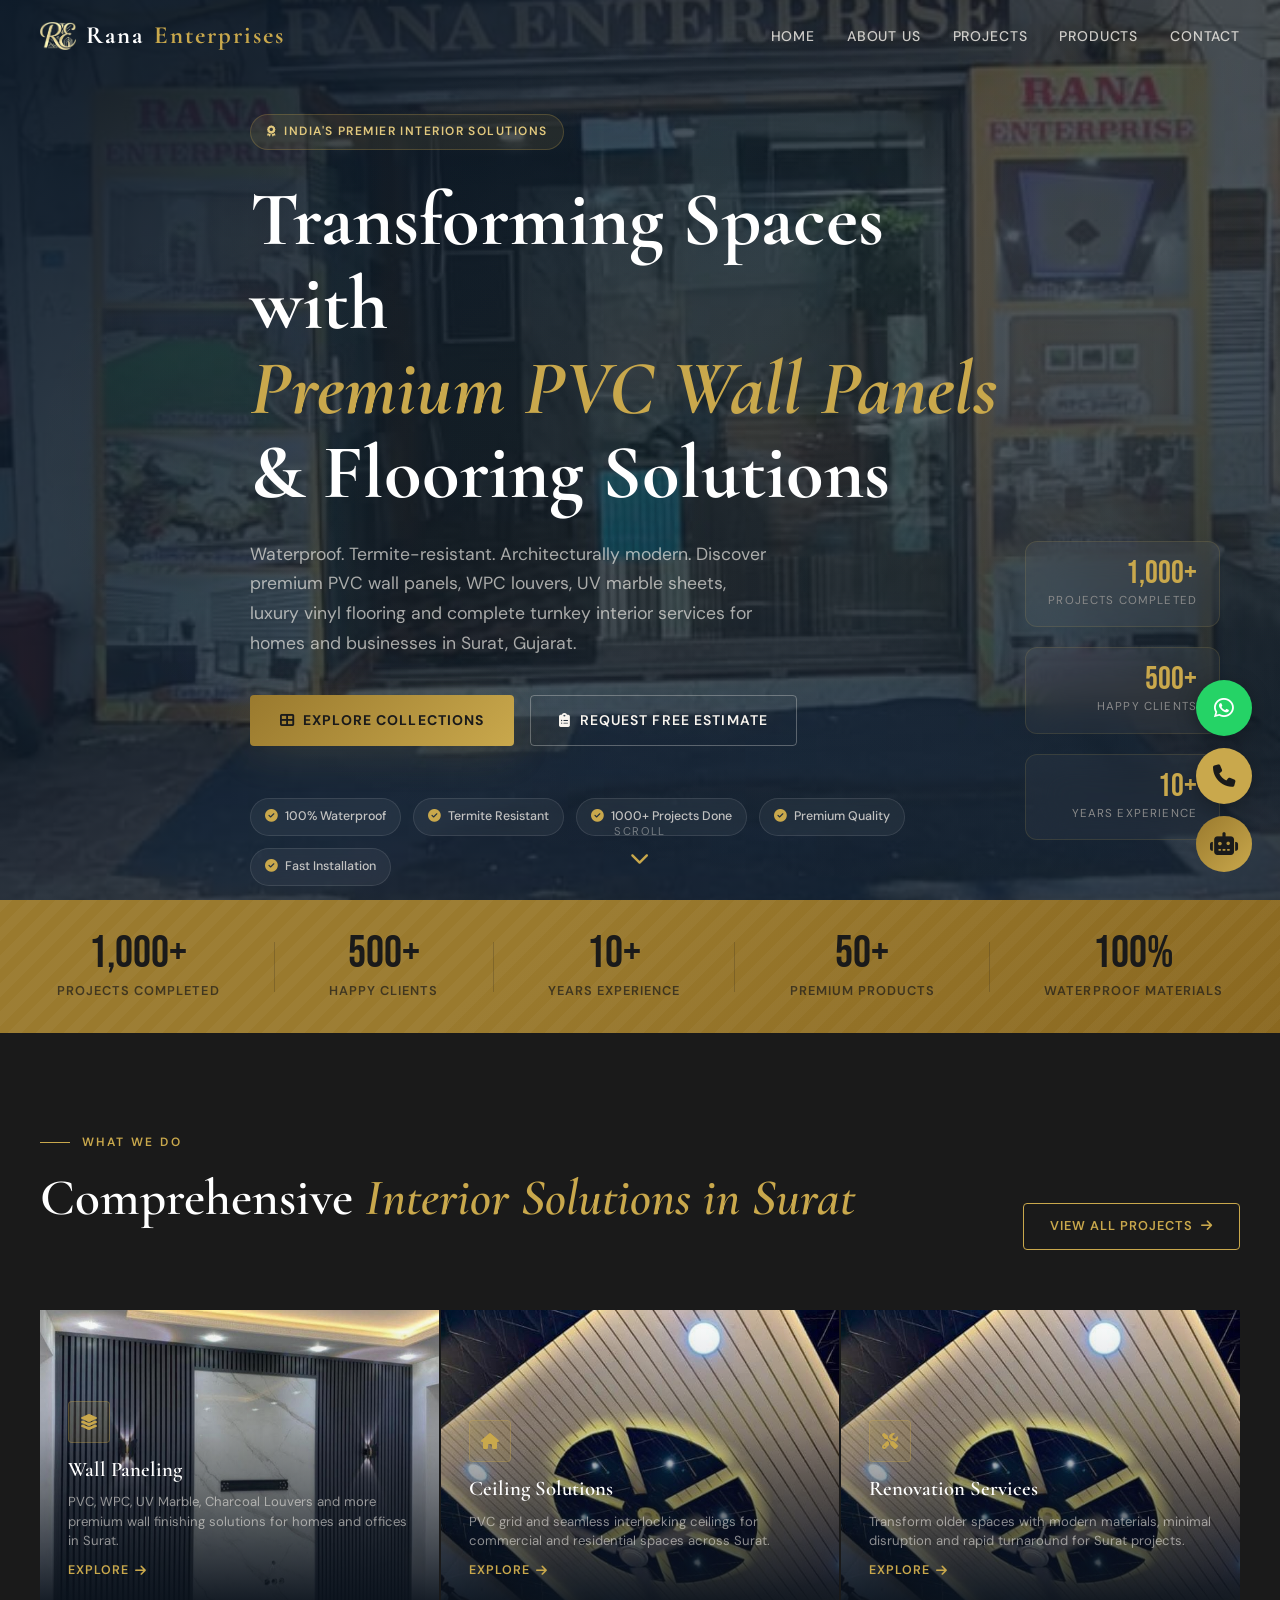
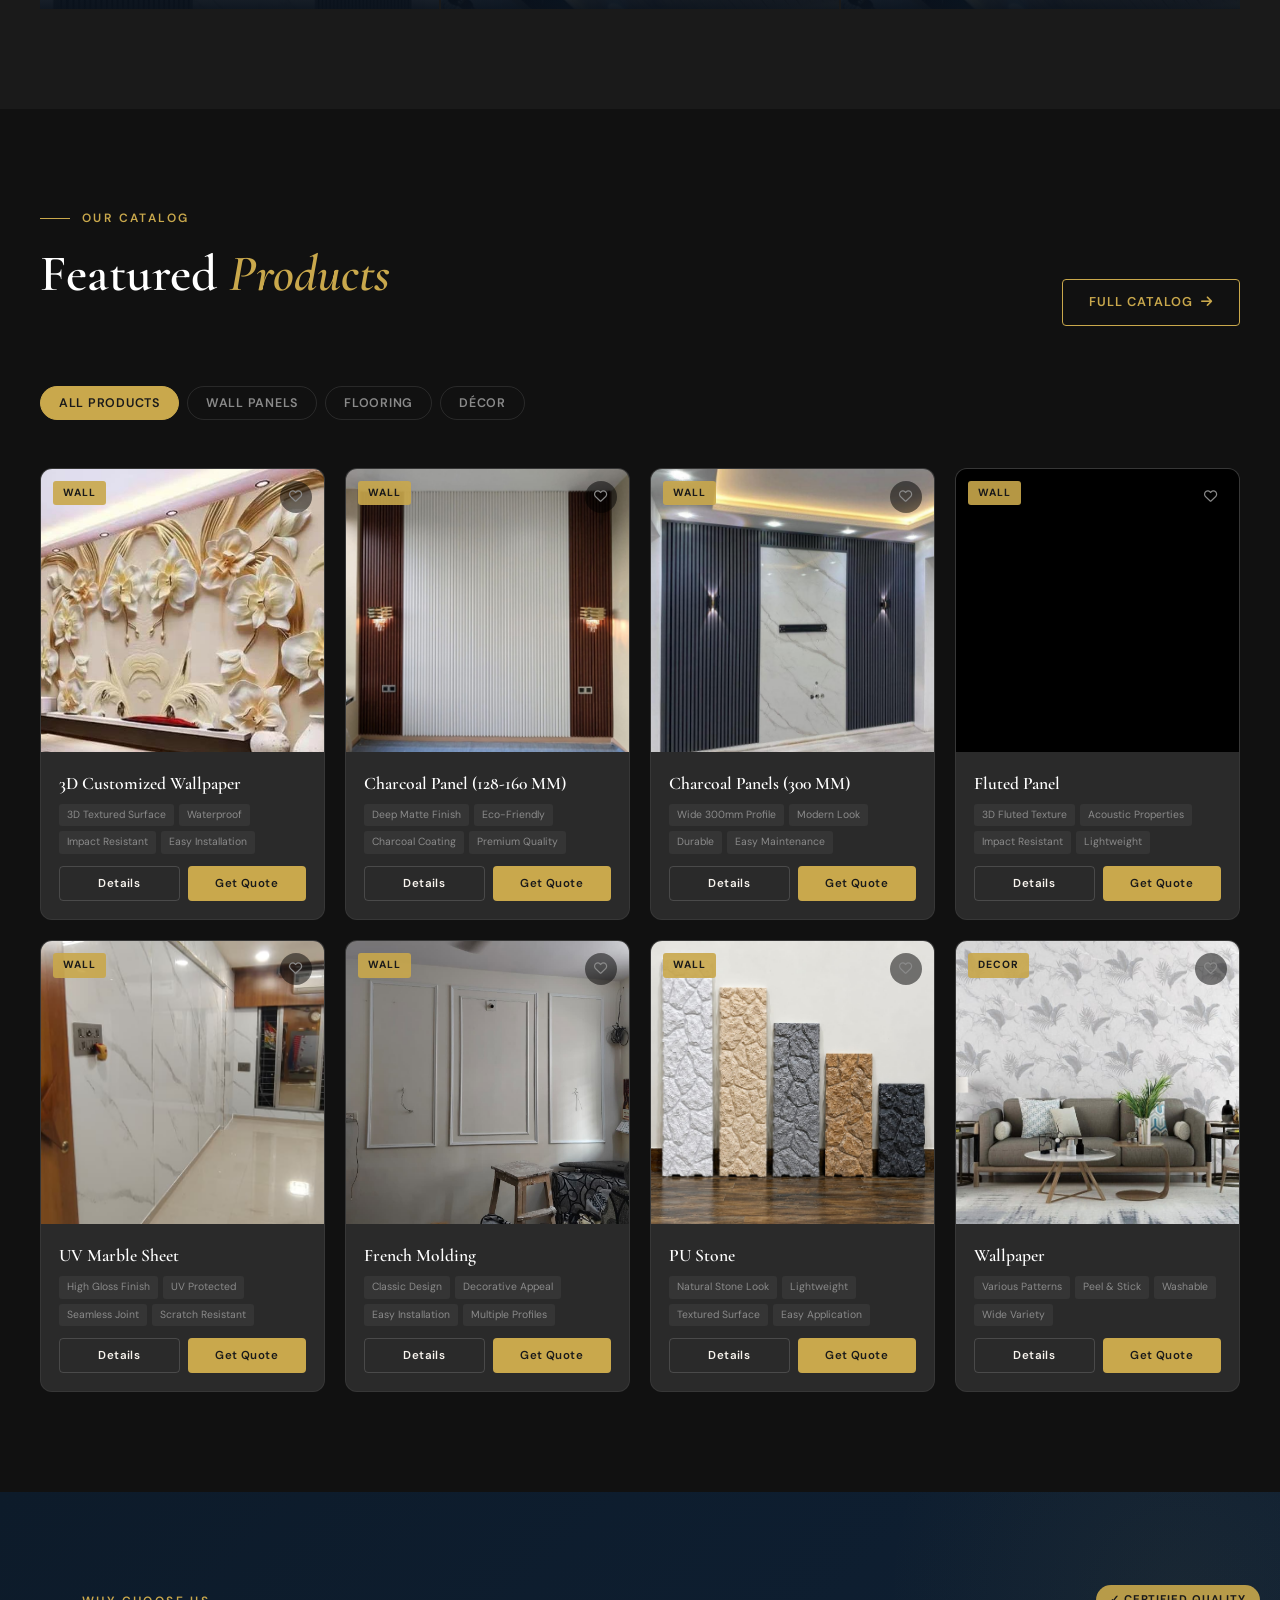
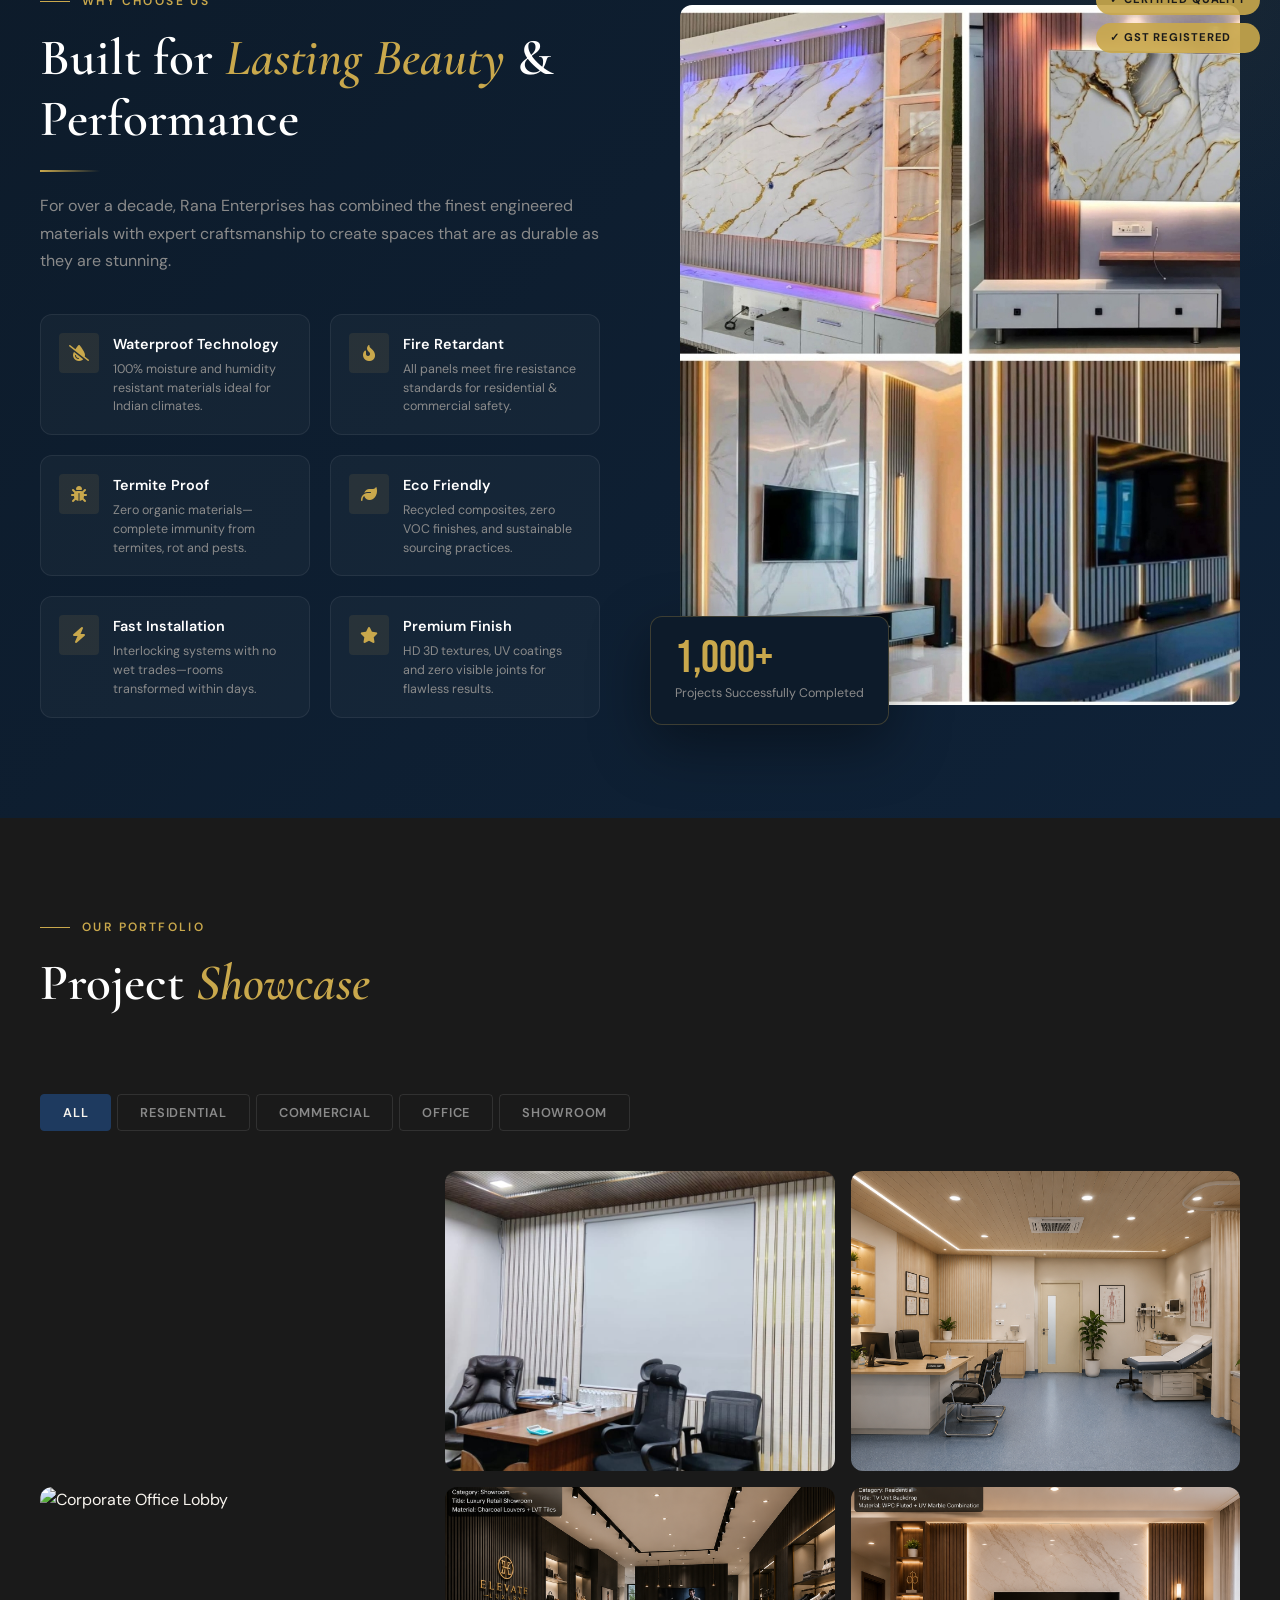
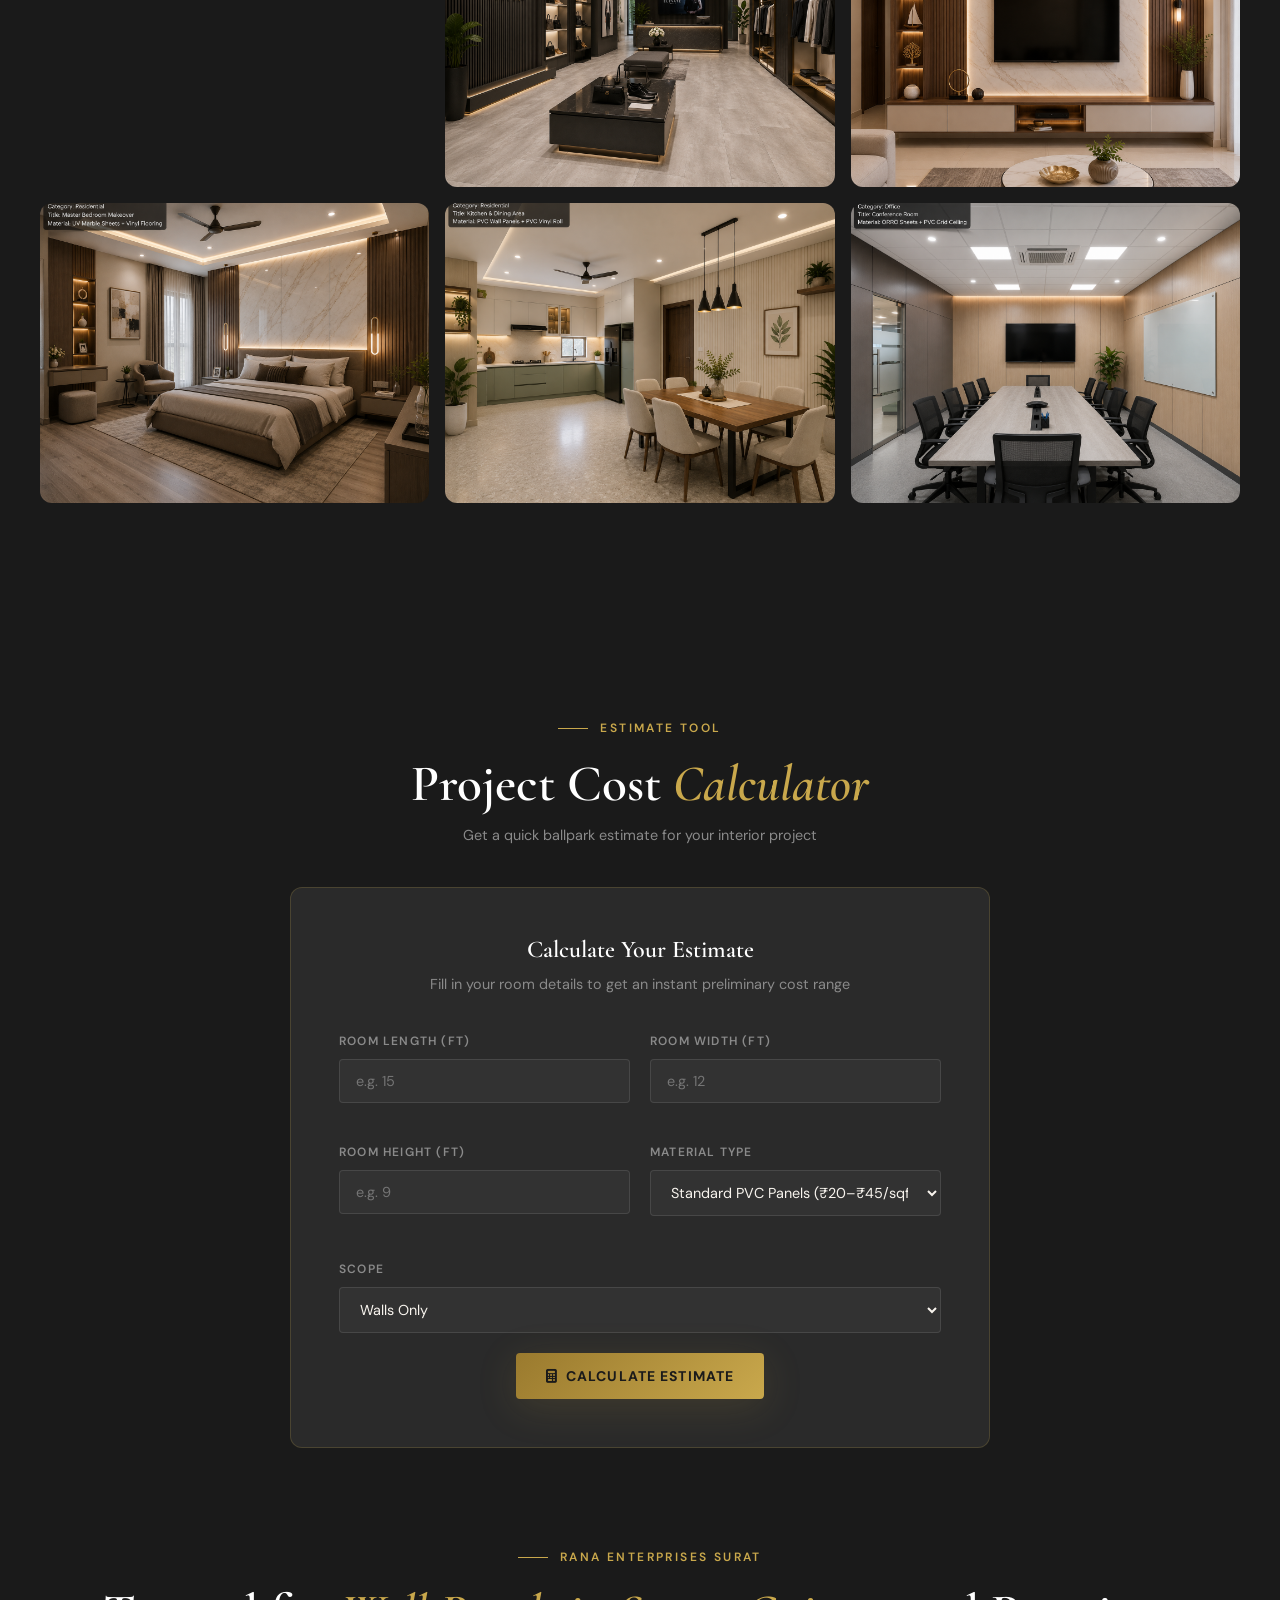
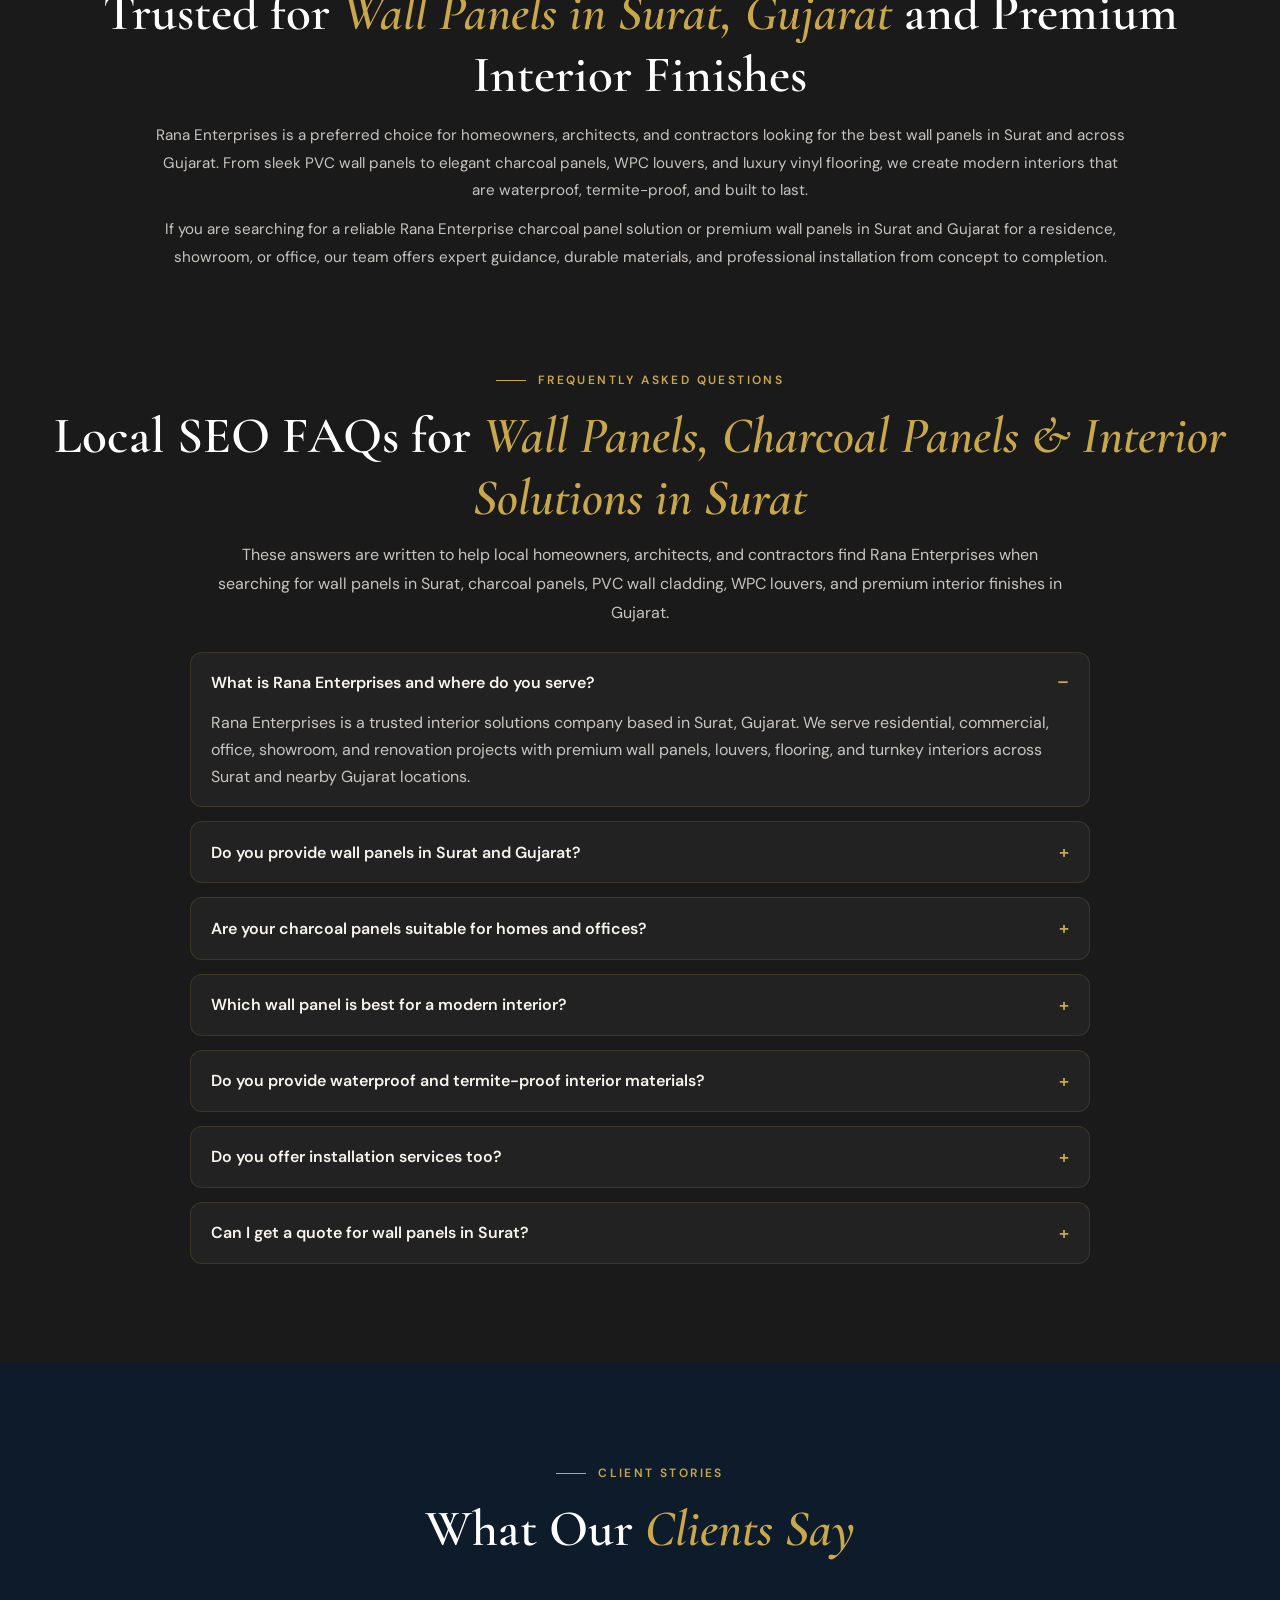
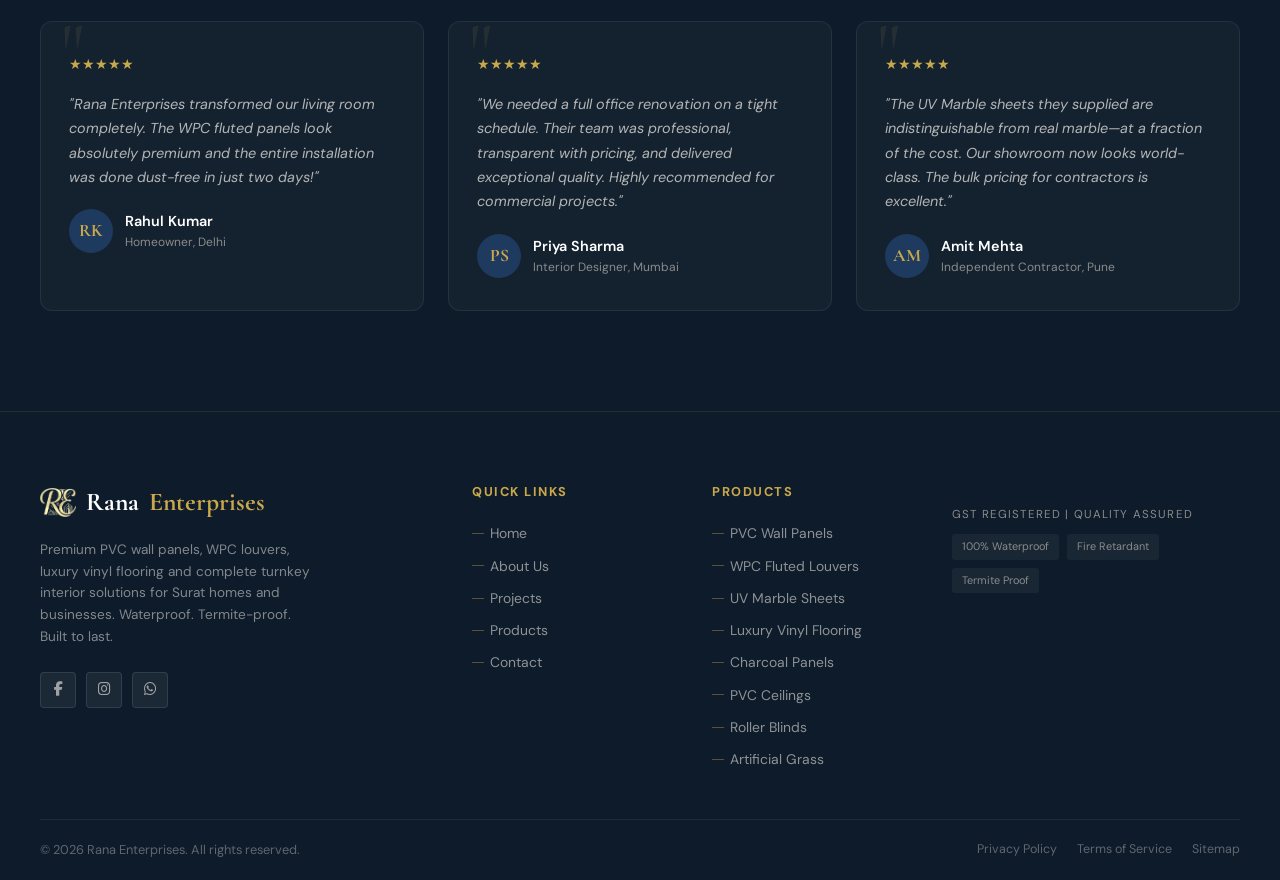
==== index.html @ d563186e "Fix FAQ wording: change 'Who is' to 'What is' for better SEO phrasing" ====
<!DOCTYPE html>
<html lang="en">
<head>
<meta charset="UTF-8">
<meta name="viewport" content="width=device-width, initial-scale=1.0">
<title>Rana Enterprises | Home</title>
<meta name="description" content="Rana Enterprises supplies premium PVC wall panels, WPC louvers, fluted charcoal panels, luxury vinyl flooring, and turnkey interior solutions in Surat, Gujarat.">
<meta name="keywords" content="Rana Enterprises, Rana Enterprises Surat, wall panels in Surat, best wall panels in Surat, charcoal panel, Rana Enterprises charcoal panel, PVC wall panels, WPC louvers, luxury vinyl flooring, interior solutions Surat">
<meta property="og:title" content="Rana Enterprises | Premium Interior Solutions">
<meta property="og:description" content="Transform your space with premium PVC wall panels, WPC louvers, and flooring systems. Waterproof. Termite-proof. 1000+ projects.">
<meta property="og:type" content="website">
<meta property="og:url" content="https://ranaenterprise.netlify.app/">
<meta property="og:site_name" content="Rana Enterprises">
<meta property="og:image" content="https://ranaenterprise.netlify.app/images/hero-image.jpeg">
<meta name="twitter:card" content="summary_large_image">
<meta name="twitter:title" content="Rana Enterprises | Premium Interior Solutions">
<meta name="twitter:description" content="Transform your space with premium PVC wall panels, WPC louvers, and flooring systems.">
<meta name="twitter:image" content="https://ranaenterprise.netlify.app/images/hero-image.jpeg">
<link rel="canonical" href="https://ranaenterprise.netlify.app/">
<meta name="robots" content="index, follow">
<meta name="google-site-verification" content="ZkiQlx0ZmdJBZcfLqSFA2sCXxiB3icW25ZagEXzo4P0">
<link rel="icon" href="images/logo/small-logo.png" type="image/png">
<link rel="preconnect" href="https://fonts.googleapis.com">
<link href="https://fonts.googleapis.com/css2?family=Cormorant+Garamond:wght@300;400;500;600;700&family=DM+Sans:wght@300;400;500;600&family=Bebas+Neue&display=swap" rel="stylesheet">
<link rel="stylesheet" href="style.css">
<link rel="stylesheet" href="https://cdnjs.cloudflare.com/ajax/libs/font-awesome/6.5.0/css/all.min.css">
<script type="application/ld+json">
{
  "@context": "https://schema.org",
  "@type": "LocalBusiness",
  "name": "Rana Enterprises",
  "description": "Premium PVC wall panels, WPC louvers, flooring systems, and turnkey interior solutions in Surat, Gujarat.",
  "telephone": "+91-92652-11720",
  "url": "https://ranaenterprise.netlify.app/",
  "address": {
    "@type": "PostalAddress",
    "addressLocality": "Surat",
    "addressRegion": "Gujarat",
    "addressCountry": "IN"
  },
  "areaServed": ["Surat", "Gujarat", "Navsari", "Bharuch", "Vapi", "Vadodara", "Ahmedabad", "Rajkot"],
  "openingHours": "Mo-Sa 09:00-19:00",
  "sameAs": ["https://www.facebook.com/share/1EucKPHmj1/","https://www.instagram.com/ranjeet_rana_0121"]
}
</script>
<script type="application/ld+json">
{
  "@context": "https://schema.org",
  "@type": "WebSite",
  "name": "Rana Enterprises",
  "alternateName": "Rana",
  "url": "https://ranaenterprise.netlify.app/"
}
</script>
<script type="application/ld+json">
{
  "@context": "https://schema.org",
  "@type": "FAQPage",
  "mainEntity": [
    {
      "@type": "Question",
      "name": "What is Rana Enterprises and where do you serve?",
      "acceptedAnswer": {
        "@type": "Answer",
        "text": "Rana Enterprises is a trusted interior solutions company based in Surat, Gujarat. We serve residential, commercial, office, showroom, and renovation projects with premium wall panels, louvers, flooring, and turnkey interiors across Surat and nearby Gujarat locations."
      }
    },
    {
      "@type": "Question",
      "name": "Do you provide wall panels in Surat and Gujarat?",
      "acceptedAnswer": {
        "@type": "Answer",
        "text": "Yes. Rana Enterprises supplies premium PVC wall panels, fluted charcoal panels, WPC louvers, and luxury vinyl flooring for homes, offices, showrooms, and commercial spaces across Surat and other cities in Gujarat."
      }
    },
    {
      "@type": "Question",
      "name": "Are your charcoal panels suitable for homes and offices?",
      "acceptedAnswer": {
        "@type": "Answer",
        "text": "Absolutely. Our charcoal panel solutions are ideal for living rooms, bedrooms, reception areas, offices, and retail spaces because they are stylish, durable, and easy to maintain."
      }
    },
    {
      "@type": "Question",
      "name": "Do you offer waterproof and termite-proof interior solutions?",
      "acceptedAnswer": {
        "@type": "Answer",
        "text": "Yes. Our interior materials are designed to be waterproof, termite-resistant, and suitable for Indian climates, making them a smart choice for both residential and commercial projects."
      }
    },
    {
      "@type": "Question",
      "name": "Can I get wall panel installation services in Surat?",
      "acceptedAnswer": {
        "@type": "Answer",
        "text": "Yes. We provide complete installation support for wall panels, ceilings, flooring, and turnkey interior finishing for projects across Surat and nearby locations."
      }
    },
    {
      "@type": "Question",
      "name": "Which wall panel is best for a modern interior?",
      "acceptedAnswer": {
        "@type": "Answer",
        "text": "Popular choices include PVC wall panels for a sleek finish, fluted panels for texture, and charcoal panels for a bold contemporary look that works beautifully in modern homes and offices."
      }
    }
  ]
}
</script>
</head>
<body>
<div id="scroll-progress"></div>
<div id="loader">
  <div class="loader-logo">Rana Enterprises</div>
  <div class="loader-line"><div class="loader-line-fill"></div></div>
</div>
<nav id="navbar">
  <a href="index.html" class="nav-logo">
    <div class="nav-logo-icon"><img src="images/logo/small-logo.png" alt="Rana Enterprises logo"></div>
    Rana <span>Enterprises</span>
  </a>
  <div class="nav-menu" id="nav-menu">
    <a href="index.html" data-page="home">Home</a>
    <a href="about.html" data-page="about">About Us</a>
    <a href="projects.html" data-page="projects">Projects</a>
    <a href="products.html" data-page="products-page">Products</a>
    <a href="contact.html" data-page="contact">Contact</a>
  </div>
  <div class="hamburger" id="hamburger" onclick="toggleMobile()">
    <span></span><span></span><span></span>
  </div>
</nav><div class="mobile-menu" id="mobile-menu">
  <a href="index.html" onclick="closeMobile()">Home</a>
  <a href="about.html" onclick="closeMobile()">About Us</a>
  <a href="projects.html" onclick="closeMobile()">Projects</a>
  <a href="products.html" onclick="closeMobile()">Products</a>
  <a href="contact.html" onclick="closeMobile()">Contact</a>

</div>
<!-- HERO -->
  <section id="hero">
    <div class="hero-bg"></div>
    <div class="container">
      <div class="hero-content">
        <div class="hero-badge"><i class="fas fa-award"></i> India's Premier Interior Solutions</div>
        <h1 class="hero-title">
          Transforming Spaces with
          <em>Premium PVC Wall Panels</em>
          & Flooring Solutions
        </h1>
        <p class="hero-subtitle">Waterproof. Termite-resistant. Architecturally modern. Discover premium PVC wall panels, WPC louvers, UV marble sheets, luxury vinyl flooring and complete turnkey interior services for homes and businesses in Surat, Gujarat.</p>
        <div class="hero-btns">
          <a href="products.html" class="btn-primary"><i class="fas fa-th-large"></i> Explore Collections</a>
          <a href="#" onclick="openModal()" class="btn-outline"><i class="fas fa-clipboard-list"></i> Request Free Estimate</a>
        </div>
        <div class="hero-badges">
          <div class="trust-badge"><i class="fas fa-check-circle"></i> 100% Waterproof</div>
          <div class="trust-badge"><i class="fas fa-check-circle"></i> Termite Resistant</div>
          <div class="trust-badge"><i class="fas fa-check-circle"></i> 1000+ Projects Done</div>
          <div class="trust-badge"><i class="fas fa-check-circle"></i> Premium Quality</div>
          <div class="trust-badge"><i class="fas fa-check-circle"></i> Fast Installation</div>
        </div>
      </div>
    </div>
    <div class="hero-stats">
      <div class="hero-stat"><div class="hero-stat-num counter" data-target="1000">0</div><div class="hero-stat-label">Projects Completed</div></div>
      <div class="hero-stat"><div class="hero-stat-num counter" data-target="500">0</div><div class="hero-stat-label">Happy Clients</div></div>
      <div class="hero-stat"><div class="hero-stat-num counter" data-target="10">0</div><div class="hero-stat-label">Years Experience</div></div>
    </div>
    <div class="hero-scroll"><span>Scroll</span><i class="fas fa-chevron-down"></i></div>
  </section>

  <!-- STATS BAR -->
  <section id="stats-bar">
    <div class="container">
      <div class="stats-grid">
        <div class="stat-item"><div class="stat-item-num counter" data-target="1000">0</div><div class="stat-item-label">Projects Completed</div></div>
        <div class="stat-divider"></div>
        <div class="stat-item"><div class="stat-item-num counter" data-target="500">0</div><div class="stat-item-label">Happy Clients</div></div>
        <div class="stat-divider"></div>
        <div class="stat-item"><div class="stat-item-num counter" data-target="10">0</div><div class="stat-item-label">Years Experience</div></div>
        <div class="stat-divider"></div>
        <div class="stat-item"><div class="stat-item-num">50+</div><div class="stat-item-label">Premium Products</div></div>
        <div class="stat-divider"></div>
        <div class="stat-item"><div class="stat-item-num">100%</div><div class="stat-item-label">Waterproof Materials</div></div>
      </div>
    </div>
  </section>

  <!-- SERVICES PREVIEW -->
  <section id="services" class="section-pad">
    <div class="container">
      <div class="services-header">
        <div>
          <div class="section-label">What We Do</div>
          <h2 class="section-title">Comprehensive <em>Interior Solutions in Surat</em></h2>
        </div>
        <a href="projects.html" class="btn-gold-outline">View All Projects <i class="fas fa-arrow-right"></i></a>
      </div>
      <div class="services-grid" data-aos>
        <div class="service-card">
          <img src="images/pvc-wall-paneling.jpeg" alt="Wall Paneling" loading="lazy">
          <div class="service-overlay">
            <div class="service-icon"><i class="fas fa-layer-group"></i></div>
            <h3>Wall Paneling</h3>
            <p>PVC, WPC, UV Marble, Charcoal Louvers and more premium wall finishing solutions for homes and offices in Surat.</p>
            <div class="service-card-cta">Explore <i class="fas fa-arrow-right"></i></div>
          </div>
        </div>
        <div class="service-card">
          <img src="images/ceiling.jpeg" alt="Ceiling Solutions" loading="lazy">
          <div class="service-overlay">
            <div class="service-icon"><i class="fas fa-home"></i></div>
            <h3>Ceiling Solutions</h3>
            <p>PVC grid and seamless interlocking ceilings for commercial and residential spaces across Surat.</p>
            <div class="service-card-cta">Explore <i class="fas fa-arrow-right"></i></div>
          </div>
        </div>
       
        <div class="service-card service-card-video" data-video-src="images/WhatsApp-Video-2026-07-21-at-8.56.45-PM.mp4">
          <img src="images/ceiling.jpeg" alt="Renovation Services preview" loading="lazy" decoding="async" class="service-video-poster">
          <video class="service-video" playsinline muted loop preload="none" poster="images/ceiling.jpeg" aria-label="Renovation Services preview"></video>
          <div class="service-overlay">
            <div class="service-icon"><i class="fas fa-tools"></i></div>
            <h3>Renovation Services</h3>
            <p>Transform older spaces with modern materials, minimal disruption and rapid turnaround for Surat projects.</p>
            <div class="service-card-cta">Explore <i class="fas fa-arrow-right"></i></div>
          </div>
        </div>
      </div>
    </div>
  </section>

  <!-- FEATURED PRODUCTS -->
  <section id="products" class="section-pad">
    <div class="container">
      <div class="services-header">
        <div>
          <div class="section-label">Our Catalog</div>
          <h2 class="section-title">Featured <em>Products</em></h2>
        </div>
        <a href="products.html" class="btn-gold-outline">Full Catalog <i class="fas fa-arrow-right"></i></a>
      </div>
      <div class="products-filter" data-aos>
        <button class="filter-btn active" onclick="filterProducts(this,'all')">All Products</button>
        <button class="filter-btn" onclick="filterProducts(this,'wall')">Wall Panels</button>
        <button class="filter-btn" onclick="filterProducts(this,'flooring')">Flooring</button>
        <button class="filter-btn" onclick="filterProducts(this,'decor')">Décor</button>
      </div>
      <div class="products-grid" id="featured-products-grid">
        <!-- JS rendered -->
      </div>
    </div>
  </section>

  <!-- WHY CHOOSE US -->
  <section id="why-us" class="section-pad">
    <div class="container">
      <div class="why-us-grid">
        <div class="why-us-content" data-aos="fade-right">
          <div class="section-label">Why Choose Us</div>
          <h2 class="section-title">Built for <em>Lasting Beauty</em> & Performance</h2>
          <div class="gold-line"></div>
          <p class="section-subtitle">For over a decade, Rana Enterprises has combined the finest engineered materials with expert craftsmanship to create spaces that are as durable as they are stunning.</p>
          <div class="why-features">
            <div class="why-feature">
              <div class="why-feature-icon"><i class="fas fa-tint-slash"></i></div>
              <div>
                <h4>Waterproof Technology</h4>
                <p>100% moisture and humidity resistant materials ideal for Indian climates.</p>
              </div>
            </div>
            <div class="why-feature">
              <div class="why-feature-icon"><i class="fas fa-fire-alt"></i></div>
              <div>
                <h4>Fire Retardant</h4>
                <p>All panels meet fire resistance standards for residential & commercial safety.</p>
              </div>
            </div>
            <div class="why-feature">
              <div class="why-feature-icon"><i class="fas fa-bug"></i></div>
              <div>
                <h4>Termite Proof</h4>
                <p>Zero organic materials—complete immunity from termites, rot and pests.</p>
              </div>
            </div>
            <div class="why-feature">
              <div class="why-feature-icon"><i class="fas fa-leaf"></i></div>
              <div>
                <h4>Eco Friendly</h4>
                <p>Recycled composites, zero VOC finishes, and sustainable sourcing practices.</p>
              </div>
            </div>
            <div class="why-feature">
              <div class="why-feature-icon"><i class="fas fa-bolt"></i></div>
              <div>
                <h4>Fast Installation</h4>
                <p>Interlocking systems with no wet trades—rooms transformed within days.</p>
              </div>
            </div>
            <div class="why-feature">
              <div class="why-feature-icon"><i class="fas fa-star"></i></div>
              <div>
                <h4>Premium Finish</h4>
                <p>HD 3D textures, UV coatings and zero visible joints for flawless results.</p>
              </div>
            </div>
          </div>
        </div>
        <div class="why-us-visual" data-aos="fade-left">
          <div class="why-main-img">
            <img src="images/img.jpeg" alt="Premium Interior" loading="lazy">
          </div>
          <div class="why-badge-card">
            <div class="why-badge-num counter" data-target="1000">0</div>
            <div class="why-badge-text">Projects Successfully Completed</div>
          </div>
          <div class="why-cert-row">
            <div class="cert-pill">✓ Certified Quality</div>
            <div class="cert-pill">✓ GST Registered</div>
          </div>
        </div>
      </div>
    </div>
  </section>

  <!-- PROJECTS SHOWCASE -->
  <section id="projects" class="section-pad">
    <div class="container">
      <div class="services-header">
        <div>
          <div class="section-label">Our Portfolio</div>
          <h2 class="section-title">Project <em>Showcase</em></h2>
        </div>
      </div>
      <div class="projects-tabs" data-aos>
        <button class="tab-btn active" onclick="filterProjects(this,'all')">All</button>
        <button class="tab-btn" onclick="filterProjects(this,'residential')">Residential</button>
        <button class="tab-btn" onclick="filterProjects(this,'commercial')">Commercial</button>
        <button class="tab-btn" onclick="filterProjects(this,'office')">Office</button>
        <button class="tab-btn" onclick="filterProjects(this,'showroom')">Showroom</button>
      </div>
      <div class="projects-masonry" id="projects-masonry">
        <!-- JS rendered -->
      </div>
    </div>
  </section>

  <!-- CALCULATOR -->
  <section id="calculator" class="section-pad">
    <div class="container">
      <div class="section-label" style="justify-content:center">Estimate Tool</div>
      <h2 class="section-title" style="text-align:center;margin-bottom:8px">Project Cost <em>Calculator</em></h2>
      <p style="text-align:center;color:var(--text-muted);margin-bottom:40px;font-size:0.9rem">Get a quick ballpark estimate for your interior project</p>
      <div class="calc-wrap" data-aos="zoom-in">
        <h3 class="section-title" style="font-size:1.5rem">Calculate Your Estimate</h3>
        <p class="calc-subtitle">Fill in your room details to get an instant preliminary cost range</p>
        <div class="calc-grid">
          <div class="form-group">
            <label>Room Length (ft)</label>
            <input type="number" id="calc-length" placeholder="e.g. 15" min="1">
          </div>
          <div class="form-group">
            <label>Room Width (ft)</label>
            <input type="number" id="calc-width" placeholder="e.g. 12" min="1">
          </div>
          <div class="form-group">
            <label>Room Height (ft)</label>
            <input type="number" id="calc-height" placeholder="e.g. 9" min="1">
          </div>
          <div class="form-group">
            <label>Material Type</label>
            <select id="calc-material">
              <option value="30">Standard PVC Panels (₹20–₹45/sqft)</option>
              <option value="70">Fluted Charcoal Panels (₹80–₹150/sqft)</option>
              <option value="100">UV Marble Sheets (₹60–₹150/sqft)</option>
              <option value="55">Luxury Vinyl Flooring (₹55–₹100/sqft)</option>
              <option value="85">Charcoal Louvers (₹100–₹250/sqft)</option>
            </select>
          </div>
        </div>
        <div class="form-group">
          <label>Scope</label>
          <select id="calc-scope">
            <option value="walls">Walls Only</option>
            <option value="ceiling">Ceiling Only</option>
            <option value="flooring">Flooring Only</option>
            <option value="all">Complete Room (Walls + Ceiling + Floor)</option>
          </select>
        </div>
        <div style="text-align:center">
          <button class="btn-primary" onclick="calculateEstimate()"><i class="fas fa-calculator"></i> Calculate Estimate</button>
        </div>
        <div class="calc-result" id="calc-result">
          <p style="font-size:0.75rem;text-transform:uppercase;letter-spacing:0.1em;color:var(--text-muted);margin-bottom:8px">Estimated Cost Range</p>
          <div class="calc-result-price" id="calc-price">₹0</div>
          <p class="calc-result-note">*Preliminary estimate. Actual costs may vary based on design complexity, wall condition, and installation requirements.</p>
          <div style="margin-top:20px;display:flex;gap:10px;justify-content:center;flex-wrap:wrap">
            <a href="contact.html" class="btn-primary"><i class="fas fa-clipboard-list"></i> Get Detailed Quote</a>
            <a href="https://wa.me/919265211720?text=I+used+the+calculator+and+need+a+detailed+quote." class="btn-outline"><i class="fab fa-whatsapp"></i> Share on WhatsApp</a>
          </div>
        </div>
      </div>
    </div>
  </section>

  <section class="section-pad" style="padding-top:0;">
    <div class="container">
      <div class="section-label" style="justify-content:center">Rana Enterprises Surat</div>
      <h2 class="section-title" style="text-align:center;margin-bottom:16px">Trusted for <em>Wall Panels in Surat, Gujarat</em> and Premium Interior Finishes</h2>
      <p style="max-width:980px;margin:0 auto 12px;font-size:0.95rem;color:rgba(248,244,238,0.78);line-height:1.8;text-align:center">
        Rana Enterprises is a preferred choice for homeowners, architects, and contractors looking for the best wall panels in Surat and across Gujarat. From sleek PVC wall panels to elegant charcoal panels, WPC louvers, and luxury vinyl flooring, we create modern interiors that are waterproof, termite-proof, and built to last.
      </p>
      <p style="max-width:980px;margin:0 auto;font-size:0.95rem;color:rgba(248,244,238,0.78);line-height:1.8;text-align:center">
        If you are searching for a reliable Rana Enterprise charcoal panel solution or premium wall panels in Surat and Gujarat for a residence, showroom, or office, our team offers expert guidance, durable materials, and professional installation from concept to completion.
      </p>
    </div>
  </section>

  <section id="faq" class="section-pad" style="padding-top:0;">
    <div class="container">
      <div class="section-label" style="justify-content:center">Frequently Asked Questions</div>
      <h2 class="section-title" style="text-align:center;margin-bottom:12px">Local SEO FAQs for <em>Wall Panels, Charcoal Panels & Interior Solutions in Surat</em></h2>
      <p style="max-width:860px;margin:0 auto 24px;text-align:center;color:rgba(248,244,238,0.78);line-height:1.8;">
        These answers are written to help local homeowners, architects, and contractors find Rana Enterprises when searching for wall panels in Surat, charcoal panels, PVC wall cladding, WPC louvers, and premium interior finishes in Gujarat.
      </p>
      <div class="faq-list">
        <details class="faq-item" open>
          <summary>What is Rana Enterprises and where do you serve?</summary>
          <p>Rana Enterprises is a trusted interior solutions company based in Surat, Gujarat. We serve residential, commercial, office, showroom, and renovation projects with premium wall panels, louvers, flooring, and turnkey interiors across Surat and nearby Gujarat locations.</p>
        </details>
        <details class="faq-item">
          <summary>Do you provide wall panels in Surat and Gujarat?</summary>
          <p>Yes. We offer premium PVC wall panels, fluted charcoal panels, WPC wall solutions, and modern interior finishes for projects across Surat, Gujarat, and surrounding regions.</p>
        </details>
        <details class="faq-item">
          <summary>Are your charcoal panels suitable for homes and offices?</summary>
          <p>Absolutely. Our charcoal panel solutions are ideal for living rooms, bedrooms, reception areas, offices, and retail spaces because they are stylish, durable, easy to maintain, and highly attractive for modern interiors.</p>
        </details>
        <details class="faq-item">
          <summary>Which wall panel is best for a modern interior?</summary>
          <p>Popular choices include PVC wall panels for a sleek finish, fluted panels for texture, and charcoal panels for a bold contemporary look that suits both homes and commercial spaces.</p>
        </details>
        <details class="faq-item">
          <summary>Do you provide waterproof and termite-proof interior materials?</summary>
          <p>Yes. Our materials are designed to be waterproof, termite-resistant, and suitable for Indian climates, making them a strong choice for long-lasting interior upgrades.</p>
        </details>
        <details class="faq-item">
          <summary>Do you offer installation services too?</summary>
          <p>Yes. Rana Enterprises provides complete installation support for wall panels, ceilings, flooring, and interior finishing solutions so your project is completed smoothly from start to finish.</p>
        </details>
        <details class="faq-item">
          <summary>Can I get a quote for wall panels in Surat?</summary>
          <p>Yes. You can contact us for a free estimate or detailed quote for PVC wall panels, charcoal panels, WPC louvers, flooring, or complete interior solutions in Surat and nearby areas.</p>
        </details>
      </div>
    </div>
  </section>

  <!-- TESTIMONIALS -->
  <section id="testimonials" class="section-pad">
    <div class="container">
      <div class="section-label" style="justify-content:center">Client Stories</div>
      <h2 class="section-title" style="text-align:center">What Our <em>Clients Say</em></h2>
      <div class="testimonials-grid" data-aos>
        <div class="testimonial-card">
          <div class="stars">★★★★★</div>
          <p class="testimonial-text">"Rana Enterprises transformed our living room completely. The WPC fluted panels look absolutely premium and the entire installation was done dust-free in just two days!"</p>
          <div class="testimonial-author">
            <div class="author-avatar">RK</div>
            <div>
              <div class="author-name">Rahul Kumar</div>
              <div class="author-role">Homeowner, Delhi</div>
            </div>
          </div>
        </div>
        <div class="testimonial-card">
          <div class="stars">★★★★★</div>
          <p class="testimonial-text">"We needed a full office renovation on a tight schedule. Their team was professional, transparent with pricing, and delivered exceptional quality. Highly recommended for commercial projects."</p>
          <div class="testimonial-author">
            <div class="author-avatar">PS</div>
            <div>
              <div class="author-name">Priya Sharma</div>
              <div class="author-role">Interior Designer, Mumbai</div>
            </div>
          </div>
        </div>
        <div class="testimonial-card">
          <div class="stars">★★★★★</div>
          <p class="testimonial-text">"The UV Marble sheets they supplied are indistinguishable from real marble—at a fraction of the cost. Our showroom now looks world-class. The bulk pricing for contractors is excellent."</p>
          <div class="testimonial-author">
            <div class="author-avatar">AM</div>
            <div>
              <div class="author-name">Amit Mehta</div>
              <div class="author-role">Independent Contractor, Pune</div>
            </div>
          </div>
        </div>
      </div>
    </div>
  </section><footer>
  <div class="footer-main">
    <div class="container">
      <div class="footer-grid">
        <div class="footer-brand">
          <div class="footer-logo"><div class="nav-logo-icon"><img src="images/logo/small-logo.png" alt="Rana Enterprises logo"></div>Rana <span>Enterprises</span></div>
          <p class="footer-tagline">Premium PVC wall panels, WPC louvers, luxury vinyl flooring and complete turnkey interior solutions for Surat homes and businesses. Waterproof. Termite-proof. Built to last.</p>
          <div class="footer-socials">
            <a href="https://www.facebook.com/share/1EucKPHmj1/" class="social-btn" aria-label="Facebook" target="_blank" rel="noopener noreferrer"><i class="fab fa-facebook-f"></i></a>
            <a href="https://www.instagram.com/ranjeet_rana_0121?igsh=bjB0dzAxNHVwMGg=" class="social-btn" aria-label="Instagram" target="_blank" rel="noopener noreferrer"><i class="fab fa-instagram"></i></a>
            <a href="https://wa.me/919265211720" class="social-btn" aria-label="WhatsApp" target="_blank" rel="noopener noreferrer"><i class="fab fa-whatsapp"></i></a>
          </div>
        </div>
        <div class="footer-col">
          <h4>Quick Links</h4>
          <div class="footer-links">
            <a href="index.html">Home</a>
            <a href="about.html">About Us</a>
            <a href="projects.html">Projects</a>
            <a href="products.html">Products</a>
            <a href="contact.html">Contact</a>
          </div>
        </div>
        <div class="footer-col">
          <h4>Products</h4>
          <div class="footer-links">
            <a href="products.html">PVC Wall Panels</a>
            <a href="products.html">WPC Fluted Louvers</a>
            <a href="products.html">UV Marble Sheets</a>
            <a href="products.html">Luxury Vinyl Flooring</a>
            <a href="products.html">Charcoal Panels</a>
            <a href="products.html">PVC Ceilings</a>
            <a href="products.html">Roller Blinds</a>
            <a href="products.html">Artificial Grass</a>
          </div>
        </div>
        <div class="footer-col">
          <div style="margin-top:24px">
            <p style="font-size:0.72rem;color:var(--text-muted);text-transform:uppercase;letter-spacing:0.1em;margin-bottom:10px">GST Registered | Quality Assured</p>
            <div style="display:flex;flex-wrap:wrap;gap:8px">
              <span style="padding:4px 10px;background:rgba(255,255,255,0.05);border-radius:3px;font-size:0.68rem;color:var(--text-muted)">100% Waterproof</span>
              <span style="padding:4px 10px;background:rgba(255,255,255,0.05);border-radius:3px;font-size:0.68rem;color:var(--text-muted)">Fire Retardant</span>
              <span style="padding:4px 10px;background:rgba(255,255,255,0.05);border-radius:3px;font-size:0.68rem;color:var(--text-muted)">Termite Proof</span>
            </div>
          </div>
        </div>
      </div>
    </div>
  </div>
  <div class="container">
    <div class="footer-bottom">
      <p>© 2026 Rana Enterprises. All rights reserved.</p>
      <div class="footer-bottom-links">
        <a href="privacy.html">Privacy Policy</a>
        <a href="terms.html">Terms of Service</a>
        <a href="sitemap.xml">Sitemap</a>
      </div>
    </div>
  </div></footer><div class="modal-overlay" id="quote-modal">
  <div class="modal-box">
    <button class="modal-close" onclick="closeModal()"><i class="fas fa-times"></i></button>
    <h3 class="section-title" style="font-size:1.5rem;margin-bottom:6px">Request Free Estimate</h3>
    <p style="color:var(--text-muted);font-size:0.85rem;margin-bottom:24px">Share your details and we'll contact you within 2 hours.</p>
    <div class="form-group"><label>Full Name *</label><input type="text" placeholder="Your name"></div>
    <div class="form-group"><label>Phone *</label><input type="tel" placeholder="+91-92652-11720"></div>
    <div class="form-group"><label>Service Needed</label>
      <select>
        <option>Wall Paneling</option>
        <option>Flooring</option>
        <option>Ceiling</option>
        <option>Full Turnkey Interior</option>
        <option>Renovation</option>
      </select>
    </div>
    <button class="btn-primary" style="width:100%;justify-content:center" onclick="submitForm()"><i class="fas fa-paper-plane"></i> Submit Request</button>
  </div>
</div>
<div class="floating-buttons">
  <a href="https://wa.me/919265211720" class="floating-btn floating-btn-whatsapp" title="WhatsApp"><i class="fab fa-whatsapp"></i></a>
  <a href="tel:+919265211720" class="floating-btn floating-btn-call" title="Call"><i class="fas fa-phone"></i></a>
  <a href="#" onclick="openChatbotModal(); return false;" class="floating-btn floating-btn-quote" title="Chatbot"><i class="fas fa-robot"></i></a>
</div>
<script src="app.js" defer></script>
<script>
  function hideLoader() {
    const loader = document.getElementById("loader");
    if (loader) loader.classList.add("hidden");
  }
  function startPage() {
    hideLoader();
    renderFeaturedProducts(); renderProjects("all"); initCounters(); initAOS();
  }
  document.addEventListener("DOMContentLoaded", startPage, { once: true });
  setTimeout(hideLoader, 2000);
</script>
</body>
</html>
---- style.css ----
/* ==========================================
   CSS VARIABLES & RESET
==========================================*/
:root {
  --gold: #C9A84C;
  --gold-light: #E2C97E;
  --gold-dark: #9A7A2E;
  --charcoal: #1A1A1A;
  --charcoal-mid: #2A2A2A;
  --charcoal-soft: #3A3A3A;
  --deep-blue: #0D1B2A;
  --blue-accent: #1E3A5F;
  --cream: #F8F4EE;
  --cream-dark: #EDE6D9;
  --white: #FFFFFF;
  --text-muted: #8A8A8A;
  --glass-bg: rgba(255,255,255,0.05);
  --glass-border: rgba(201,168,76,0.2);
  --shadow-gold: 0 8px 40px rgba(201,168,76,0.15);
  --shadow-deep: 0 20px 60px rgba(0,0,0,0.4);
  --radius: 4px;
  --radius-lg: 12px;
  --transition: all 0.4s cubic-bezier(0.25,0.46,0.45,0.94);
}

*, *::before, *::after { margin:0; padding:0; box-sizing:border-box; }

html { scroll-behavior: smooth; font-size: 16px; }

body {
  font-family: 'DM Sans', sans-serif;
  background: var(--charcoal);
  color: var(--cream);
  overflow-x: hidden;
  line-height: 1.6;
}
body.page-fixed-nav {
  padding-top: 72px;
}

img { max-width:100%; display:block; }
a { text-decoration:none; color:inherit; }
button { cursor:pointer; font-family:inherit; border:none; outline:none; }
ul { list-style:none; }

/* ==========================================
   SCROLL PROGRESS BAR
==========================================*/
#scroll-progress {
  position: fixed;
  top: 0; left: 0;
  height: 3px;
  background: linear-gradient(90deg, var(--gold-dark), var(--gold-light));
  z-index: 9999;
  width: 0%;
  transition: width 0.1s;
}

/* ==========================================
   LOADING SCREEN
==========================================*/
#loader {
  position: fixed;
  inset: 0;
  background: var(--deep-blue);
  z-index: 99999;
  display: flex;
  flex-direction: column;
  align-items: center;
  justify-content: center;
  gap: 20px;
  transition: opacity 0.6s, visibility 0.6s;
}
#loader.hidden { opacity:0; visibility:hidden; }
.loader-logo {
  font-family: 'Cormorant Garamond', serif;
  font-size: 2.5rem;
  font-weight: 700;
  color: var(--gold);
  letter-spacing: 0.1em;
}
.loader-line {
  width: 200px;
  height: 2px;
  background: var(--charcoal-soft);
  border-radius: 10px;
  overflow: hidden;
}
.loader-line-fill {
  height: 100%;
  width: 0%;
  background: linear-gradient(90deg, var(--gold-dark), var(--gold-light));
  animation: load-fill 1.8s ease forwards;
}
@keyframes load-fill { to { width:100%; } }

/* ==========================================
   NAVBAR
==========================================*/
#navbar {
  position: fixed;
  top: 0; left: 0; right: 0;
  z-index: 1000;
  padding: 0 40px;
  height: 72px;
  display: flex;
  align-items: center;
  justify-content: space-between;
  transition: var(--transition);
  background: transparent;
}
body.page-fixed-nav #navbar {
  background: rgba(10,18,28,0.97);
  backdrop-filter: blur(20px);
}
body.page-fixed-nav #navbar.scrolled {
  background: rgba(10,18,28,0.97);
}
#navbar.scrolled {
  background: rgba(10,18,28,0.97);
  backdrop-filter: blur(20px);
  box-shadow: 0 2px 30px rgba(0,0,0,0.5);
  height: 62px;
}
.nav-logo {
  font-family: 'Cormorant Garamond', serif;
  font-size: 1.55rem;
  font-weight: 700;
  color: var(--white);
  letter-spacing: 0.08em;
  display: flex;
  align-items: center;
  gap: 10px;
}
.nav-logo span { color: var(--gold); }
.nav-logo-icon {
  width: 36px; height: 36px;
  display: flex;
  align-items: center;
  justify-content: center;
}
.nav-logo-icon img {
  width: 100%;
  height: 100%;
  object-fit: contain;
}
.nav-menu {
  display: flex;
  align-items: center;
  gap: 32px;
}
.nav-menu a {
  font-size: 0.875rem;
  font-weight: 500;
  letter-spacing: 0.06em;
  text-transform: uppercase;
  color: rgba(248,244,238,0.8);
  position: relative;
  transition: color 0.3s;
}
.nav-menu a::after {
  content:'';
  position:absolute;
  bottom:-4px; left:0;
  width:0; height:1px;
  background: var(--gold);
  transition: width 0.3s;
}
.nav-menu a:hover { color: var(--gold); }
.nav-menu a:hover::after { width:100%; }
.nav-menu a.active { color: var(--gold); }

.nav-actions {
  display: flex;
  align-items: center;
  gap: 12px;
}
.btn-nav-call, .btn-nav-whatsapp, .btn-nav-quote {
  padding: 8px 16px;
  border-radius: var(--radius);
  font-size: 0.8rem;
  font-weight: 600;
  letter-spacing: 0.04em;
  transition: var(--transition);
  display: flex;
  align-items: center;
  gap: 6px;
}
.btn-nav-call {
  background: transparent;
  border: 1px solid rgba(201,168,76,0.4);
  color: var(--gold-light);
}
.btn-nav-call:hover { background: rgba(201,168,76,0.1); border-color: var(--gold); }
.btn-nav-whatsapp {
  background: #25D366;
  color: white;
}
.btn-nav-whatsapp:hover { background: #20BD5A; transform: translateY(-1px); }
.btn-nav-quote {
  background: linear-gradient(135deg, var(--gold-dark), var(--gold));
  color: var(--charcoal);
}
.btn-nav-quote:hover { transform: translateY(-2px); box-shadow: var(--shadow-gold); }

.hamburger {
  display: none;
  flex-direction: column;
  gap: 5px;
  cursor: pointer;
  padding: 4px;
}
.hamburger span {
  display:block; width:24px; height:2px;
  background: var(--cream);
  transition: var(--transition);
}
.hamburger.open span:nth-child(1) { transform: translateY(7px) rotate(45deg); }
.hamburger.open span:nth-child(2) { opacity:0; }
.hamburger.open span:nth-child(3) { transform: translateY(-7px) rotate(-45deg); }

.mobile-menu {
  display: none;
  position: fixed;
  top: 62px; left:0; right:0;
  background: rgba(10,18,28,0.98);
  backdrop-filter: blur(20px);
  padding: 24px 40px 32px;
  flex-direction: column;
  gap: 20px;
  z-index: 999;
  border-bottom: 1px solid var(--glass-border);
}
.mobile-menu.open { display: flex; }
.mobile-menu a {
  font-size: 1rem;
  font-weight: 500;
  letter-spacing: 0.06em;
  text-transform: uppercase;
  color: var(--cream);
  padding: 8px 0;
  border-bottom: 1px solid rgba(255,255,255,0.07);
}

/* ==========================================
   BACK TO TOP & FLOATING BUTTONS
==========================================*/
#back-top {
  position: fixed;
  bottom: 160px; right: 28px;
  width: 44px; height: 44px;
  background: var(--charcoal-mid);
  border: 1px solid var(--glass-border);
  border-radius: 50%;
  display: flex; align-items:center; justify-content:center;
  color: var(--gold);
  font-size: 1rem;
  cursor: pointer;
  opacity: 0; pointer-events: none;
  transition: var(--transition);
  z-index: 990;
}
#back-top.visible { opacity:1; pointer-events:auto; }
#back-top:hover { background: var(--gold); color: var(--charcoal); transform: translateY(-3px); }

/* ==========================================
   FLOATING BUTTONS
==========================================*/
.floating-buttons {
  position: fixed;
  bottom: 28px;
  right: 28px;
  display: flex;
  flex-direction: column;
  gap: 12px;
  z-index: 990;
}

.floating-btn {
  width: 56px;
  height: 56px;
  border-radius: 50%;
  display: flex;
  align-items: center;
  justify-content: center;
  font-size: 1.4rem;
  border: none;
  cursor: pointer;
  transition: var(--transition);
  box-shadow: 0 4px 20px rgba(0,0,0,0.3);
}

.floating-btn-whatsapp {
  background: #25D366;
  color: white;
}

.floating-btn-whatsapp:hover {
  background: #20BD5A;
  transform: scale(1.1) translateY(-3px);
}

.floating-btn-call {
  background: var(--gold);
  color: var(--charcoal);
  font-weight: 600;
}

.floating-btn-call:hover {
  background: var(--gold-light);
  transform: scale(1.1) translateY(-3px);
}

.floating-btn-quote {
  background: linear-gradient(135deg, var(--gold-dark), var(--gold));
  color: var(--charcoal);
  position: relative;
  overflow: hidden;
  animation: heroFloatPulse 2.4s ease-in-out infinite;
  box-shadow: 0 0 0 0 rgba(201,168,76,0.6);
}

.floating-btn-quote::after {
  content: 'typing...';
  position: absolute;
  bottom: 64px;
  left: 50%;
  transform: translateX(-50%);
  background: rgba(10,18,28,0.95);
  color: var(--gold-light);
  font-size: 0.72rem;
  letter-spacing: 0.08em;
  text-transform: uppercase;
  padding: 6px 10px;
  border-radius: 999px;
  white-space: nowrap;
  opacity: 0;
  pointer-events: none;
  animation: typingHint 2.4s ease-in-out infinite;
}

.floating-btn-quote::before {
  content: '';
  position: absolute;
  inset: -2px;
  border-radius: 50%;
  border: 2px solid rgba(201,168,76,0.45);
  animation: heroRingPulse 2.2s ease-out infinite;
}

.floating-btn-quote:hover {
  transform: scale(1.1) translateY(-3px);
  box-shadow: 0 8px 30px rgba(201,168,76,0.3);
  animation-play-state: paused;
}

.floating-btn-quote:hover::after {
  animation-play-state: paused;
}

@keyframes heroFloatPulse {
  0%, 100% { transform: translateY(0) scale(1); box-shadow: 0 0 0 0 rgba(201,168,76,0.35); }
  50% { transform: translateY(-6px) scale(1.04); box-shadow: 0 0 0 10px rgba(201,168,76,0); }
}

@keyframes heroRingPulse {
  0% { transform: scale(0.9); opacity: 0.9; }
  100% { transform: scale(1.35); opacity: 0; }
}

@keyframes typingHint {
  0% { opacity: 0; transform: translateX(-50%) translateY(6px); }
  20% { opacity: 1; transform: translateX(-50%) translateY(0); }
  80% { opacity: 1; transform: translateX(-50%) translateY(0); }
  100% { opacity: 0; transform: translateX(-50%) translateY(-6px); }
}

.whatsapp-float {
  position: fixed;
  bottom: 100px; right: 28px;
  width: 54px; height: 54px;
  background: #25D366;
  border-radius: 50%;
  display: flex; align-items:center; justify-content:center;
  font-size: 1.6rem;
  color: white;
  box-shadow: 0 6px 24px rgba(37,211,102,0.4);
  z-index: 990;
  transition: var(--transition);
  animation: pulse-green 2.5s ease-in-out infinite;
}
.whatsapp-float:hover { transform: scale(1.12); }

.quote-float {
  position: fixed;
  bottom: 28px; right: 28px;
  padding: 12px 20px;
  background: linear-gradient(135deg, var(--gold-dark), var(--gold));
  color: var(--charcoal);
  font-size: 0.8rem;
  font-weight: 700;
  letter-spacing: 0.05em;
  text-transform: uppercase;
  border-radius: 30px;
  z-index: 990;
  box-shadow: var(--shadow-gold);
  transition: var(--transition);
  animation: pulse-gold 3s ease-in-out infinite;
}
.quote-float:hover { transform: translateY(-3px) scale(1.03); }

@keyframes pulse-green {
  0%,100% { box-shadow: 0 6px 24px rgba(37,211,102,0.4); }
  50% { box-shadow: 0 6px 40px rgba(37,211,102,0.7); }
}
@keyframes pulse-gold {
  0%,100% { box-shadow: 0 8px 30px rgba(201,168,76,0.3); }
  50% { box-shadow: 0 8px 50px rgba(201,168,76,0.6); }
}

/* ==========================================
   SECTION UTILITIES
==========================================*/
section { position:relative; }
.container { max-width: 1320px; margin: 0 auto; padding: 0 40px; }
.section-pad { padding: 100px 0; }
.section-pad-sm { padding: 70px 0; }

.section-label {
  font-size: 0.75rem;
  font-weight: 600;
  letter-spacing: 0.2em;
  text-transform: uppercase;
  color: var(--gold);
  display: flex;
  align-items: center;
  gap: 12px;
  margin-bottom: 16px;
}
.section-label::before {
  content:'';
  width:30px; height:1px;
  background: var(--gold);
}

.section-title {
  font-family: 'Cormorant Garamond', serif;
  font-size: clamp(2rem, 4vw, 3.2rem);
  font-weight: 600;
  line-height: 1.2;
  color: var(--white);
  margin-bottom: 20px;
}
.section-title em { color: var(--gold); font-style: italic; }

.section-subtitle {
  font-size: 1rem;
  color: var(--text-muted);
  max-width: 560px;
  line-height: 1.7;
}

.gold-line {
  width: 60px; height: 2px;
  background: linear-gradient(90deg, var(--gold), transparent);
  margin: 20px 0;
}

/* Button styles */
.btn-primary {
  display: inline-flex;
  align-items: center;
  gap: 8px;
  padding: 14px 30px;
  background: linear-gradient(135deg, var(--gold-dark), var(--gold));
  color: var(--charcoal);
  font-weight: 700;
  font-size: 0.875rem;
  letter-spacing: 0.08em;
  text-transform: uppercase;
  border-radius: var(--radius);
  transition: var(--transition);
  box-shadow: var(--shadow-gold);
}
.btn-primary:hover { transform: translateY(-3px); box-shadow: 0 12px 40px rgba(201,168,76,0.4); }

.btn-outline {
  display: inline-flex;
  align-items: center;
  gap: 8px;
  padding: 13px 28px;
  background: transparent;
  color: var(--cream);
  font-weight: 600;
  font-size: 0.875rem;
  letter-spacing: 0.08em;
  text-transform: uppercase;
  border: 1px solid rgba(248,244,238,0.3);
  border-radius: var(--radius);
  transition: var(--transition);
}
.btn-outline:hover { border-color: var(--gold); color: var(--gold); transform: translateY(-2px); }

.btn-gold-outline {
  display: inline-flex;
  align-items: center;
  gap: 8px;
  padding: 12px 26px;
  background: transparent;
  color: var(--gold);
  font-weight: 600;
  font-size: 0.8rem;
  letter-spacing: 0.08em;
  text-transform: uppercase;
  border: 1px solid var(--gold);
  border-radius: var(--radius);
  transition: var(--transition);
}
.btn-gold-outline:hover { background: var(--gold); color: var(--charcoal); }

/* ==========================================
   HERO SECTION
==========================================*/
#hero {
  min-height: 100vh;
  display: flex;
  align-items: center;
  position: relative;
  overflow: hidden;
  background: var(--deep-blue);
}
.hero-bg {
  position: absolute;
  inset: 0;
  background:
    linear-gradient(135deg, rgba(13,27,42,0.97) 0%, rgba(13,27,42,0.7) 50%, rgba(13,27,42,0.85) 100%),
    url("images/hero-image.jpeg") center/cover no-repeat;
  z-index: 0;
}
.hero-bg::after {
  content:'';
  position:absolute;
  inset:0;
  background: radial-gradient(ellipse at 70% 50%, rgba(201,168,76,0.06) 0%, transparent 70%);
}
.hero-content {
  position: relative;
  z-index: 2;
  padding-top: 100px;
  max-width: 780px;
}
.hero-badge {
  display: inline-flex;
  align-items: center;
  gap: 8px;
  padding: 7px 16px;
  background: rgba(201,168,76,0.1);
  border: 1px solid rgba(201,168,76,0.25);
  border-radius: 30px;
  font-size: 0.75rem;
  font-weight: 600;
  letter-spacing: 0.12em;
  text-transform: uppercase;
  color: var(--gold-light);
  margin-bottom: 28px;
  animation: fade-up 0.8s 0.2s both;
}
.hero-badge i { font-size: 0.7rem; }
.hero-title {
  font-family: 'Cormorant Garamond', serif;
  font-size: clamp(2.8rem, 6vw, 5rem);
  font-weight: 700;
  line-height: 1.1;
  color: var(--white);
  margin-bottom: 24px;
  animation: fade-up 0.8s 0.4s both;
}
.hero-title em { color: var(--gold); font-style: italic; display:block; }
.hero-subtitle {
  font-size: 1.1rem;
  color: rgba(248,244,238,0.65);
  line-height: 1.7;
  max-width: 520px;
  margin-bottom: 36px;
  animation: fade-up 0.8s 0.6s both;
}
.hero-btns {
  display: flex;
  gap: 16px;
  flex-wrap: wrap;
  animation: fade-up 0.8s 0.8s both;
}
.hero-badges {
  display: flex;
  flex-wrap: wrap;
  gap: 12px;
  margin-top: 52px;
  animation: fade-up 0.8s 1s both;
}
.trust-badge {
  display: flex;
  align-items: center;
  gap: 7px;
  padding: 8px 14px;
  background: rgba(255,255,255,0.05);
  border: 1px solid rgba(255,255,255,0.1);
  border-radius: 30px;
  font-size: 0.78rem;
  font-weight: 500;
  color: rgba(248,244,238,0.75);
  backdrop-filter: blur(10px);
}
.trust-badge i { color: var(--gold); font-size: 0.8rem; }

.hero-stats {
  position: absolute;
  bottom: 60px; right: 60px;
  display: flex;
  flex-direction: column;
  gap: 20px;
  z-index: 2;
  animation: fade-left 0.8s 1s both;
}
.hero-stat {
  background: rgba(255,255,255,0.04);
  border: 1px solid rgba(201,168,76,0.15);
  border-radius: var(--radius-lg);
  padding: 16px 22px;
  backdrop-filter: blur(20px);
  text-align: right;
}
.hero-stat-num {
  font-family: 'Bebas Neue', sans-serif;
  font-size: 2rem;
  color: var(--gold);
  line-height: 1;
}
.hero-stat-label {
  font-size: 0.72rem;
  color: var(--text-muted);
  letter-spacing: 0.1em;
  text-transform: uppercase;
  margin-top: 2px;
}
.hero-scroll {
  position: absolute;
  bottom: 32px; left: 50%;
  transform: translateX(-50%);
  z-index: 2;
  display: flex;
  flex-direction: column;
  align-items: center;
  gap: 8px;
  color: rgba(248,244,238,0.4);
  font-size: 0.7rem;
  letter-spacing: 0.15em;
  text-transform: uppercase;
  animation: bounce-gentle 2s ease-in-out infinite;
}
.hero-scroll i { font-size: 1.2rem; color: var(--gold); }

@keyframes bounce-gentle {
  0%,100% { transform: translateX(-50%) translateY(0); }
  50% { transform: translateX(-50%) translateY(6px); }
}
@keyframes fade-up { from { opacity:0; transform: translateY(30px); } to { opacity:1; transform: translateY(0); } }
@keyframes fade-left { from { opacity:0; transform: translateX(30px); } to { opacity:1; transform: translateX(0); } }

/* ==========================================
   STATS BAR
==========================================*/
#stats-bar {
  background: linear-gradient(135deg, var(--gold-dark), var(--gold-dark) 40%, #8A6820);
  padding: 32px 0;
  position: relative;
  overflow: hidden;
}
#stats-bar::before {
  content:'';
  position:absolute;
  inset:0;
  background: repeating-linear-gradient(
    -45deg,
    transparent,
    transparent 10px,
    rgba(255,255,255,0.03) 10px,
    rgba(255,255,255,0.03) 20px
  );
}
.stats-grid {
  display: flex;
  justify-content: space-around;
  align-items: center;
  flex-wrap: wrap;
  gap: 20px;
  position: relative;
}
.stat-item {
  text-align: center;
}
.stat-item-num {
  font-family: 'Bebas Neue', sans-serif;
  font-size: 2.8rem;
  color: var(--charcoal);
  line-height: 1;
}
.stat-item-label {
  font-size: 0.8rem;
  font-weight: 600;
  color: rgba(26,26,26,0.7);
  letter-spacing: 0.08em;
  text-transform: uppercase;
  margin-top: 4px;
}
.stat-divider { width:1px; height:50px; background: rgba(26,26,26,0.2); }

/* ==========================================
   SERVICES SECTION
==========================================*/
#services { background: var(--charcoal); }
.services-header {
  display: flex;
  justify-content: space-between;
  align-items: flex-end;
  margin-bottom: 60px;
  gap: 30px;
  flex-wrap: wrap;
}
.services-grid {
  display: grid;
  grid-template-columns: repeat(3, 1fr);
  gap: 2px;
}
.service-card {
  position: relative;
  overflow: hidden;
  aspect-ratio: 4/3;
  cursor: pointer;
  group: '';
}
.service-card img,
.service-card video {
  width: 100%; height: 100%;
  object-fit: cover;
  display: block;
}
.service-card .service-video-poster {
  position: absolute;
  inset: 0;
  z-index: 1;
  transition: opacity 0.4s ease;
}
.service-card .service-video {
  position: absolute;
  inset: 0;
  z-index: 2;
  opacity: 0;
  pointer-events: none;
  background: #000;
  transition: opacity 0.4s ease;
}
.service-card.video-ready .service-video-poster {
  opacity: 0;
}
.service-card.video-ready .service-video {
  opacity: 1;
}
.service-card:hover img,
.service-card:hover video { transform: scale(1.08); }
.service-overlay {
  position: absolute;
  inset: 0;
  z-index: 3;
  background: linear-gradient(to top, rgba(10,18,28,0.97) 0%, rgba(10,18,28,0.2) 60%, transparent 100%);
  display: flex;
  flex-direction: column;
  justify-content: flex-end;
  padding: 28px;
  transition: var(--transition);
}
.service-card:hover .service-overlay {
  background: linear-gradient(to top, rgba(10,18,28,1) 0%, rgba(10,18,28,0.7) 60%, rgba(10,18,28,0.3) 100%);
}
.service-icon {
  width: 42px; height: 42px;
  background: rgba(201,168,76,0.15);
  border: 1px solid rgba(201,168,76,0.3);
  border-radius: var(--radius);
  display: flex;
  align-items: center;
  justify-content: center;
  color: var(--gold);
  font-size: 1rem;
  margin-bottom: 10px;
  transition: var(--transition);
}
.service-card:hover .service-icon { background: var(--gold); color: var(--charcoal); }
.service-card h3 {
  font-family: 'Cormorant Garamond', serif;
  font-size: 1.3rem;
  font-weight: 600;
  color: var(--white);
  margin-bottom: 6px;
  position: relative;
  z-index: 4;
}
.service-card p {
  font-size: 0.82rem;
  color: rgba(248,244,238,0.55);
  line-height: 1.5;
  max-height: 80px;
  overflow: hidden;
  transition: max-height 0.4s ease, opacity 0.4s;
  opacity: 1;
  position: relative;
  z-index: 4;
}
.service-card-cta {
  display: inline-flex;
  align-items: center;
  gap: 6px;
  color: var(--gold);
  font-size: 0.78rem;
  font-weight: 600;
  letter-spacing: 0.08em;
  text-transform: uppercase;
  margin-top: 10px;
  opacity: 1;
  transform: translateY(0);
  transition: var(--transition);
  position: relative;
  z-index: 4;
}

/* ==========================================
   FEATURED PRODUCTS
==========================================*/
#products { background: #111111; }
.products-filter {
  display: flex;
  gap: 8px;
  flex-wrap: wrap;
  margin-bottom: 48px;
}
.filter-btn {
  padding: 8px 18px;
  border-radius: 30px;
  font-size: 0.78rem;
  font-weight: 600;
  letter-spacing: 0.06em;
  text-transform: uppercase;
  background: transparent;
  color: var(--text-muted);
  border: 1px solid rgba(255,255,255,0.1);
  transition: var(--transition);
  cursor: pointer;
}
.filter-btn.active, .filter-btn:hover {
  background: var(--gold);
  color: var(--charcoal);
  border-color: var(--gold);
}
.products-grid {
  display: grid;
  grid-template-columns: repeat(4, 1fr);
  gap: 20px;
}
.product-card {
  background: var(--charcoal-mid);
  border: 1px solid rgba(255,255,255,0.06);
  border-radius: var(--radius-lg);
  overflow: hidden;
  transition: var(--transition);
  cursor: pointer;
}
.product-card:hover {
  transform: translateY(-6px);
  border-color: rgba(201,168,76,0.3);
  box-shadow: var(--shadow-gold);
}
.product-img-wrap {
  position: relative;
  aspect-ratio: 1/1;
  overflow: hidden;
  background: var(--charcoal-soft);
}
.product-img-wrap img,
.product-img-wrap video {
  width:100%; height:100%;
  object-fit: cover;
  display: block;
  transition: transform 0.6s ease;
}
.product-img-wrap video {
  background: #000;
}
.product-card:hover .product-img-wrap img,
.product-card:hover .product-img-wrap video { transform: scale(1.08); }
.product-category-tag {
  position: absolute;
  top: 12px; left: 12px;
  padding: 4px 10px;
  background: rgba(201,168,76,0.9);
  border-radius: 3px;
  font-size: 0.65rem;
  font-weight: 700;
  letter-spacing: 0.1em;
  text-transform: uppercase;
  color: var(--charcoal);
}
.product-wishlist {
  position: absolute;
  top: 12px; right: 12px;
  width: 32px; height: 32px;
  background: rgba(0,0,0,0.5);
  border-radius: 50%;
  display: flex; align-items:center; justify-content:center;
  color: var(--text-muted);
  font-size: 0.85rem;
  transition: var(--transition);
  border: none;
  cursor: pointer;
}
.product-wishlist:hover { color: #e74c3c; background: rgba(0,0,0,0.7); }
.product-wishlist.saved { color: #e74c3c; background: rgba(0,0,0,0.7); }
.product-body {
  padding: 18px;
}
.product-name {
  font-family: 'Cormorant Garamond', serif;
  font-size: 1.1rem;
  font-weight: 600;
  color: var(--white);
  margin-bottom: 6px;
}
.product-features {
  display: flex;
  flex-wrap: wrap;
  gap: 5px;
  margin-bottom: 12px;
}
.product-feature {
  padding: 3px 8px;
  background: rgba(255,255,255,0.05);
  border-radius: 3px;
  font-size: 0.65rem;
  color: var(--text-muted);
}
.product-price {
  font-size: 0.85rem;
  font-weight: 700;
  color: var(--gold);
  margin-bottom: 14px;
}
.product-actions {
  display: flex;
  gap: 8px;
}
.product-actions button {
  flex:1;
  padding: 9px 8px;
  border-radius: var(--radius);
  font-size: 0.72rem;
  font-weight: 600;
  letter-spacing: 0.04em;
  transition: var(--transition);
}
.btn-view {
  background: transparent;
  border: 1px solid rgba(255,255,255,0.15);
  color: var(--cream);
}
.btn-view:hover { border-color: var(--gold); color: var(--gold); }
.btn-quote-sm {
  background: var(--gold);
  color: var(--charcoal);
  border: none;
}
.btn-quote-sm:hover { background: var(--gold-light); transform: translateY(-1px); }

/* ==========================================
   WHY CHOOSE US
==========================================*/
#why-us {
  background: linear-gradient(135deg, var(--deep-blue) 0%, #0F2238 100%);
  position: relative;
  overflow: hidden;
}
#why-us::before {
  content:'';
  position:absolute;
  width:600px; height:600px;
  border-radius: 50%;
  background: radial-gradient(circle, rgba(201,168,76,0.06) 0%, transparent 70%);
  top: -200px; right: -200px;
}
.why-us-grid {
  display: grid;
  grid-template-columns: 1fr 1fr;
  gap: 80px;
  align-items: center;
}
.why-us-content {}
.why-features {
  display: grid;
  grid-template-columns: 1fr 1fr;
  gap: 20px;
  margin-top: 40px;
}
.why-feature {
  display: flex;
  gap: 14px;
  align-items: flex-start;
  padding: 18px;
  background: rgba(255,255,255,0.03);
  border: 1px solid rgba(255,255,255,0.07);
  border-radius: var(--radius-lg);
  transition: var(--transition);
}
.why-feature:hover {
  background: rgba(201,168,76,0.06);
  border-color: rgba(201,168,76,0.2);
  transform: translateY(-3px);
}
.why-feature-icon {
  width: 40px; height: 40px;
  min-width: 40px;
  background: rgba(201,168,76,0.1);
  border-radius: var(--radius);
  display: flex; align-items:center; justify-content:center;
  color: var(--gold);
  font-size: 1rem;
}
.why-feature h4 {
  font-size: 0.9rem;
  font-weight: 600;
  color: var(--white);
  margin-bottom: 4px;
}
.why-feature p { font-size: 0.78rem; color: var(--text-muted); line-height: 1.5; }
.why-us-visual {
  position: relative;
}
.why-main-img {
  border-radius: var(--radius-lg);
  overflow: hidden;
  aspect-ratio: 4/5;
}
.why-main-img img { width:100%; height:100%; object-fit:cover; }
.why-badge-card {
  position: absolute;
  bottom: -20px; left: -30px;
  background: var(--deep-blue);
  border: 1px solid rgba(201,168,76,0.25);
  border-radius: var(--radius-lg);
  padding: 20px 24px;
  min-width: 180px;
  box-shadow: var(--shadow-deep);
}
.why-badge-num {
  font-family: 'Bebas Neue', sans-serif;
  font-size: 2.8rem;
  color: var(--gold);
  line-height: 1;
}
.why-badge-text {
  font-size: 0.78rem;
  color: var(--text-muted);
  margin-top: 2px;
}
.why-cert-row {
  position: absolute;
  top: -20px; right: -20px;
  display: flex;
  flex-direction: column;
  gap: 8px;
}
.cert-pill {
  background: rgba(201,168,76,0.9);
  color: var(--charcoal);
  padding: 6px 14px;
  border-radius: 20px;
  font-size: 0.7rem;
  font-weight: 700;
  letter-spacing: 0.08em;
  text-transform: uppercase;
}

/* ==========================================
   PROJECTS
==========================================*/
#projects { background: var(--charcoal); }
.projects-tabs {
  display: flex;
  gap: 6px;
  margin-bottom: 40px;
  flex-wrap: wrap;
}
.tab-btn {
  padding: 9px 22px;
  border-radius: var(--radius);
  font-size: 0.8rem;
  font-weight: 600;
  letter-spacing: 0.06em;
  text-transform: uppercase;
  background: transparent;
  color: var(--text-muted);
  border: 1px solid rgba(255,255,255,0.1);
  transition: var(--transition);
  cursor: pointer;
}
.tab-btn.active, .tab-btn:hover {
  background: var(--blue-accent);
  color: var(--cream);
  border-color: var(--blue-accent);
}
.projects-masonry, .projects-grid {
  columns: 3;
  column-gap: 16px;
}
.project-item {
  break-inside: avoid;
  margin-bottom: 16px;
  position: relative;
  overflow: hidden;
  border-radius: var(--radius-lg);
  cursor: pointer;
  height: 300px;
  display: block;
}
.project-item img {
  width: 100%;
  height: 100%;
  object-fit: cover;
  display: block;
  transition: transform 0.6s ease;
}
.project-item:hover img { transform: scale(1.05); }
.project-item-overlay {
  position: absolute;
  inset: 0;
  background: linear-gradient(to top, rgba(10,18,28,0.95), transparent 50%);
  opacity: 0;
  transition: var(--transition);
  display: flex;
  flex-direction: column;
  justify-content: flex-end;
  padding: 20px;
}
.project-item:hover .project-item-overlay { opacity: 1; }
.project-item-overlay h4 {
  font-family: 'Cormorant Garamond', serif;
  font-size: 1.1rem;
  font-weight: 600;
  color: var(--white);
  margin-bottom: 4px;
}
.project-item-overlay p { font-size: 0.78rem; color: var(--gold); }

/* ==========================================
   GLASS FILM GALLERY & SLIDESHOW
==========================================*/
.glass-film-slideshow-container {
  position: relative;
  background: rgba(0,0,0,0.3);
  border-radius: var(--radius-lg);
  overflow: hidden;
  max-width: 100%;
}

.glass-film-slide {
  display: none;
  width: 100%;
}

.glass-film-slide.fade {
  animation: fade 1s;
}

@keyframes fade {
  from { opacity: 0.4; }
  to { opacity: 1; }
}

.glass-film-img {
  width: 100%;
  height: auto;
  display: block;
  cursor: zoom-in;
  transition: transform 0.3s ease;
}

.glass-film-img:hover {
  transform: scale(1.02);
}

.glass-film-slideshow-container .prev, 
.glass-film-slideshow-container .next {
  cursor: pointer;
  position: absolute;
  top: 50%;
  width: auto;
  padding: 16px;
  margin-top: -22px;
  color: var(--gold);
  font-weight: bold;
  font-size: 18px;
  transition: 0.3s ease;
  border-radius: 3px;
  background-color: rgba(0,0,0,0.5);
  user-select: none;
  z-index: 100;
}

.glass-film-slideshow-container .next {
  right: 0;
}

.glass-film-slideshow-container .prev {
  left: 0;
}

.glass-film-slideshow-container .prev:hover, 
.glass-film-slideshow-container .next:hover {
  background-color: var(--gold);
  color: var(--charcoal);
}

.glass-film-thumbnails {
  display: grid;
  grid-template-columns: repeat(auto-fit, minmax(120px, 1fr));
  gap: 12px;
  margin-top: 30px;
}

.glass-film-thumbnails img {
  width: 100%;
  height: 100px;
  object-fit: cover;
  border-radius: 8px;
  border: 2px solid rgba(201,168,76,0.2);
  cursor: pointer;
  transition: all 0.3s ease;
}

.glass-film-thumbnails img:hover {
  border-color: var(--gold);
  transform: scale(1.05);
}

/* Zoom Modal */
.zoom-modal {
  display: none;
  position: fixed;
  z-index: 10000;
  padding-top: 50px;
  left: 0;
  top: 0;
  width: 100%;
  height: 100%;
  background-color: rgba(0,0,0,0.95);
  animation: zoomIn 0.3s ease;
}

@keyframes zoomIn {
  from { opacity: 0; }
  to { opacity: 1; }
}

.zoom-modal.active {
  display: flex;
  align-items: center;
  justify-content: center;
}

.zoom-modal img {
  max-width: 90vw;
  max-height: 90vh;
  object-fit: contain;
}

.zoom-modal .close-zoom {
  position: absolute;
  top: 30px;
  right: 45px;
  color: var(--gold);
  font-size: 40px;
  font-weight: bold;
  cursor: pointer;
  z-index: 10001;
}

.zoom-modal .close-zoom:hover {
  color: var(--white);
}

/* Projects Page Hero */
#projects-hero {
  position: relative;
  z-index: 1;
  background-attachment: fixed;
  background-size: cover;
  background-position: center;
}

#projects-hero .hero-title { font-size: 3.2rem; }
#projects-hero .hero-subtitle { font-size: 1.1rem; max-width: 700px; margin: 0 auto; }

/* ==========================================
   TESTIMONIALS
==========================================*/
#testimonials {
  background: #0D1B2A;
  position: relative;
}
.testimonials-grid {
  display: grid;
  grid-template-columns: repeat(3, 1fr);
  gap: 24px;
  margin-top: 60px;
}
.testimonial-card {
  background: rgba(255,255,255,0.03);
  border: 1px solid rgba(255,255,255,0.07);
  border-radius: var(--radius-lg);
  padding: 32px 28px;
  position: relative;
  transition: var(--transition);
}
.testimonial-card:hover {
  border-color: rgba(201,168,76,0.25);
  transform: translateY(-4px);
}
.testimonial-card::before {
  content:'"';
  font-family: 'Cormorant Garamond', serif;
  font-size: 5rem;
  color: rgba(201,168,76,0.1);
  position: absolute;
  top: -10px; left: 20px;
  line-height: 1;
}
.stars { color: var(--gold); font-size: 0.85rem; margin-bottom: 16px; }
.testimonial-text {
  font-size: 0.9rem;
  color: rgba(248,244,238,0.7);
  line-height: 1.7;
  margin-bottom: 20px;
  font-style: italic;
}
.testimonial-author {
  display: flex;
  align-items: center;
  gap: 12px;
}
.author-avatar {
  width: 44px; height: 44px;
  background: var(--blue-accent);
  border-radius: 50%;
  display: flex; align-items:center; justify-content:center;
  font-family: 'Cormorant Garamond', serif;
  font-size: 1.1rem;
  color: var(--gold);
  font-weight: 700;
  flex-shrink:0;
}
.author-name {
  font-weight: 600;
  font-size: 0.9rem;
  color: var(--white);
}
.author-role { font-size: 0.75rem; color: var(--text-muted); }

/* ==========================================
   ABOUT PAGE
==========================================*/
#about { background: var(--charcoal); }
.about-grid {
  display: grid;
  grid-template-columns: 1fr 1fr;
  gap: 80px;
  align-items: center;
}
.about-images {
  position: relative;
}
.about-img-main {
  border-radius: var(--radius-lg);
  overflow: hidden;
  aspect-ratio: 3/4;
}
.about-img-main img, .about-img-main video { width:100%; height:100%; object-fit:cover; display:block; }
.about-img-accent {
  position: absolute;
  bottom: -30px; right: -30px;
  width: 200px;
  border-radius: var(--radius-lg);
  overflow: hidden;
  border: 4px solid var(--charcoal);
}
.about-img-accent img { width:100%; display:block; }
.timeline {
  margin-top: 40px;
  position: relative;
  padding-left: 30px;
}
.timeline::before {
  content:'';
  position:absolute;
  left: 0; top:8px; bottom:8px;
  width: 2px;
  background: linear-gradient(to bottom, var(--gold), transparent);
}
.timeline-item {
  position: relative;
  margin-bottom: 28px;
  padding-left: 20px;
}
.timeline-item::before {
  content:'';
  position:absolute;
  left: -26px; top: 8px;
  width: 10px; height: 10px;
  border-radius: 50%;
  background: var(--gold);
  border: 2px solid var(--charcoal);
}
.timeline-year {
  font-family: 'Bebas Neue', sans-serif;
  font-size: 1.3rem;
  color: var(--gold);
  line-height: 1;
}
.timeline-desc {
  font-size: 0.87rem;
  color: rgba(248,244,238,0.65);
  margin-top: 4px;
  line-height: 1.5;
}

/* ==========================================
   SERVICES PAGE
==========================================*/
#services-page { background: #111111; }
.service-full-item {
  display: grid;
  grid-template-columns: 1fr 1fr;
  gap: 60px;
  align-items: center;
  padding: 60px 0;
  border-bottom: 1px solid rgba(255,255,255,0.06);
}
.service-full-item:nth-child(even) .service-full-content { order: -1; }
.service-full-img {
  border-radius: var(--radius-lg);
  overflow: hidden;
  aspect-ratio: 16/9;
}
.service-full-img img { width:100%; height:100%; object-fit:cover; }
.service-num {
  font-family: 'Bebas Neue', sans-serif;
  font-size: 5rem;
  color: rgba(201,168,76,0.1);
  line-height: 1;
  margin-bottom: -20px;
}
.service-benefits {
  display: flex;
  flex-direction: column;
  gap: 10px;
  margin: 20px 0 28px;
}
.service-benefit {
  display: flex;
  align-items: center;
  gap: 10px;
  font-size: 0.88rem;
  color: rgba(248,244,238,0.75);
}
.service-benefit i { color: var(--gold); font-size: 0.8rem; }

/* ==========================================
   PRODUCTS PAGE
==========================================*/
#products-page { background: var(--charcoal); }
.products-sidebar {
  width: 260px;
  flex-shrink: 0;
}
.products-layout {
  display: flex;
  gap: 40px;
  align-items: flex-start;
}
.filter-panel {
  background: var(--charcoal-mid);
  border: 1px solid rgba(255,255,255,0.07);
  border-radius: var(--radius-lg);
  padding: 28px;
  position: sticky;
  top: 82px;
}
.filter-panel h3 {
  font-family: 'Cormorant Garamond', serif;
  font-size: 1.2rem;
  font-weight: 600;
  color: var(--white);
  margin-bottom: 24px;
  display: flex;
  align-items: center;
  justify-content: space-between;
}
.filter-group { margin-bottom: 24px; }
.filter-group-title {
  font-size: 0.75rem;
  font-weight: 700;
  letter-spacing: 0.12em;
  text-transform: uppercase;
  color: var(--gold);
  margin-bottom: 12px;
}
.filter-check {
  display: flex;
  align-items: center;
  gap: 10px;
  padding: 7px 0;
}
.filter-check input {
  accent-color: var(--gold);
  cursor: pointer;
}
.filter-check-label {
  display: flex;
  align-items: center;
  gap: 10px;
  cursor: pointer;
  flex: 1;
}
.filter-check-text {
  font-size: 0.85rem;
  color: rgba(248,244,238,0.7);
  cursor: pointer;
}
.products-main { flex:1; }
.products-toolbar {
  display: flex;
  justify-content: space-between;
  align-items: center;
  margin-bottom: 24px;
  flex-wrap: wrap;
  gap: 12px;
}
.products-count {
  font-size: 0.85rem;
  color: var(--text-muted);
}
.products-sort select {
  background: var(--charcoal-mid);
  border: 1px solid rgba(255,255,255,0.1);
  color: var(--cream);
  padding: 8px 16px;
  border-radius: var(--radius);
  font-size: 0.82rem;
  outline: none;
  cursor: pointer;
}

/* ==========================================
   CONTACT PAGE
==========================================*/
#contact-page {
  background: var(--deep-blue);
}
.contact-layout {
  display: grid;
  grid-template-columns: 1fr 1.5fr;
  gap: 60px;
}
.contact-info h3 {
  font-family: 'Cormorant Garamond', serif;
  font-size: 1.4rem;
  font-weight: 600;
  color: var(--white);
  margin-bottom: 24px;
}
.contact-detail {
  display: flex;
  gap: 16px;
  margin-bottom: 24px;
  align-items: flex-start;
}
.contact-detail-icon {
  width: 42px; height: 42px;
  min-width: 42px;
  background: rgba(201,168,76,0.1);
  border: 1px solid rgba(201,168,76,0.2);
  border-radius: var(--radius);
  display: flex; align-items:center; justify-content:center;
  color: var(--gold);
}
.contact-detail-info p:first-child {
  font-size: 0.75rem;
  font-weight: 600;
  letter-spacing: 0.1em;
  text-transform: uppercase;
  color: var(--gold);
  margin-bottom: 4px;
}
.contact-detail-info p:last-child {
  font-size: 0.9rem;
  color: rgba(248,244,238,0.75);
  line-height: 1.5;
}
.contact-form-wrap {
  background: rgba(255,255,255,0.03);
  border: 1px solid rgba(255,255,255,0.08);
  border-radius: var(--radius-lg);
  padding: 40px;
}
.contact-form-wrap h3 {
  font-family: 'Cormorant Garamond', serif;
  font-size: 1.6rem;
  font-weight: 600;
  color: var(--white);
  margin-bottom: 32px;
}
.form-row {
  display: grid;
  grid-template-columns: 1fr 1fr;
  gap: 16px;
}
.form-group {
  margin-bottom: 20px;
}
.form-group label {
  display:block;
  font-size: 0.75rem;
  font-weight: 600;
  letter-spacing: 0.1em;
  text-transform: uppercase;
  color: var(--text-muted);
  margin-bottom: 8px;
}
.form-group input,
.form-group select,
.form-group textarea {
  width: 100%;
  background: rgba(255,255,255,0.04);
  border: 1px solid rgba(255,255,255,0.1);
  border-radius: var(--radius);
  padding: 12px 16px;
  font-size: 0.9rem;
  font-family: inherit;
  color: var(--cream);
  transition: border-color 0.3s;
  outline: none;
}
.form-group input:focus,
.form-group select:focus,
.form-group textarea:focus {
  border-color: var(--gold);
  background: rgba(201,168,76,0.04);
}
.form-group textarea { resize: vertical; min-height: 110px; }
.form-group select option { background: var(--charcoal-mid); }
.form-actions {
  display: flex;
  gap: 12px;
  flex-wrap: wrap;
}
.map-container {
  border-radius: var(--radius-lg);
  overflow: hidden;
  height: 240px;
  margin-top: 32px;
  background: var(--charcoal-mid);
  border: 1px solid rgba(255,255,255,0.08);
  display: flex;
  align-items: center;
  justify-content: center;
  flex-direction: column;
  gap: 10px;
  color: var(--text-muted);
}
.map-container i { font-size: 2rem; color: var(--gold); }

/* ==========================================
   CALCULATOR WIDGET
==========================================*/
#calculator { background: var(--charcoal); }
.calc-wrap {
  max-width: 700px;
  margin: 0 auto;
  background: var(--charcoal-mid);
  border: 1px solid rgba(201,168,76,0.2);
  border-radius: var(--radius-lg);
  padding: 48px;
}
.calc-wrap h3 {
  font-family: 'Cormorant Garamond', serif;
  font-size: 1.8rem;
  font-weight: 600;
  text-align: center;
  margin-bottom: 8px;
}
.calc-subtitle {
  text-align: center;
  color: var(--text-muted);
  font-size: 0.9rem;
  margin-bottom: 36px;
}
.calc-grid {
  display: grid;
  grid-template-columns: 1fr 1fr;
  gap: 20px;
  margin-bottom: 24px;
}
.calc-result {
  background: rgba(201,168,76,0.08);
  border: 1px solid rgba(201,168,76,0.3);
  border-radius: var(--radius-lg);
  padding: 24px;
  text-align: center;
  margin-top: 16px;
  display: none;
}
.calc-result.visible { display: block; }
.calc-result-price {
  font-family: 'Bebas Neue', sans-serif;
  font-size: 3rem;
  color: var(--gold);
  line-height: 1;
}
.calc-result-note { font-size: 0.78rem; color: var(--text-muted); margin-top: 6px; }

/* ==========================================
   FAQ
==========================================*/
.faq-list {
  max-width: 900px;
  margin: 0 auto;
  display: grid;
  gap: 14px;
}

.faq-item {
  background: rgba(255,255,255,0.04);
  border: 1px solid rgba(201,168,76,0.15);
  border-radius: 12px;
  padding: 16px 20px;
}

.faq-item summary {
  cursor: pointer;
  font-weight: 600;
  color: var(--cream);
  list-style: none;
  display: flex;
  align-items: center;
  justify-content: space-between;
  gap: 12px;
}

.faq-item summary::-webkit-details-marker {
  display: none;
}

.faq-item summary::after {
  content: '+';
  color: var(--gold);
  font-size: 1.1rem;
  transition: transform 0.3s ease;
}

.faq-item[open] summary::after {
  content: '–';
  transform: rotate(180deg);
}

.faq-item p {
  margin-top: 12px;
  color: rgba(248,244,238,0.78);
  line-height: 1.7;
}

/* ==========================================
   FOOTER
==========================================*/
footer {
  background: var(--deep-blue);
  border-top: 1px solid rgba(201,168,76,0.12);
}
.footer-main {
  padding: 70px 0 48px;
}
.footer-grid {
  display: grid;
  grid-template-columns: 2fr 1fr 1fr 1.5fr;
  gap: 48px;
}
.footer-brand {}
.footer-logo {
  font-family: 'Cormorant Garamond', serif;
  font-size: 1.6rem;
  font-weight: 700;
  color: var(--white);
  margin-bottom: 16px;
  display: flex;
  align-items: center;
  gap: 10px;
}
.footer-logo span { color: var(--gold); }
.footer-tagline {
  font-size: 0.85rem;
  color: rgba(248,244,238,0.5);
  line-height: 1.6;
  margin-bottom: 24px;
  max-width: 280px;
}
.footer-socials {
  display: flex;
  gap: 10px;
}
.social-btn {
  width: 36px; height: 36px;
  background: rgba(255,255,255,0.06);
  border: 1px solid rgba(255,255,255,0.1);
  border-radius: var(--radius);
  display: flex; align-items:center; justify-content:center;
  color: rgba(248,244,238,0.6);
  font-size: 0.9rem;
  transition: var(--transition);
}
.social-btn:hover { background: var(--gold); color: var(--charcoal); border-color: var(--gold); }
.footer-col h4 {
  font-size: 0.8rem;
  font-weight: 700;
  letter-spacing: 0.12em;
  text-transform: uppercase;
  color: var(--gold);
  margin-bottom: 20px;
}
.footer-links {
  display: flex;
  flex-direction: column;
  gap: 10px;
}
.footer-links a {
  font-size: 0.87rem;
  color: rgba(248,244,238,0.55);
  transition: color 0.3s;
  display: flex;
  align-items: center;
  gap: 6px;
}
.footer-links a::before {
  content:'';
  width:12px; height:1px;
  background: rgba(201,168,76,0.4);
}
.footer-links a:hover { color: var(--gold); }
.footer-bottom {
  padding: 20px 0;
  border-top: 1px solid rgba(255,255,255,0.07);
  display: flex;
  justify-content: space-between;
  align-items: center;
  flex-wrap: wrap;
  gap: 12px;
}
.footer-bottom p { font-size: 0.8rem; color: rgba(248,244,238,0.35); }
.footer-bottom-links {
  display: flex;
  gap: 20px;
}
.footer-bottom-links a {
  font-size: 0.78rem;
  color: rgba(248,244,238,0.35);
  transition: color 0.3s;
}
.footer-bottom-links a:hover { color: var(--gold); }

/* ==========================================
   PAGE ROUTING (SPA)
==========================================*/
.page { display:none; }
.page.active { display:block; }

/* ==========================================
   MODAL
==========================================*/
.modal-overlay {
  position: fixed;
  inset: 0;
  background: rgba(0,0,0,0.85);
  z-index: 2000;
  display: none;
  align-items: center;
  justify-content: center;
  padding: 20px;
}
.modal-overlay.open { display:flex; }
.modal-box {
  background: var(--charcoal-mid);
  border: 1px solid rgba(201,168,76,0.2);
  border-radius: var(--radius-lg);
  padding: 40px;
  max-width: 520px;
  width: 100%;
  position: relative;
  animation: modal-in 0.3s ease;
}
.chatbot-box {
  max-width: 560px;
  padding: 32px;
}
.chatbot-header {
  display: flex;
  align-items: flex-start;
  gap: 12px;
  margin-bottom: 16px;
}
.chatbot-avatar {
  width: 48px;
  height: 48px;
  display: flex;
  align-items: center;
  justify-content: center;
  border-radius: 50%;
  background: rgba(201,168,76,0.15);
  color: var(--gold);
  font-size: 1.2rem;
  overflow: visible;
  flex-shrink: 0;
  padding: 2px;
}

.chatbot-avatar img {
  width: 100%;
  height: 100%;
  object-fit: contain;
  border-radius: 50%;
}

.chatbot-avatar i {
  display: flex;
  align-items: center;
  justify-content: center;
  width: 100%;
  height: 100%;
}
.chatbot-header h3 {
  font-size: 1.1rem;
  margin-bottom: 4px;
  color: var(--cream);
}
.chatbot-header p {
  font-size: 0.9rem;
  color: var(--text-muted);
  line-height: 1.5;
}
.chatbot-messages {
  display: flex;
  flex-direction: column;
  gap: 10px;
  margin-bottom: 16px;
  max-height: 320px;
  min-height: 180px;
  overflow-y: auto;
  padding-right: 6px;
}
.chatbot-bubble {
  background: rgba(201,168,76,0.12);
  border: 1px solid rgba(201,168,76,0.2);
  border-radius: 14px;
  padding: 12px 14px;
  color: var(--cream);
  font-size: 0.95rem;
  line-height: 1.6;
  max-width: 90%;
  opacity: 0;
  transform: translateY(10px);
  transition: opacity 0.3s ease, transform 0.3s ease;
}
.chatbot-bubble.show {
  opacity: 1;
  transform: translateY(0);
}
.chatbot-bubble.user {
  background: rgba(30,58,95,0.7);
  border-color: rgba(201,168,76,0.25);
  margin-left: 20px;
  align-self: flex-end;
}
.chatbot-bubble.assistant {
  margin-right: 20px;
  align-self: flex-start;
}
.chatbot-typing {
  display: inline-flex;
  gap: 5px;
  padding: 10px 14px;
  align-self: flex-start;
}
.chatbot-typing span {
  width: 7px;
  height: 7px;
  border-radius: 50%;
  background: var(--gold-light);
  animation: chat-bounce 1s infinite ease-in-out;
}
.chatbot-typing span:nth-child(2) { animation-delay: 0.15s; }
.chatbot-typing span:nth-child(3) { animation-delay: 0.3s; }
@keyframes chat-bounce {
  0%, 80%, 100% { transform: translateY(0); opacity: 0.5; }
  40% { transform: translateY(-5px); opacity: 1; }
}
.chatbot-answers {
  display: flex;
  flex-direction: column;
  gap: 10px;
  margin-bottom: 16px;
}
.chatbot-answers label {
  font-size: 0.9rem;
  color: var(--cream);
  margin-bottom: 4px;
  display: block;
}
.chatbot-answers select,
.chatbot-answers textarea,
.chatbot-answers input {
  width: 100%;
  padding: 12px 14px;
  border-radius: 10px;
  border: 1px solid rgba(201,168,76,0.25);
  background: rgba(15, 24, 35, 0.95);
  color: var(--cream);
  transition: border-color 0.3s, box-shadow 0.3s;
}

.chatbot-answers select option {
  background: #0f1823;
  color: var(--cream);
}
.chatbot-answers select:focus,
.chatbot-answers textarea:focus,
.chatbot-answers input:focus {
  border-color: var(--gold);
  box-shadow: 0 0 0 3px rgba(201,168,76,0.16);
  outline: none;
}
.chatbot-answers textarea {
  min-height: 110px;
  resize: vertical;
}
.chatbot-answers .chatbot-field-error {
  border-color: #ff6b6b;
  box-shadow: 0 0 0 3px rgba(255,107,107,0.16);
}
.chatbot-actions button {
  width: 100%;
  justify-content: center;
}
@keyframes modal-in { from { opacity:0; transform:scale(0.9); } to { opacity:1; transform:scale(1); } }
.modal-close {
  position:absolute;
  top:16px; right:16px;
  background:none;
  border:none;
  color:var(--text-muted);
  font-size:1.3rem;
  cursor:pointer;
  transition:color 0.3s;
}
.modal-close:hover { color:var(--cream); }

/* ==========================================
   AOS-LIKE ANIMATIONS
==========================================*/
[data-aos] {
  opacity: 0;
  transform: translateY(30px);
  transition: opacity 0.7s ease, transform 0.7s ease;
}
[data-aos].aos-done {
  opacity: 1;
  transform: translateY(0);
}
[data-aos="fade-right"] { transform: translateX(-30px); }
[data-aos="fade-right"].aos-done { transform: translateX(0); }
[data-aos="fade-left"] { transform: translateX(30px); }
[data-aos="fade-left"].aos-done { transform: translateX(0); }
[data-aos="zoom-in"] { transform: scale(0.9); }
[data-aos="zoom-in"].aos-done { transform: scale(1); }

/* ==========================================
   RESPONSIVE
==========================================*/
@media (max-width:1200px) {
  .products-grid { grid-template-columns: repeat(3, 1fr); }
  .footer-grid { grid-template-columns: 1fr 1fr; }
}
@media (max-width:1024px) {
  .nav-menu { display:none; }
  .nav-actions .btn-nav-call, .nav-actions .btn-nav-whatsapp { display:none; }
  .hamburger { display:flex; }
  .why-us-grid { grid-template-columns:1fr; gap:40px; }
  .about-grid { grid-template-columns:1fr; gap:40px; }
  .contact-layout { grid-template-columns:1fr; }
  .service-full-item { grid-template-columns:1fr; gap:30px; }
  .service-full-item:nth-child(even) .service-full-content { order:0; }
  .hero-stats { display:none; }
}
@media (max-width:768px) {
  .container { padding: 0 20px; }
  #navbar { padding: 0 20px; }
  .section-pad { padding: 70px 0; }
  .services-grid { grid-template-columns: 1fr 1fr; }
  .products-grid { grid-template-columns: repeat(2,1fr); }
  .projects-masonry, .projects-grid { columns: 2; }
  .testimonials-grid { grid-template-columns:1fr; }
  .why-features { grid-template-columns:1fr; }
  .footer-grid { grid-template-columns:1fr; gap:32px; }
  .form-row { grid-template-columns:1fr; }
  .calc-grid { grid-template-columns:1fr; }
  .products-layout { flex-direction:column; }
  .products-sidebar { width:100%; }
  .filter-panel { position:static; }
  .hero-badges { display:none; }
}
@media (max-width:480px) {
  .services-grid { grid-template-columns:1fr; }
  .products-grid { grid-template-columns:1fr; }
  .projects-masonry, .projects-grid { columns:1; }
  .hero-title { font-size: 2.5rem; }
  .hero-btns { flex-direction:column; align-items:flex-start; }
  .calc-wrap { padding:28px 20px; }
  .contact-form-wrap { padding:24px 20px; }
  
  /* Glass Film Responsive */
  .glass-film-thumbnails {
    grid-template-columns: repeat(auto-fit, minmax(80px, 1fr));
    gap: 8px;
  }
  .glass-film-thumbnails img {
    height: 80px;
  }
  .glass-film-slideshow-container .prev,
  .glass-film-slideshow-container .next {
    padding: 10px;
    font-size: 16px;
  }
  .zoom-modal .close-zoom {
    top: 20px;
    right: 20px;
    font-size: 30px;
  }
}
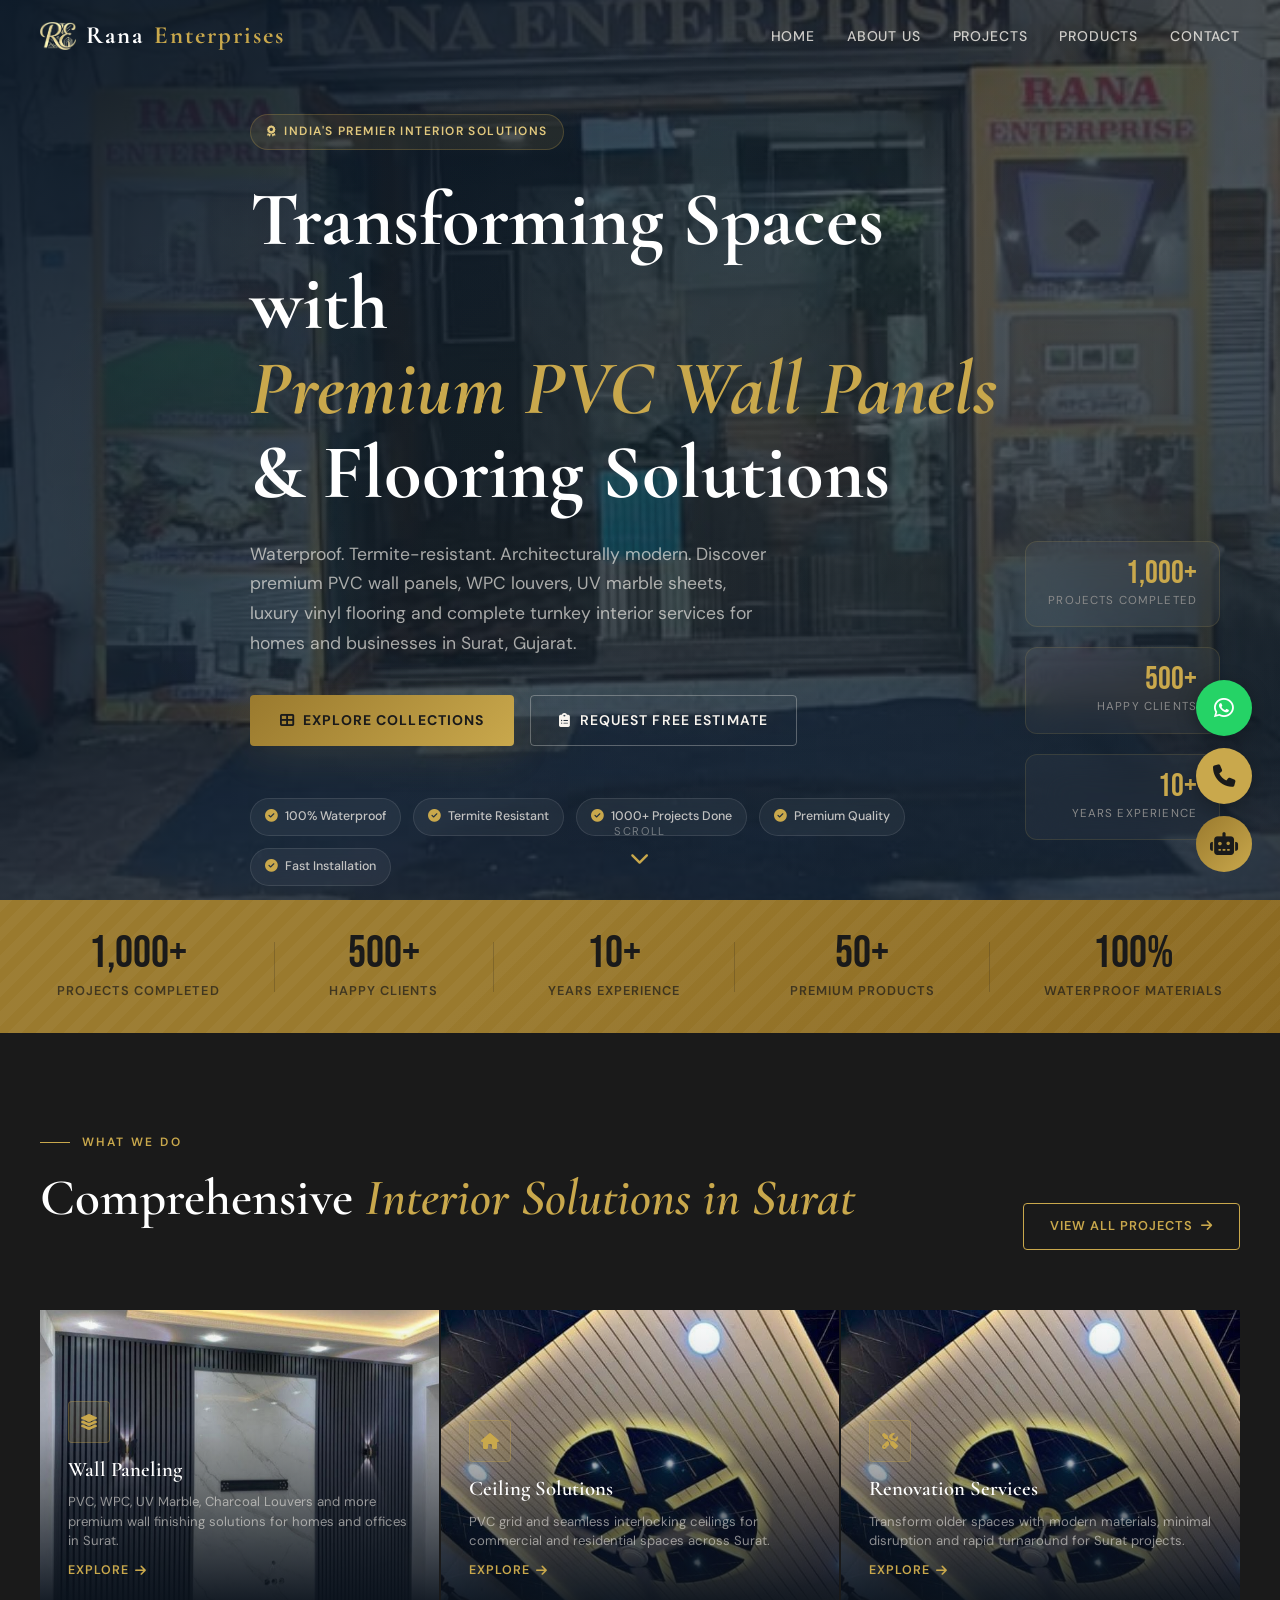
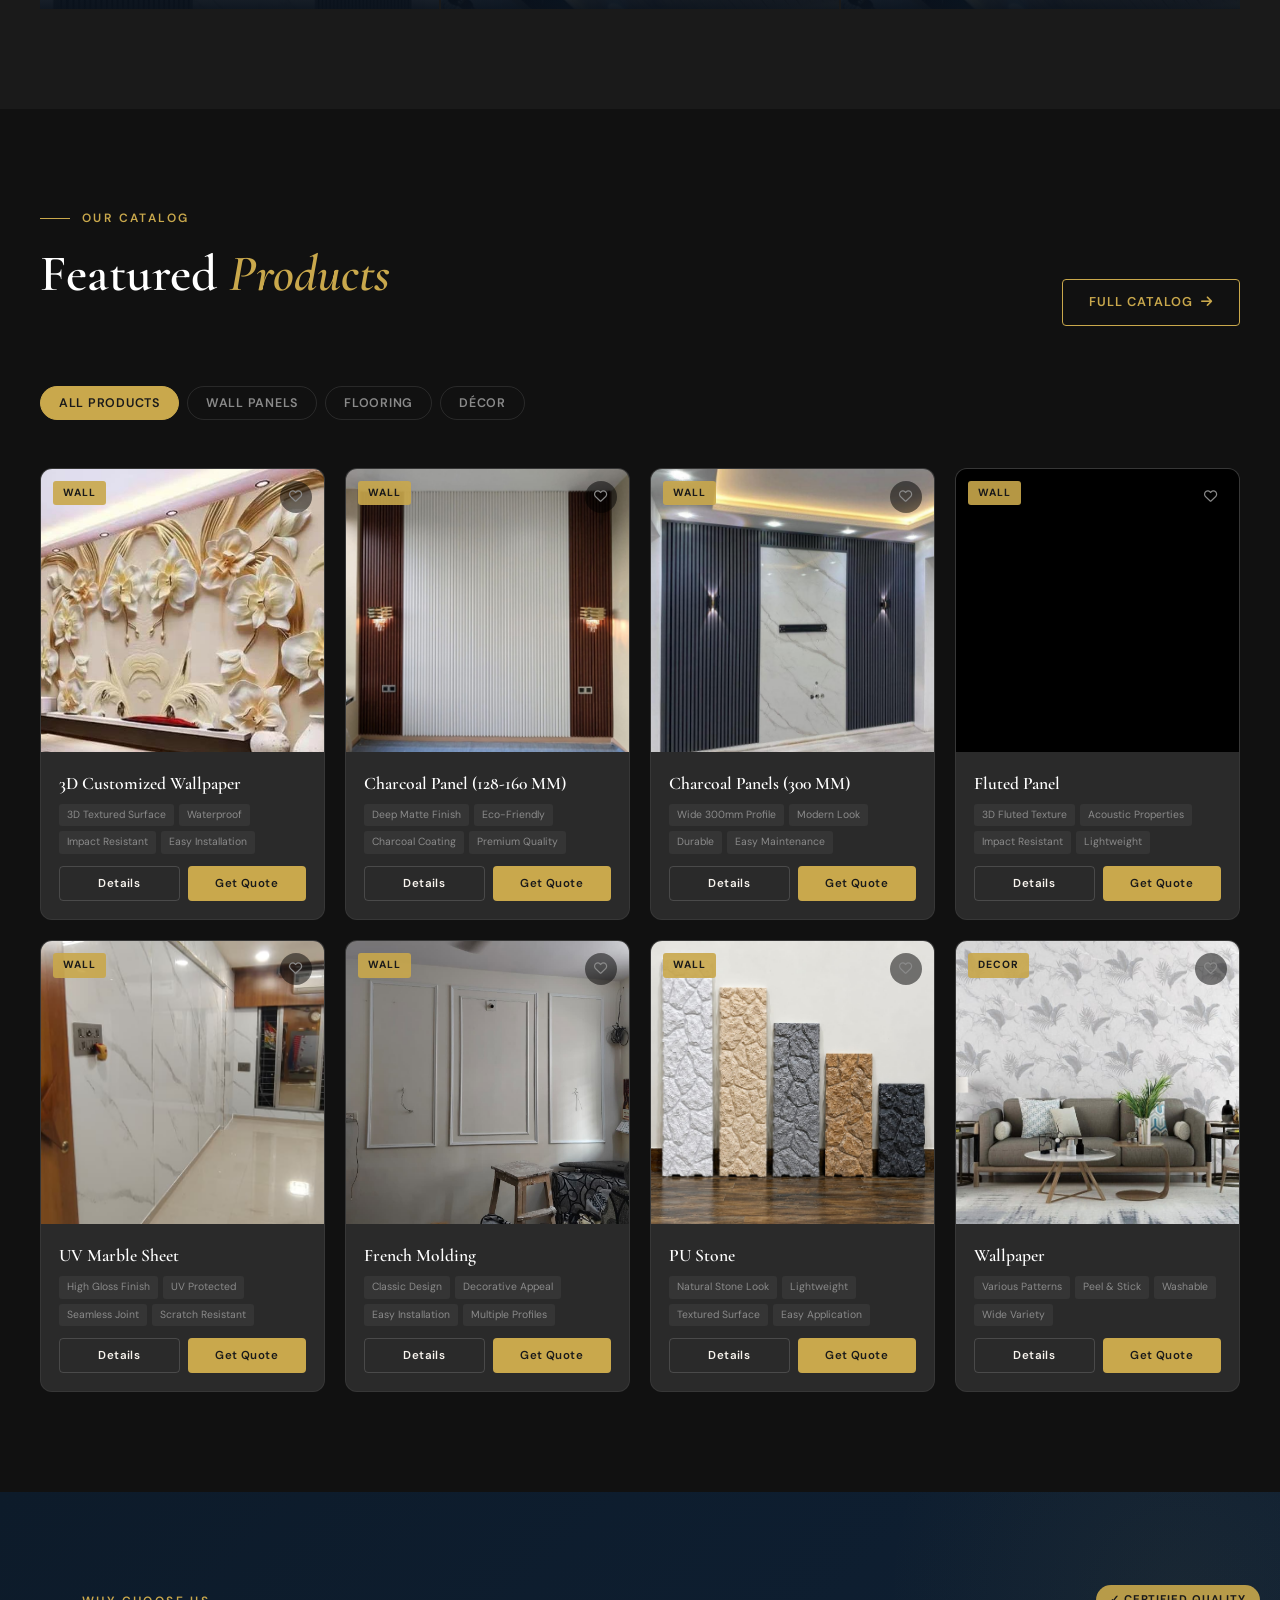
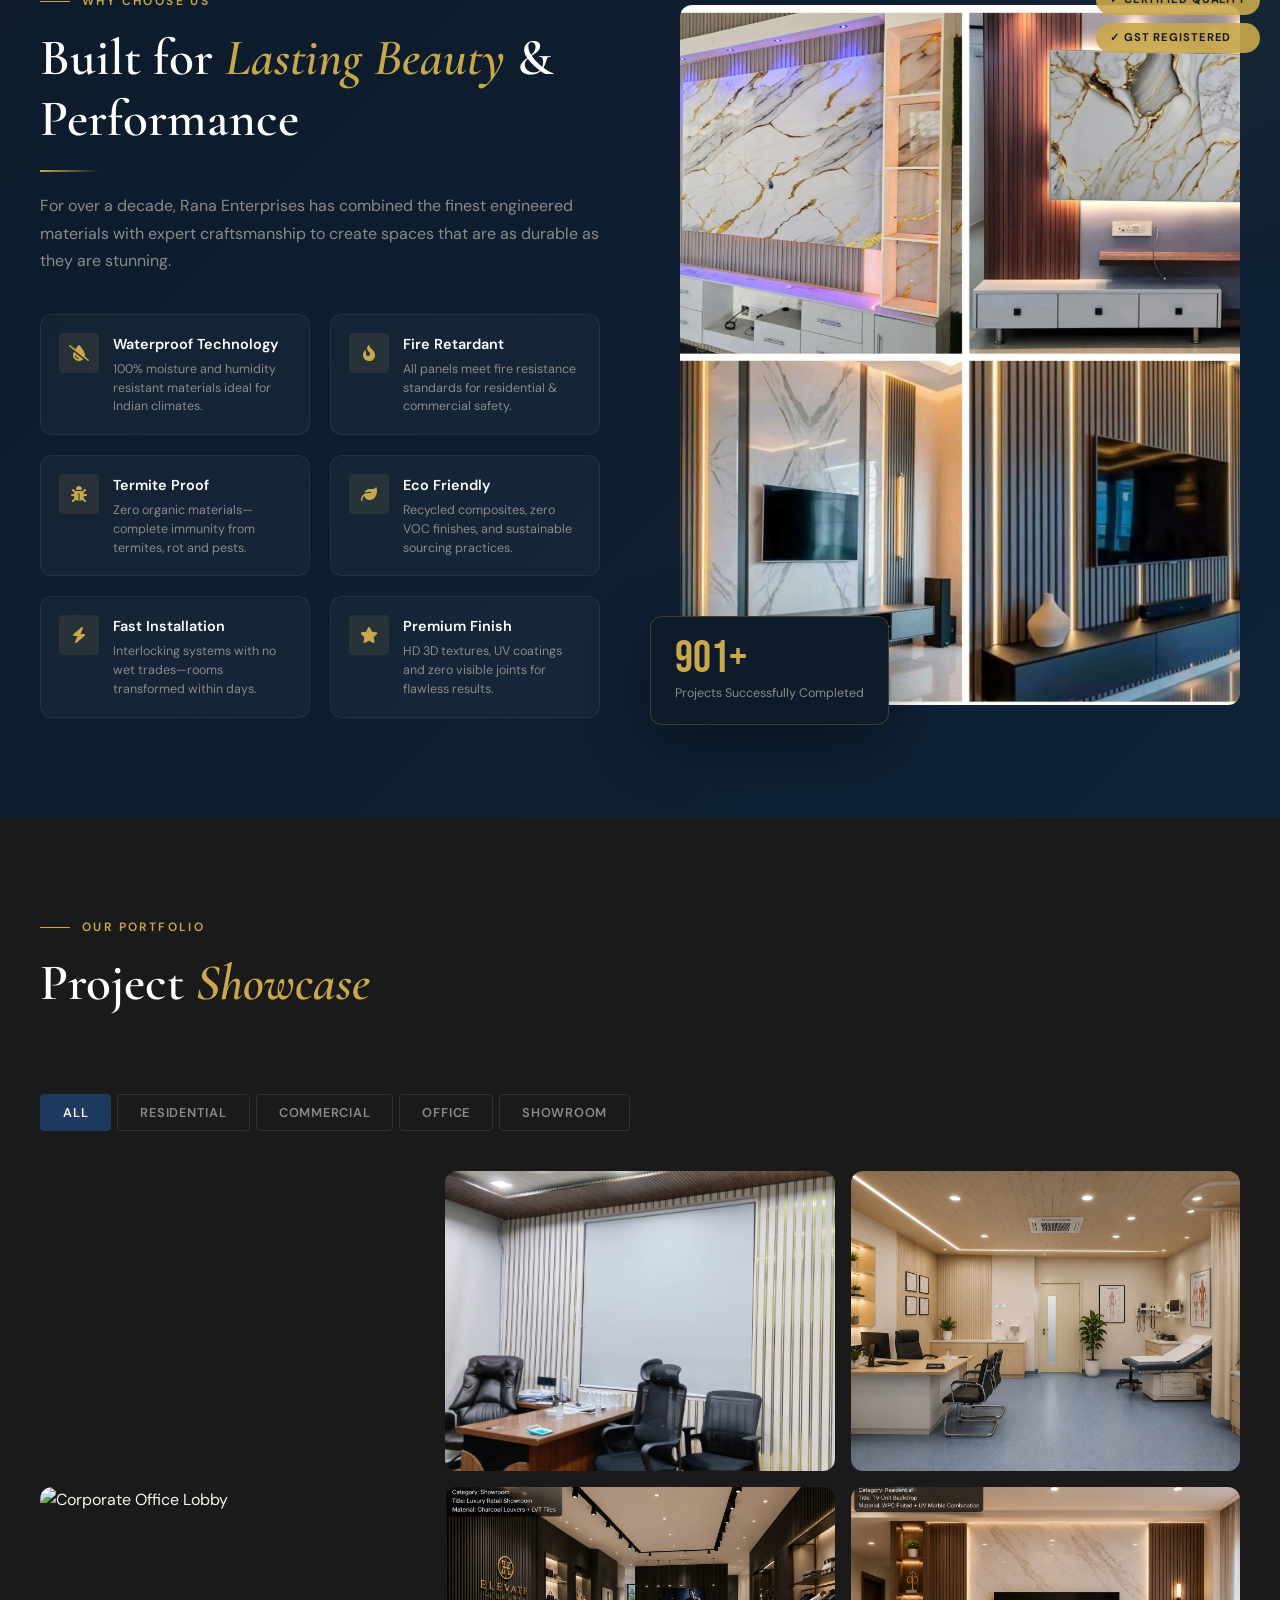
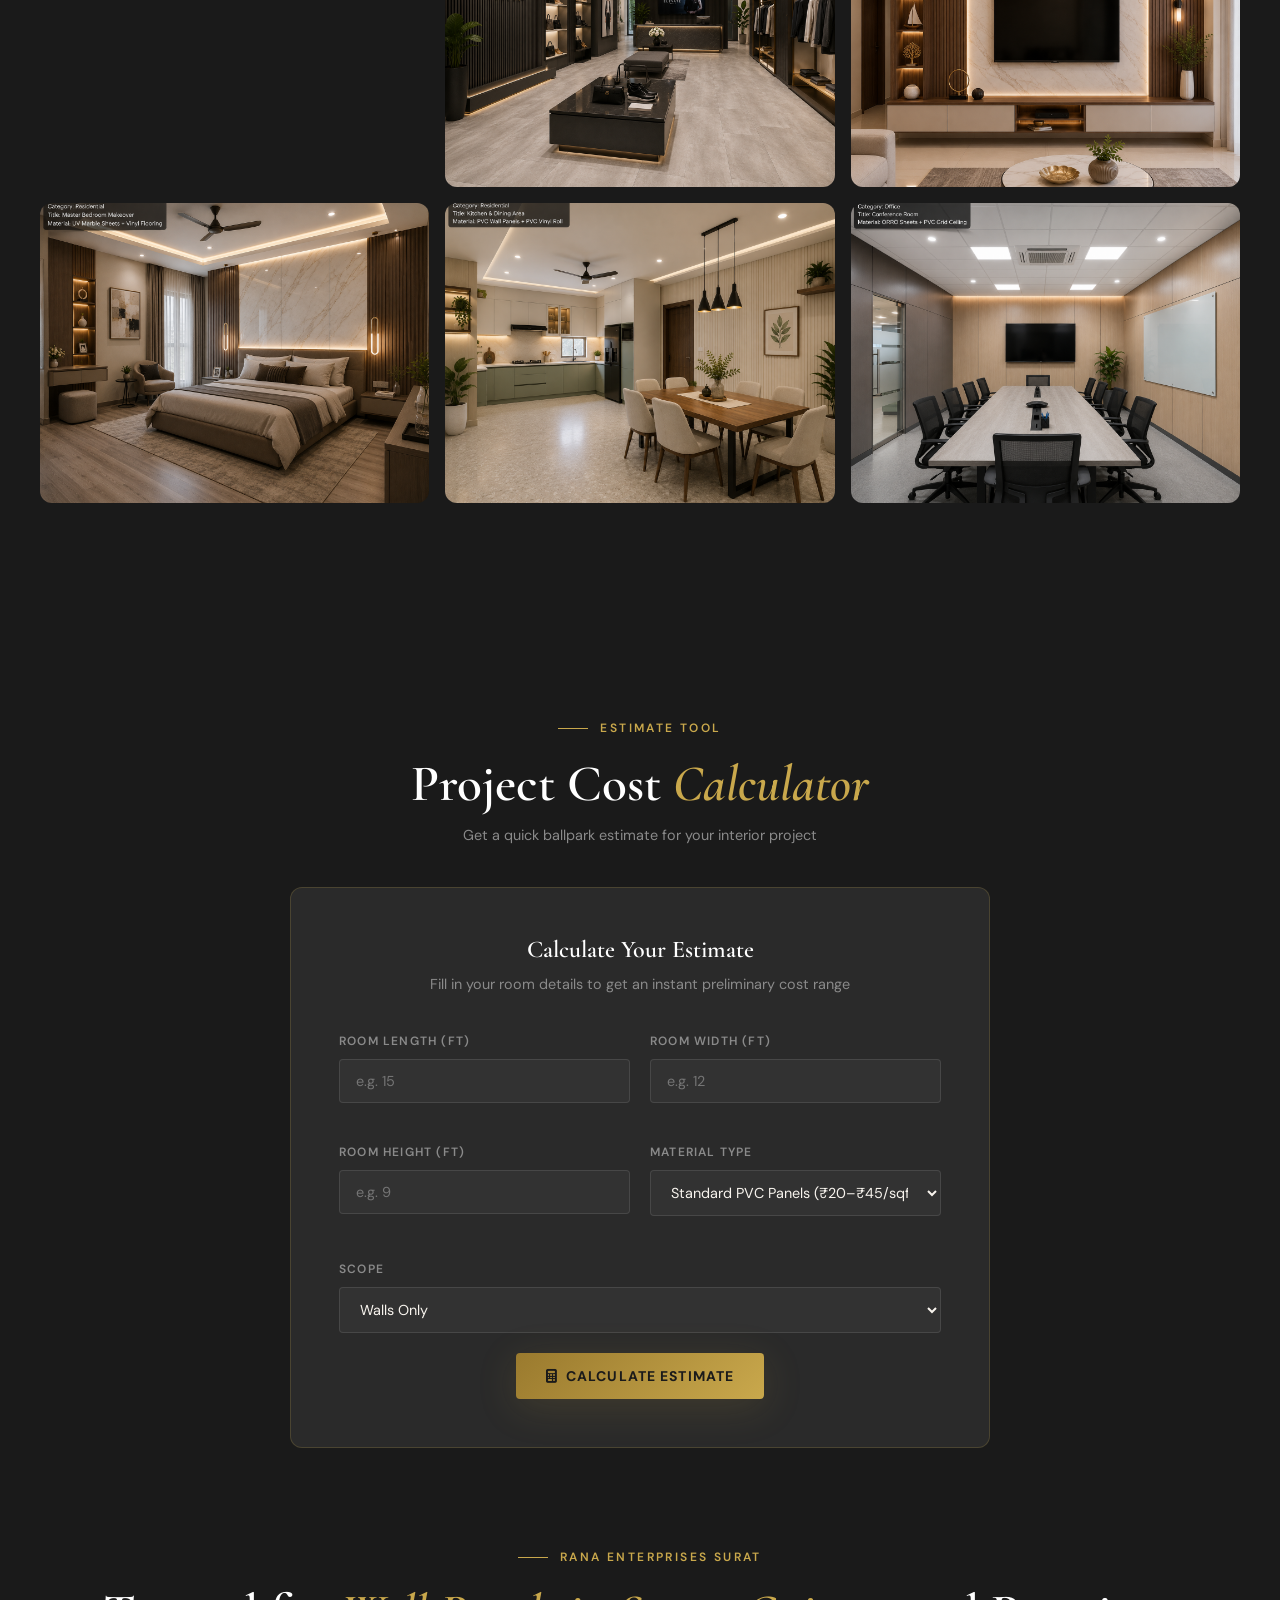
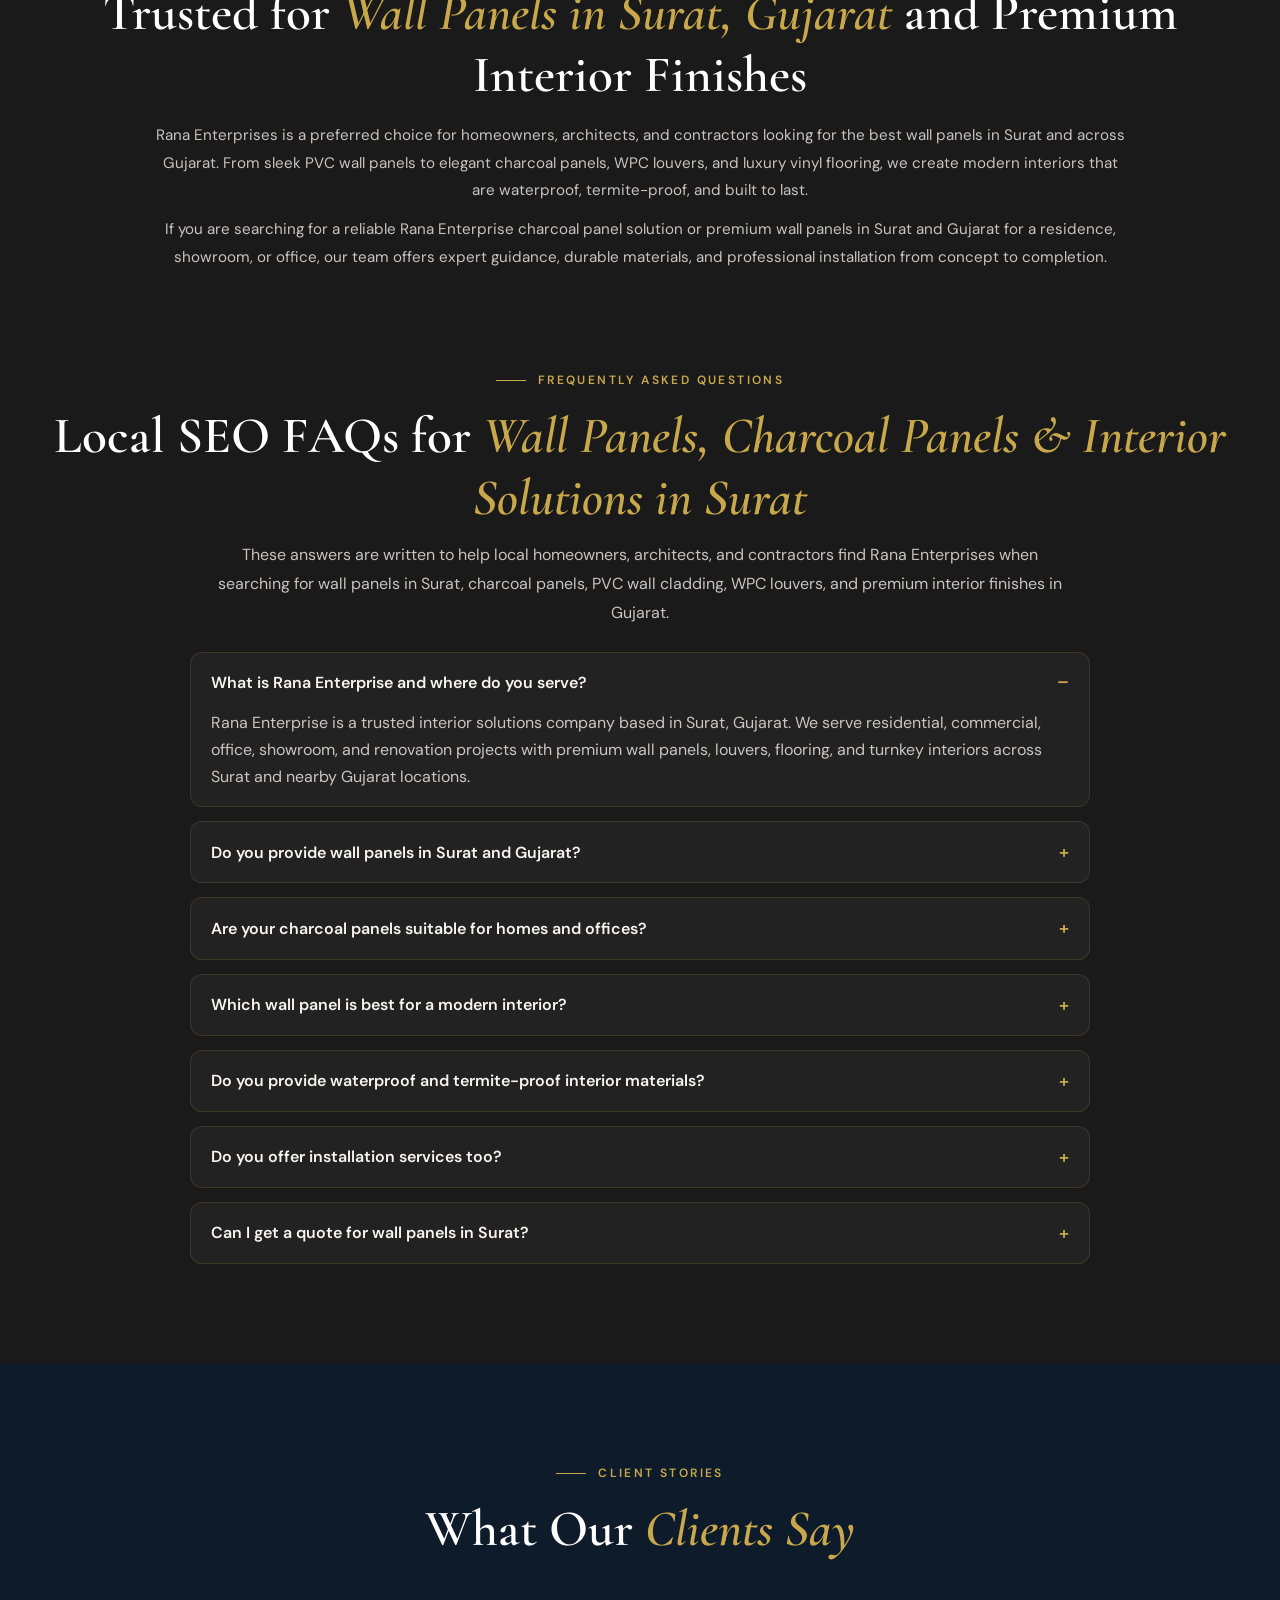
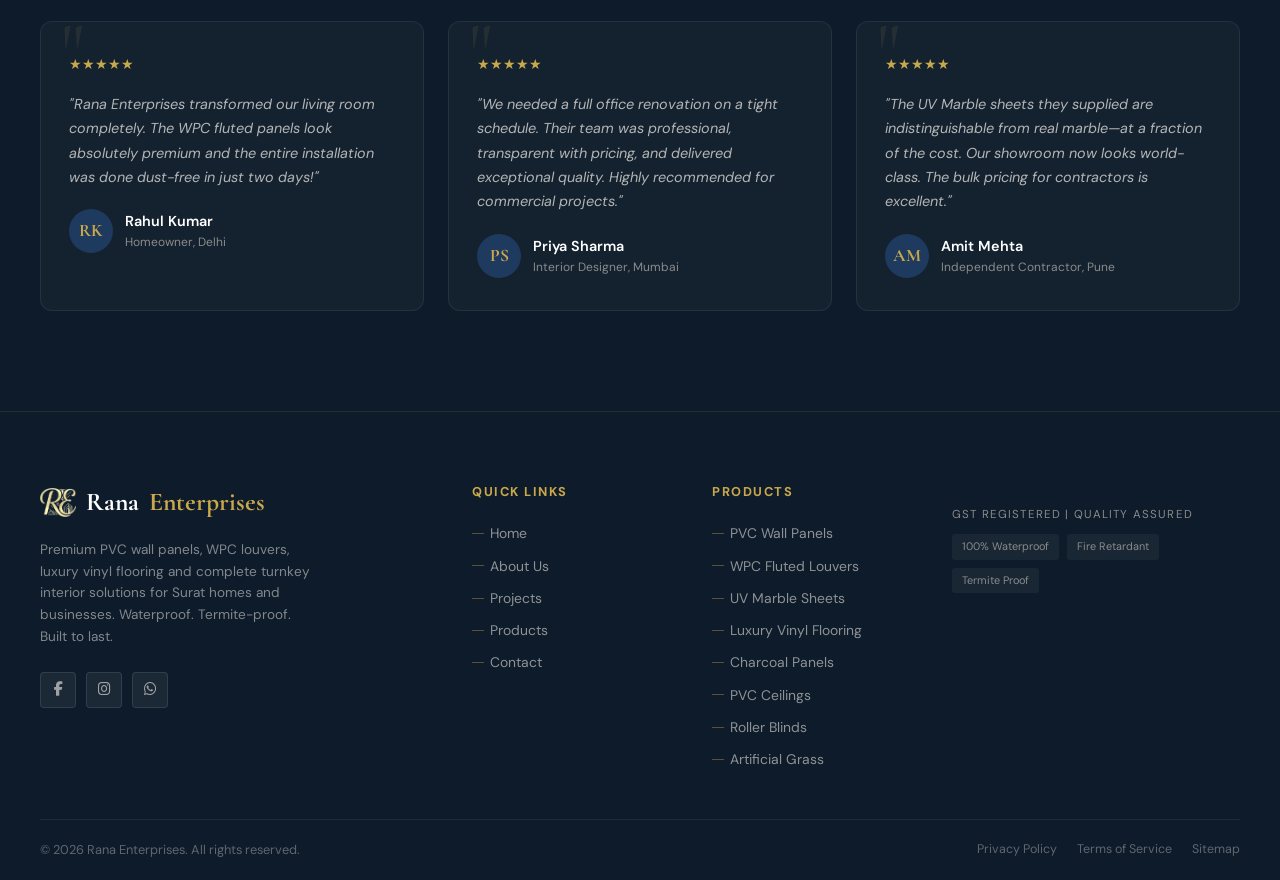
==== commit 60b1601d: "Change Rana Enterprises to Rana Enterprise (singular) in FAQ and schema" ====
--- a/index.html
+++ b/index.html
@@ -59,10 +59,10 @@
   "mainEntity": [
     {
       "@type": "Question",
-      "name": "What is Rana Enterprises and where do you serve?",
+      "name": "What is Rana Enterprise and where do you serve?",
       "acceptedAnswer": {
         "@type": "Answer",
-        "text": "Rana Enterprises is a trusted interior solutions company based in Surat, Gujarat. We serve residential, commercial, office, showroom, and renovation projects with premium wall panels, louvers, flooring, and turnkey interiors across Surat and nearby Gujarat locations."
+        "text": "Rana Enterprise is a trusted interior solutions company based in Surat, Gujarat. We serve residential, commercial, office, showroom, and renovation projects with premium wall panels, louvers, flooring, and turnkey interiors across Surat and nearby Gujarat locations."
       }
     },
     {
@@ -70,7 +70,7 @@
       "name": "Do you provide wall panels in Surat and Gujarat?",
       "acceptedAnswer": {
         "@type": "Answer",
-        "text": "Yes. Rana Enterprises supplies premium PVC wall panels, fluted charcoal panels, WPC louvers, and luxury vinyl flooring for homes, offices, showrooms, and commercial spaces across Surat and other cities in Gujarat."
+        "text": "Yes. Rana Enterprise supplies premium PVC wall panels, fluted charcoal panels, WPC louvers, and luxury vinyl flooring for homes, offices, showrooms, and commercial spaces across Surat and other cities in Gujarat."
       }
     },
     {
@@ -427,12 +427,12 @@
       </p>
       <div class="faq-list">
         <details class="faq-item" open>
-          <summary>What is Rana Enterprises and where do you serve?</summary>
-          <p>Rana Enterprises is a trusted interior solutions company based in Surat, Gujarat. We serve residential, commercial, office, showroom, and renovation projects with premium wall panels, louvers, flooring, and turnkey interiors across Surat and nearby Gujarat locations.</p>
+          <summary>What is Rana Enterprise and where do you serve?</summary>
+          <p>Rana Enterprise is a trusted interior solutions company based in Surat, Gujarat. We serve residential, commercial, office, showroom, and renovation projects with premium wall panels, louvers, flooring, and turnkey interiors across Surat and nearby Gujarat locations.</p>
         </details>
         <details class="faq-item">
           <summary>Do you provide wall panels in Surat and Gujarat?</summary>
-          <p>Yes. We offer premium PVC wall panels, fluted charcoal panels, WPC wall solutions, and modern interior finishes for projects across Surat, Gujarat, and surrounding regions.</p>
+          <p>Yes. Rana Enterprise offers premium PVC wall panels, fluted charcoal panels, WPC wall solutions, and modern interior finishes for projects across Surat, Gujarat, and surrounding regions.</p>
         </details>
         <details class="faq-item">
           <summary>Are your charcoal panels suitable for homes and offices?</summary>
@@ -448,7 +448,7 @@
         </details>
         <details class="faq-item">
           <summary>Do you offer installation services too?</summary>
-          <p>Yes. Rana Enterprises provides complete installation support for wall panels, ceilings, flooring, and interior finishing solutions so your project is completed smoothly from start to finish.</p>
+          <p>Yes. Rana Enterprise provides complete installation support for wall panels, ceilings, flooring, and interior finishing solutions so your project is completed smoothly from start to finish.</p>
         </details>
         <details class="faq-item">
           <summary>Can I get a quote for wall panels in Surat?</summary>
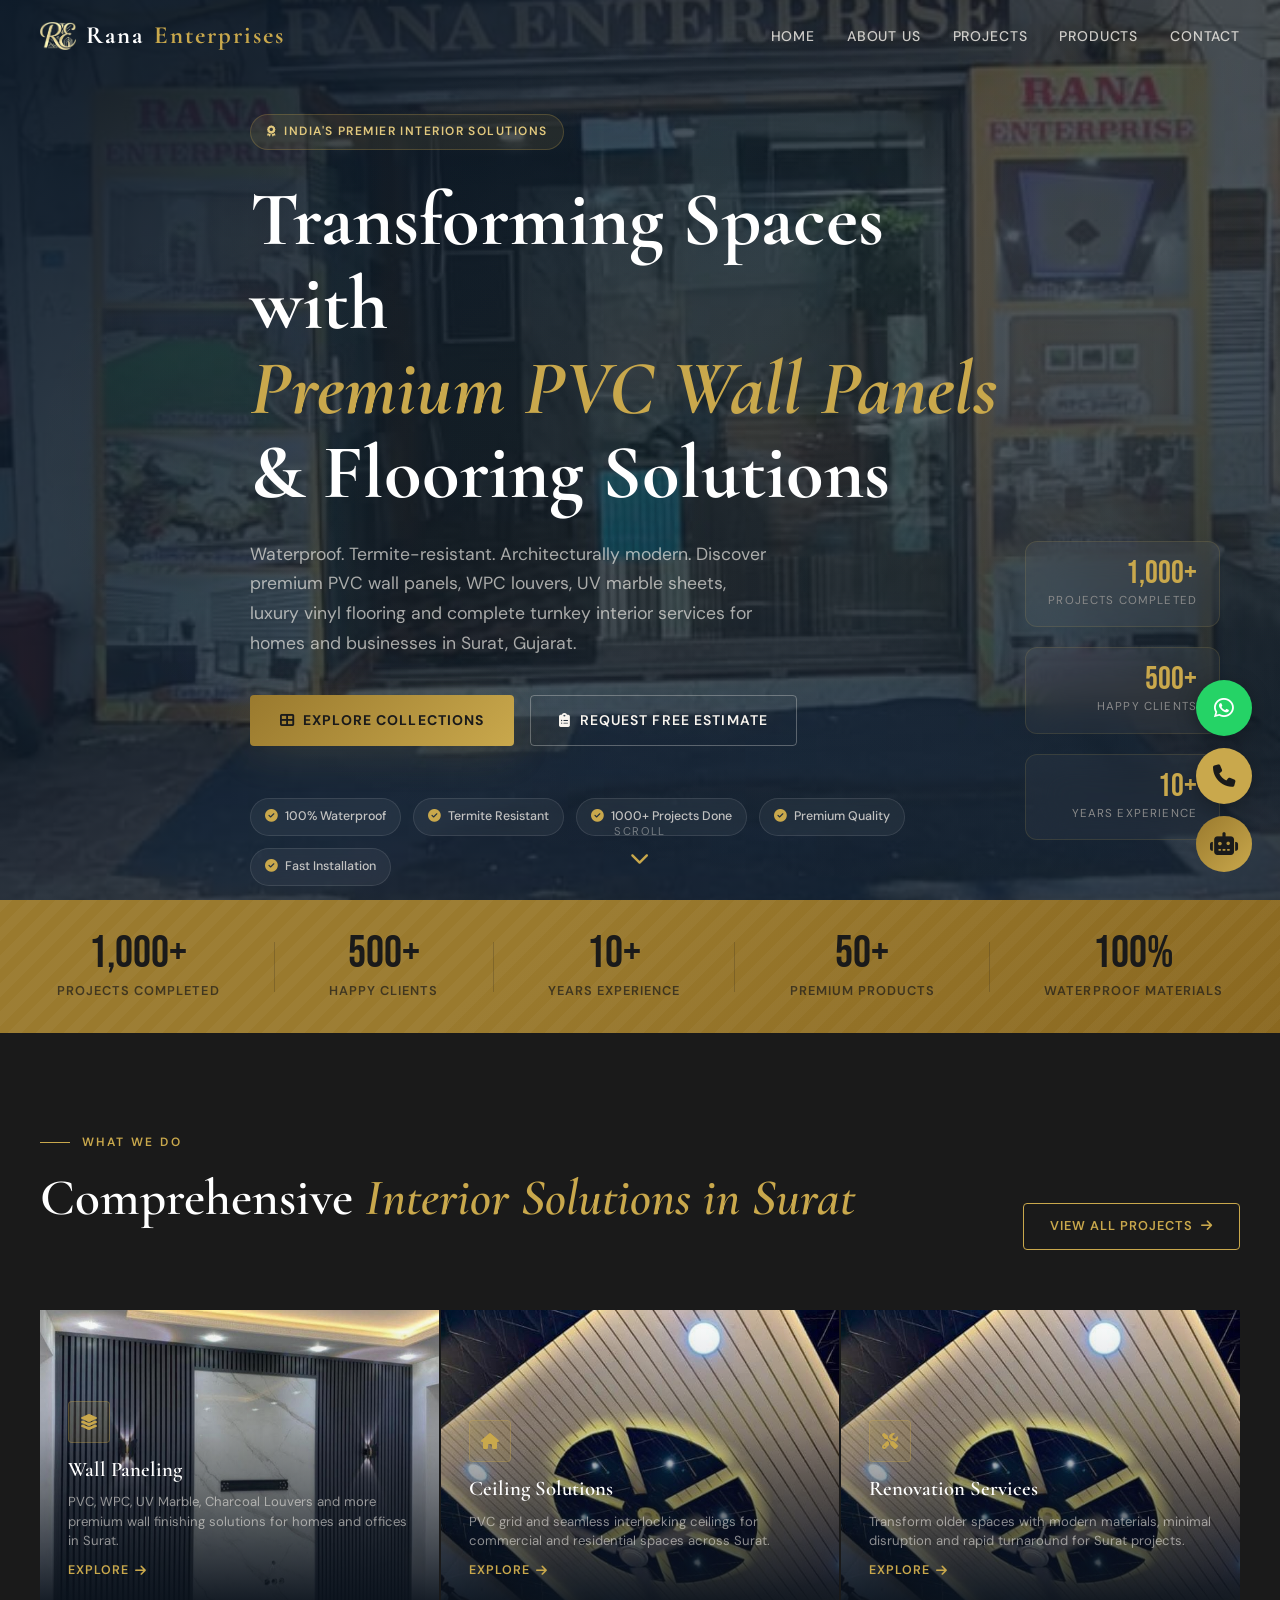
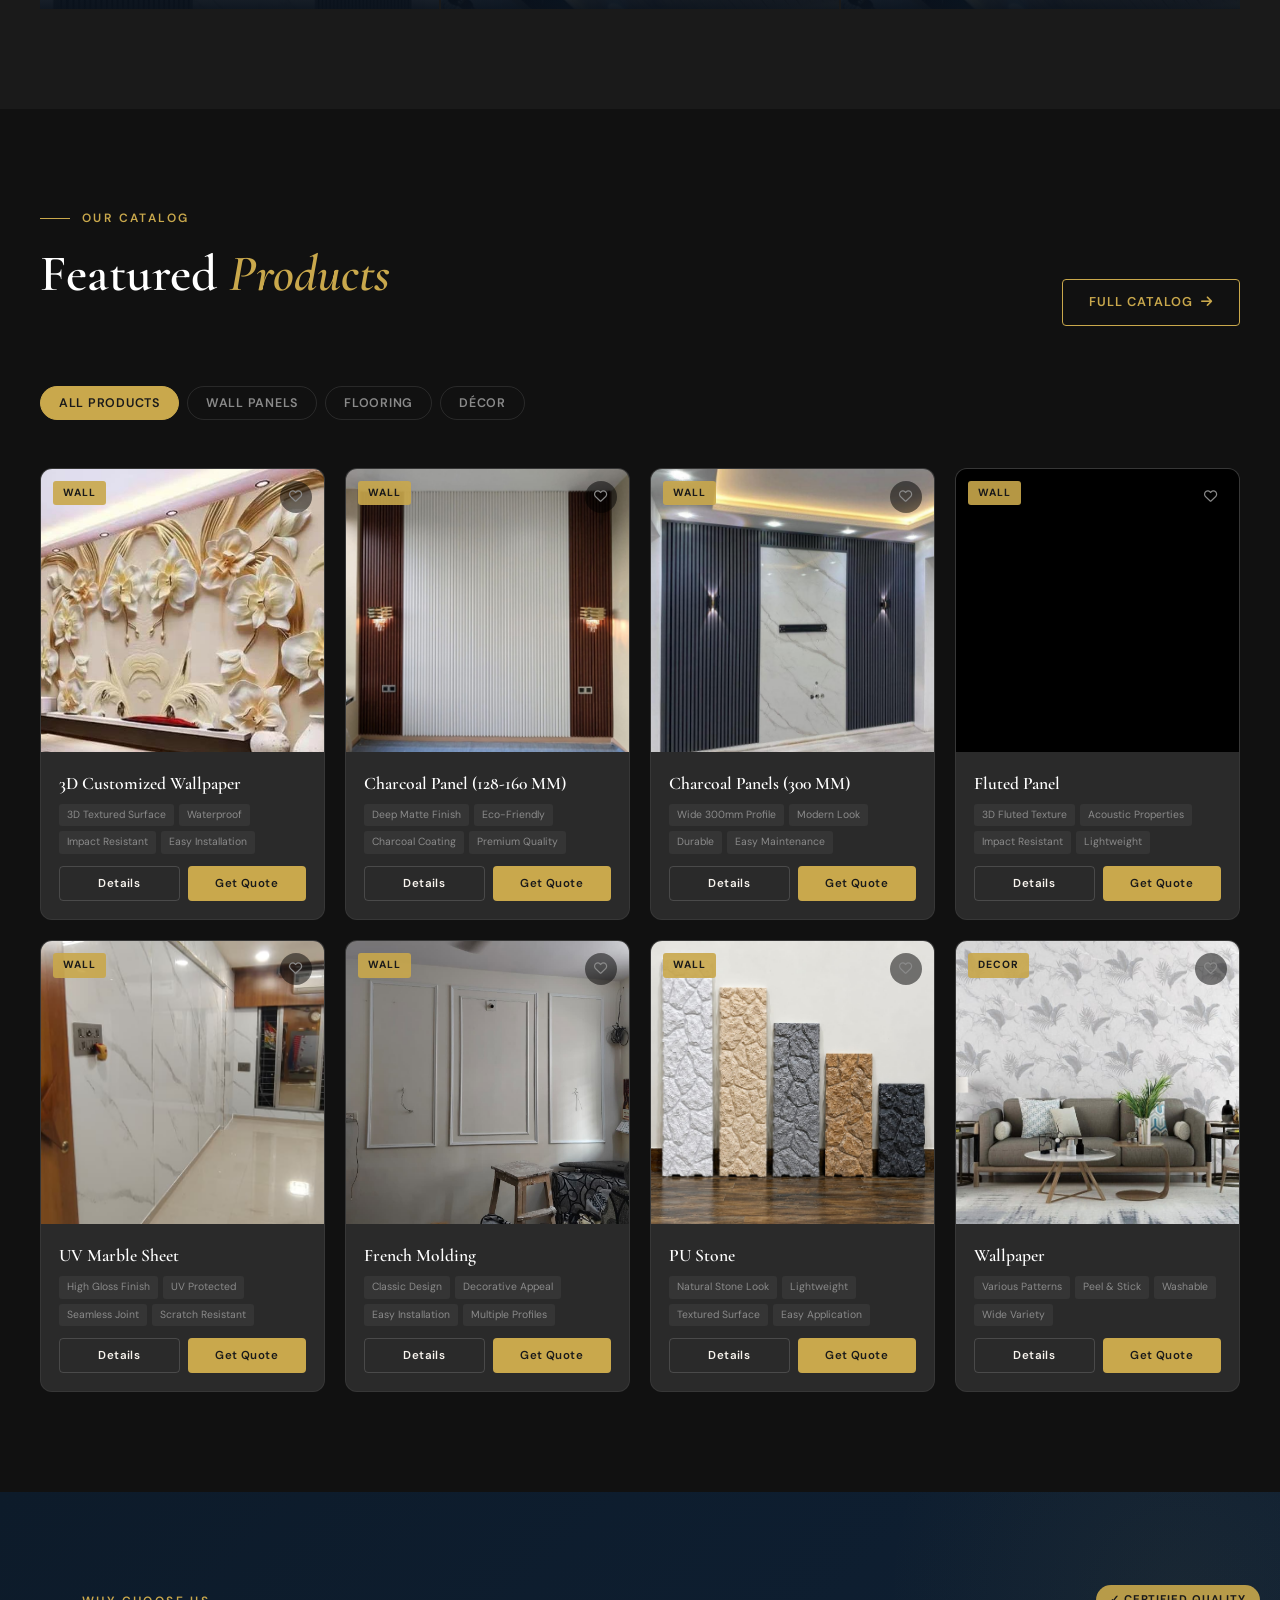
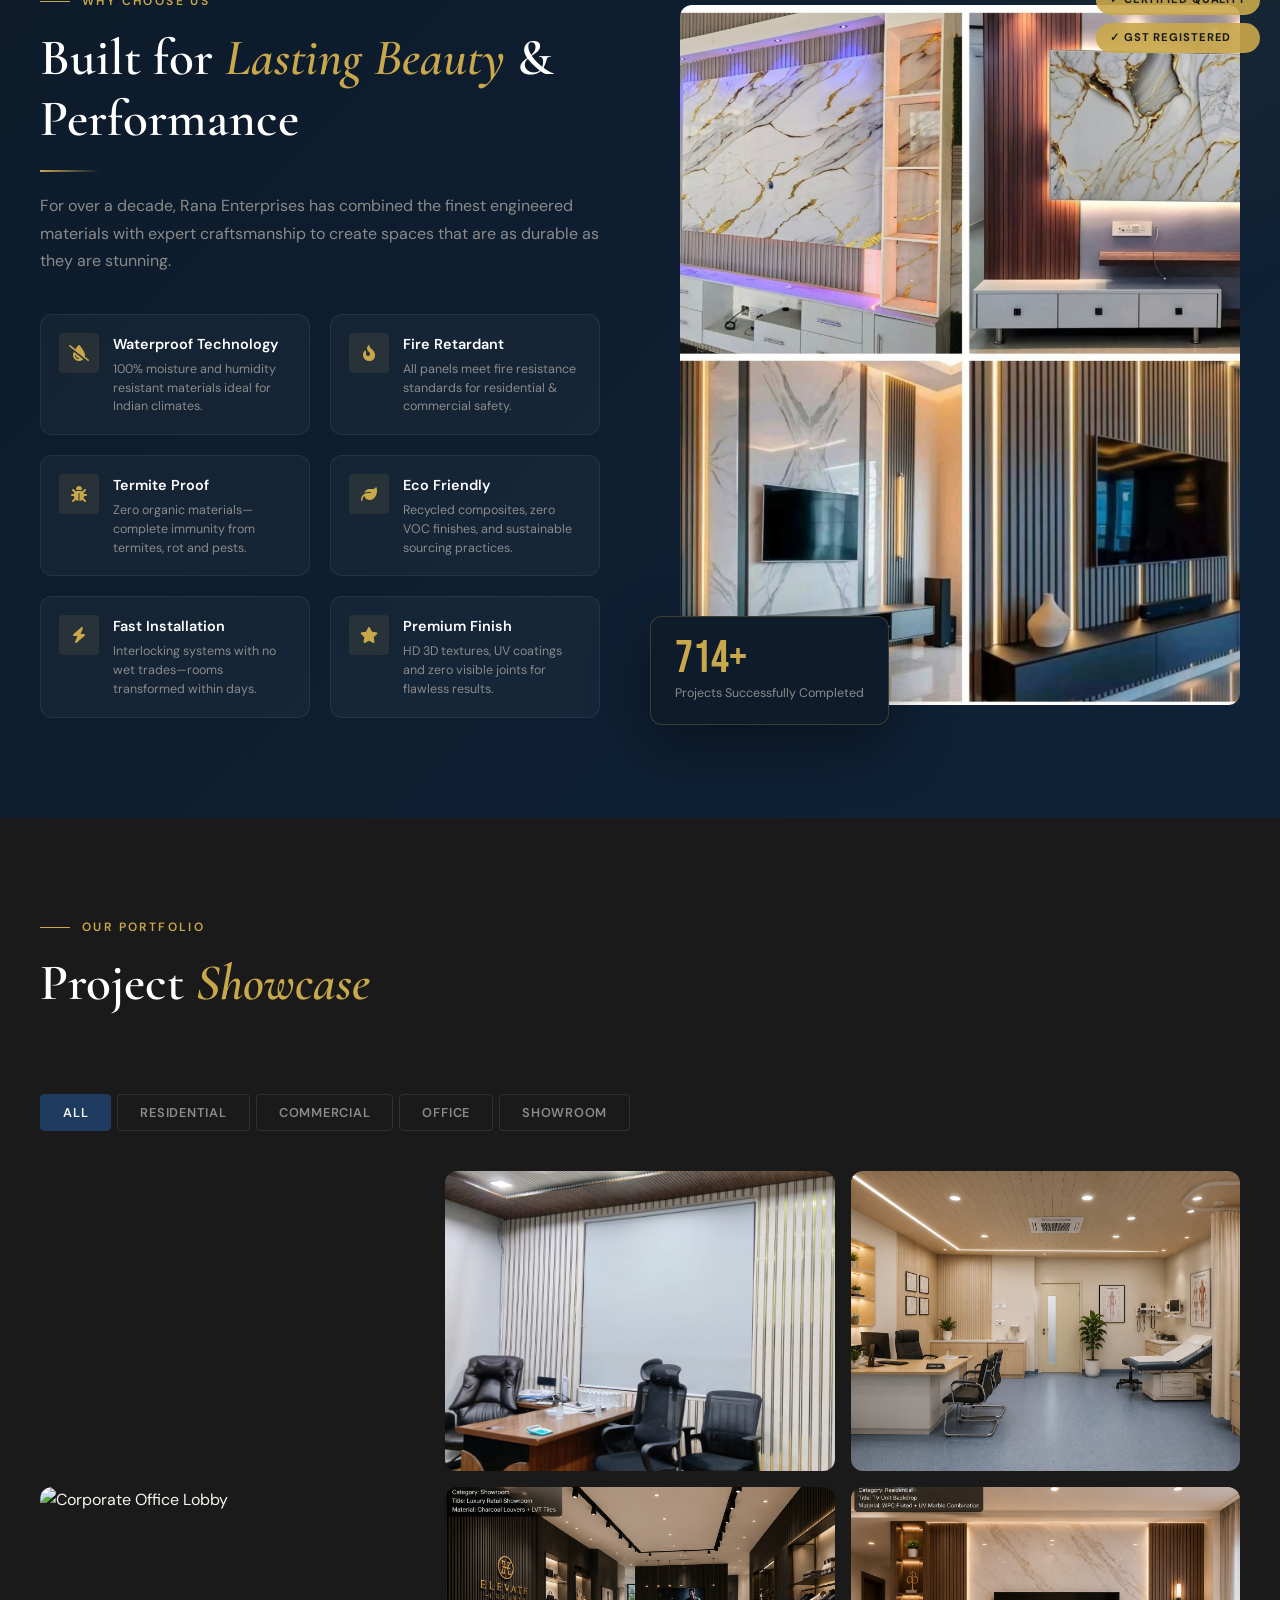
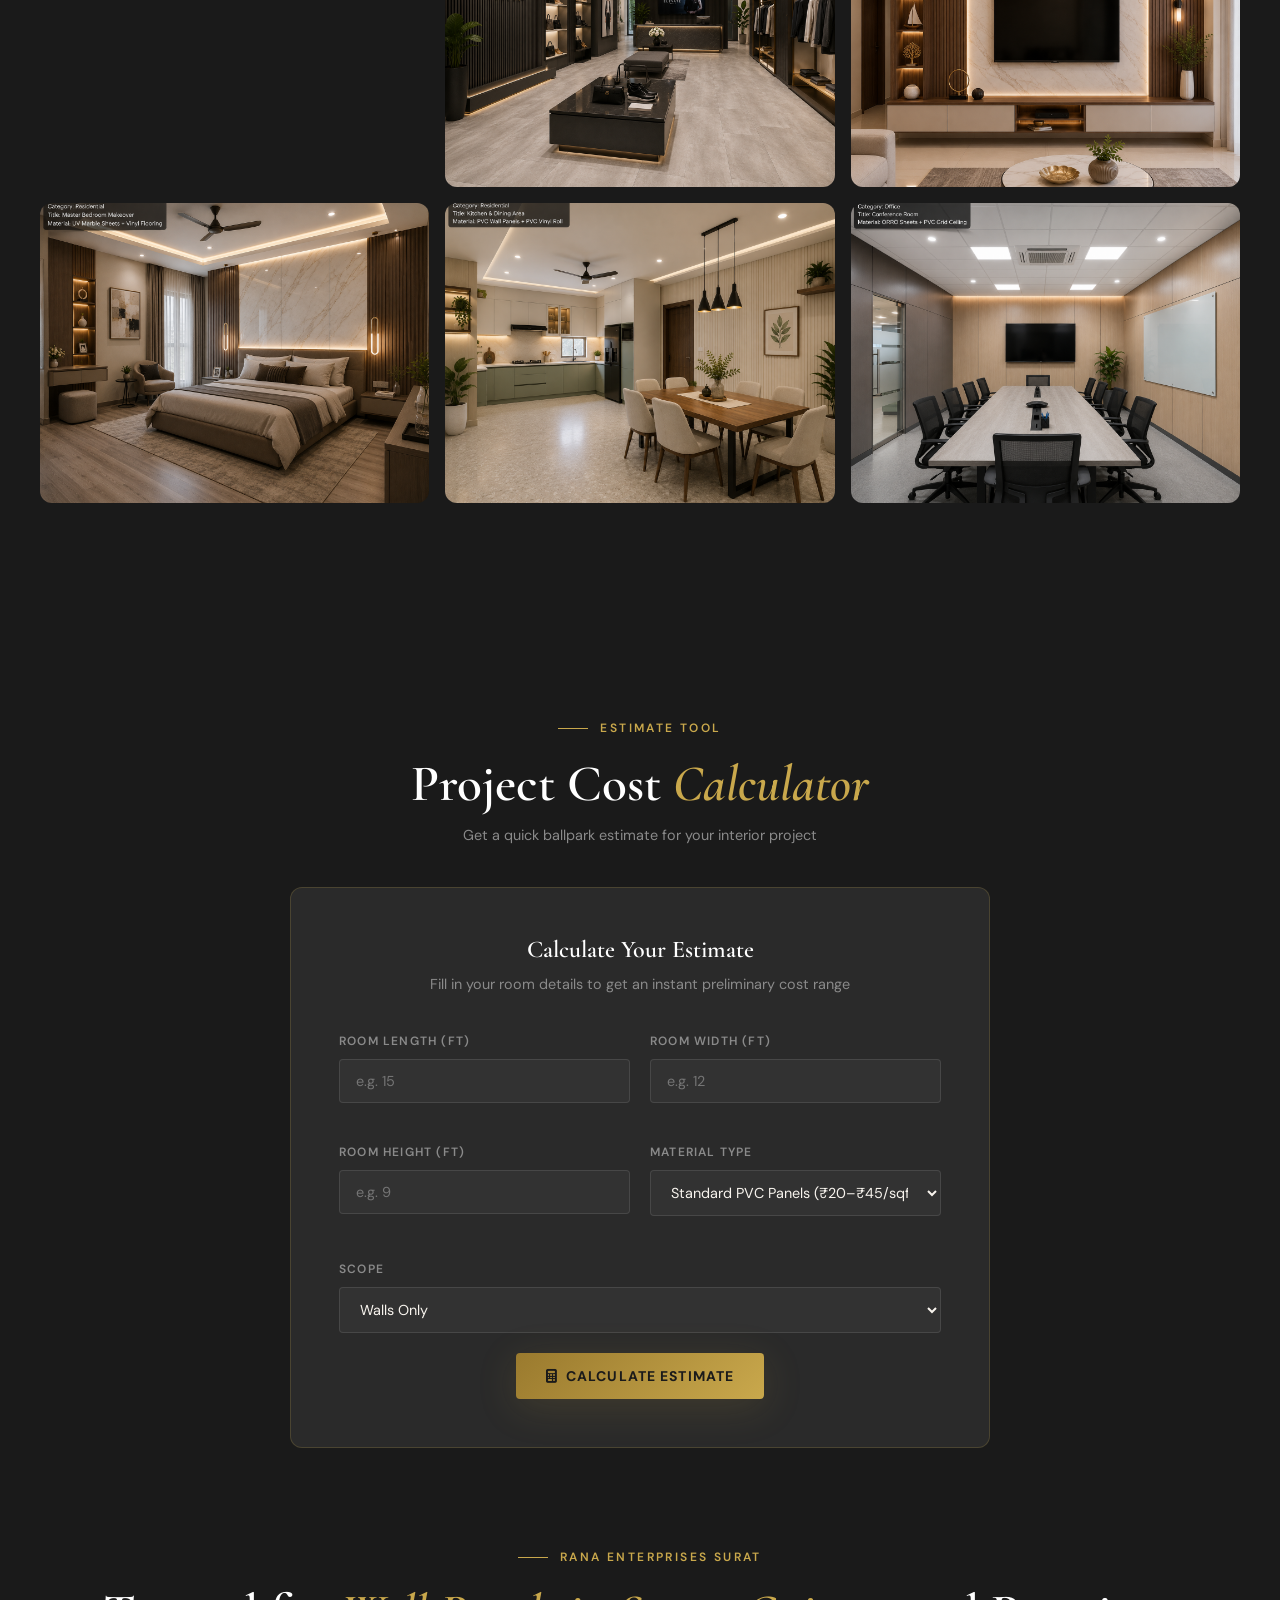
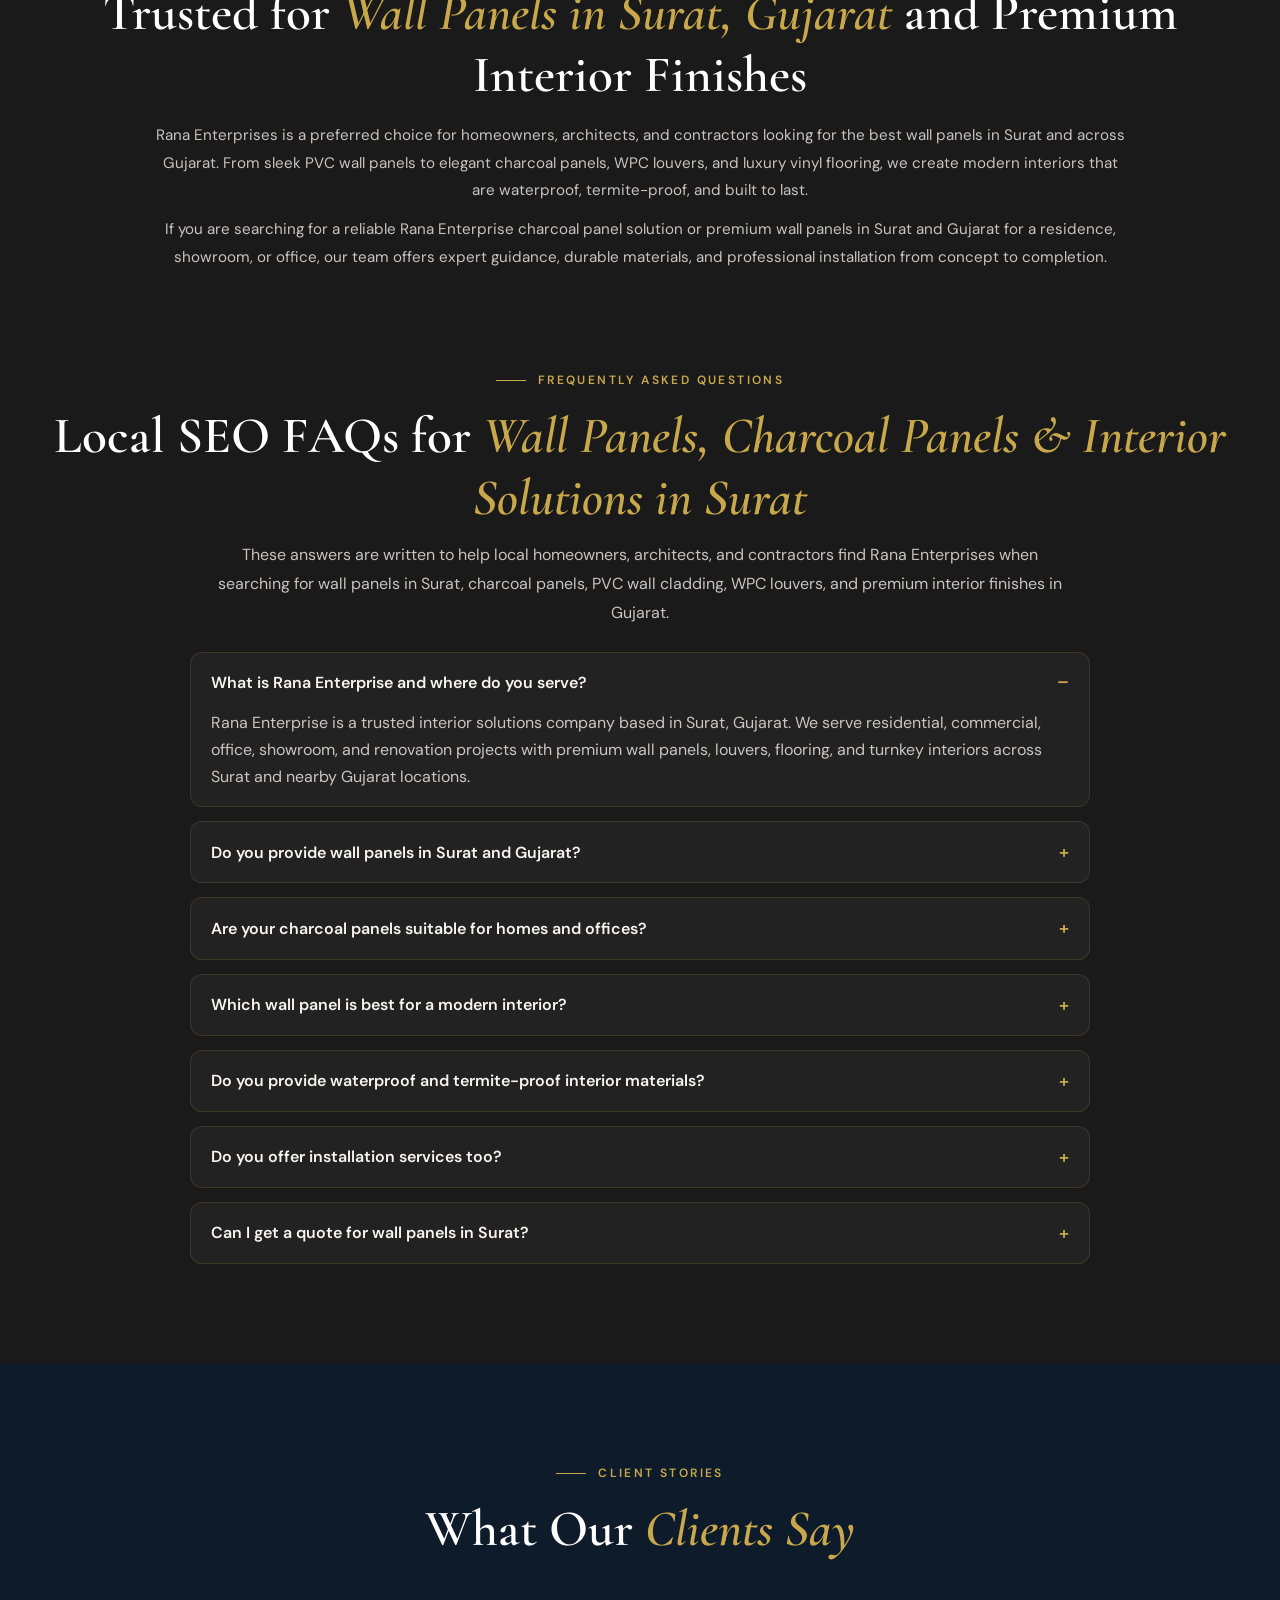
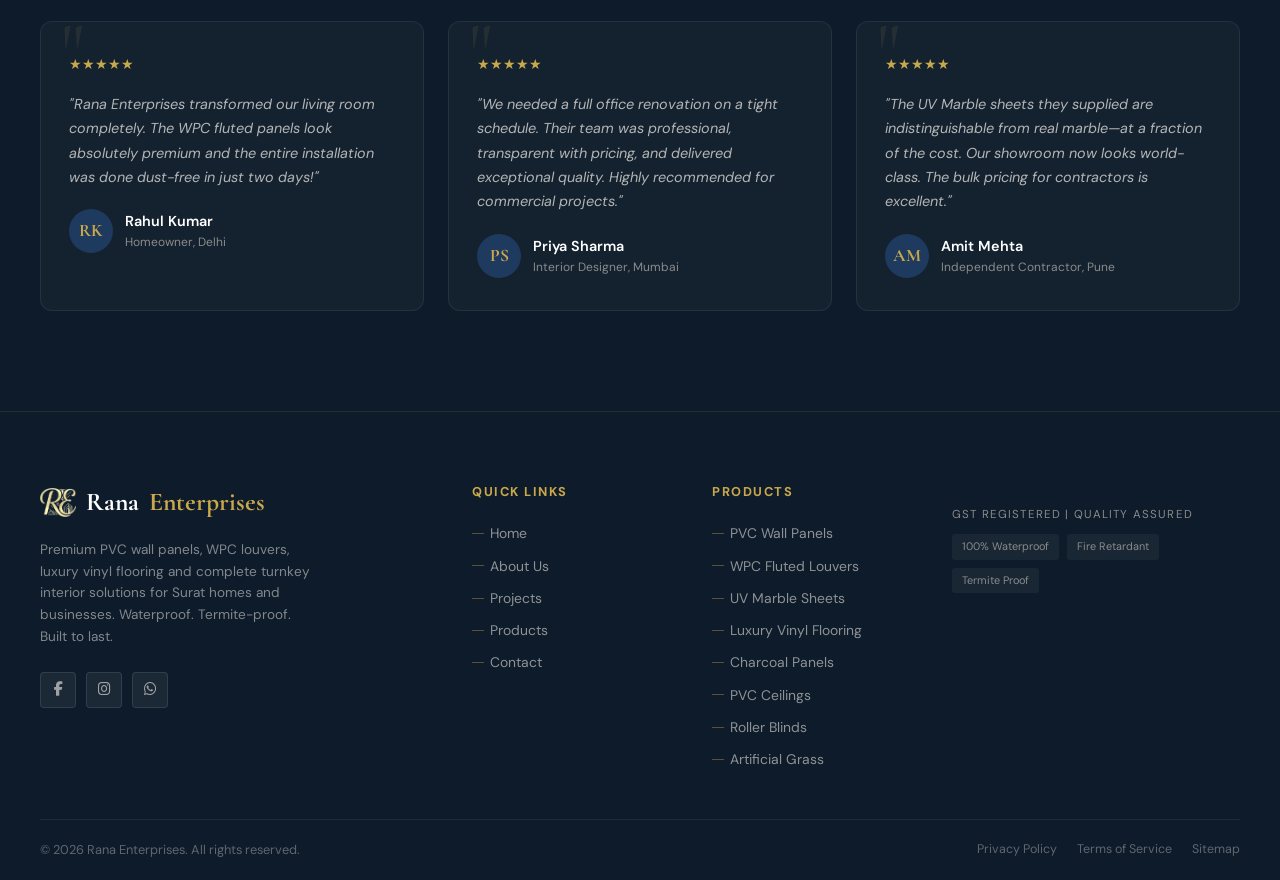
==== commit 8a4fe378: "Update service area to Surat only for local SEO focus" ====
--- a/index.html
+++ b/index.html
@@ -38,7 +38,7 @@
     "addressRegion": "Gujarat",
     "addressCountry": "IN"
   },
-  "areaServed": ["Surat", "Gujarat", "Navsari", "Bharuch", "Vapi", "Vadodara", "Ahmedabad", "Rajkot"],
+  "areaServed": "Surat",
   "openingHours": "Mo-Sa 09:00-19:00",
   "sameAs": ["https://www.facebook.com/share/1EucKPHmj1/","https://www.instagram.com/ranjeet_rana_0121"]
 }
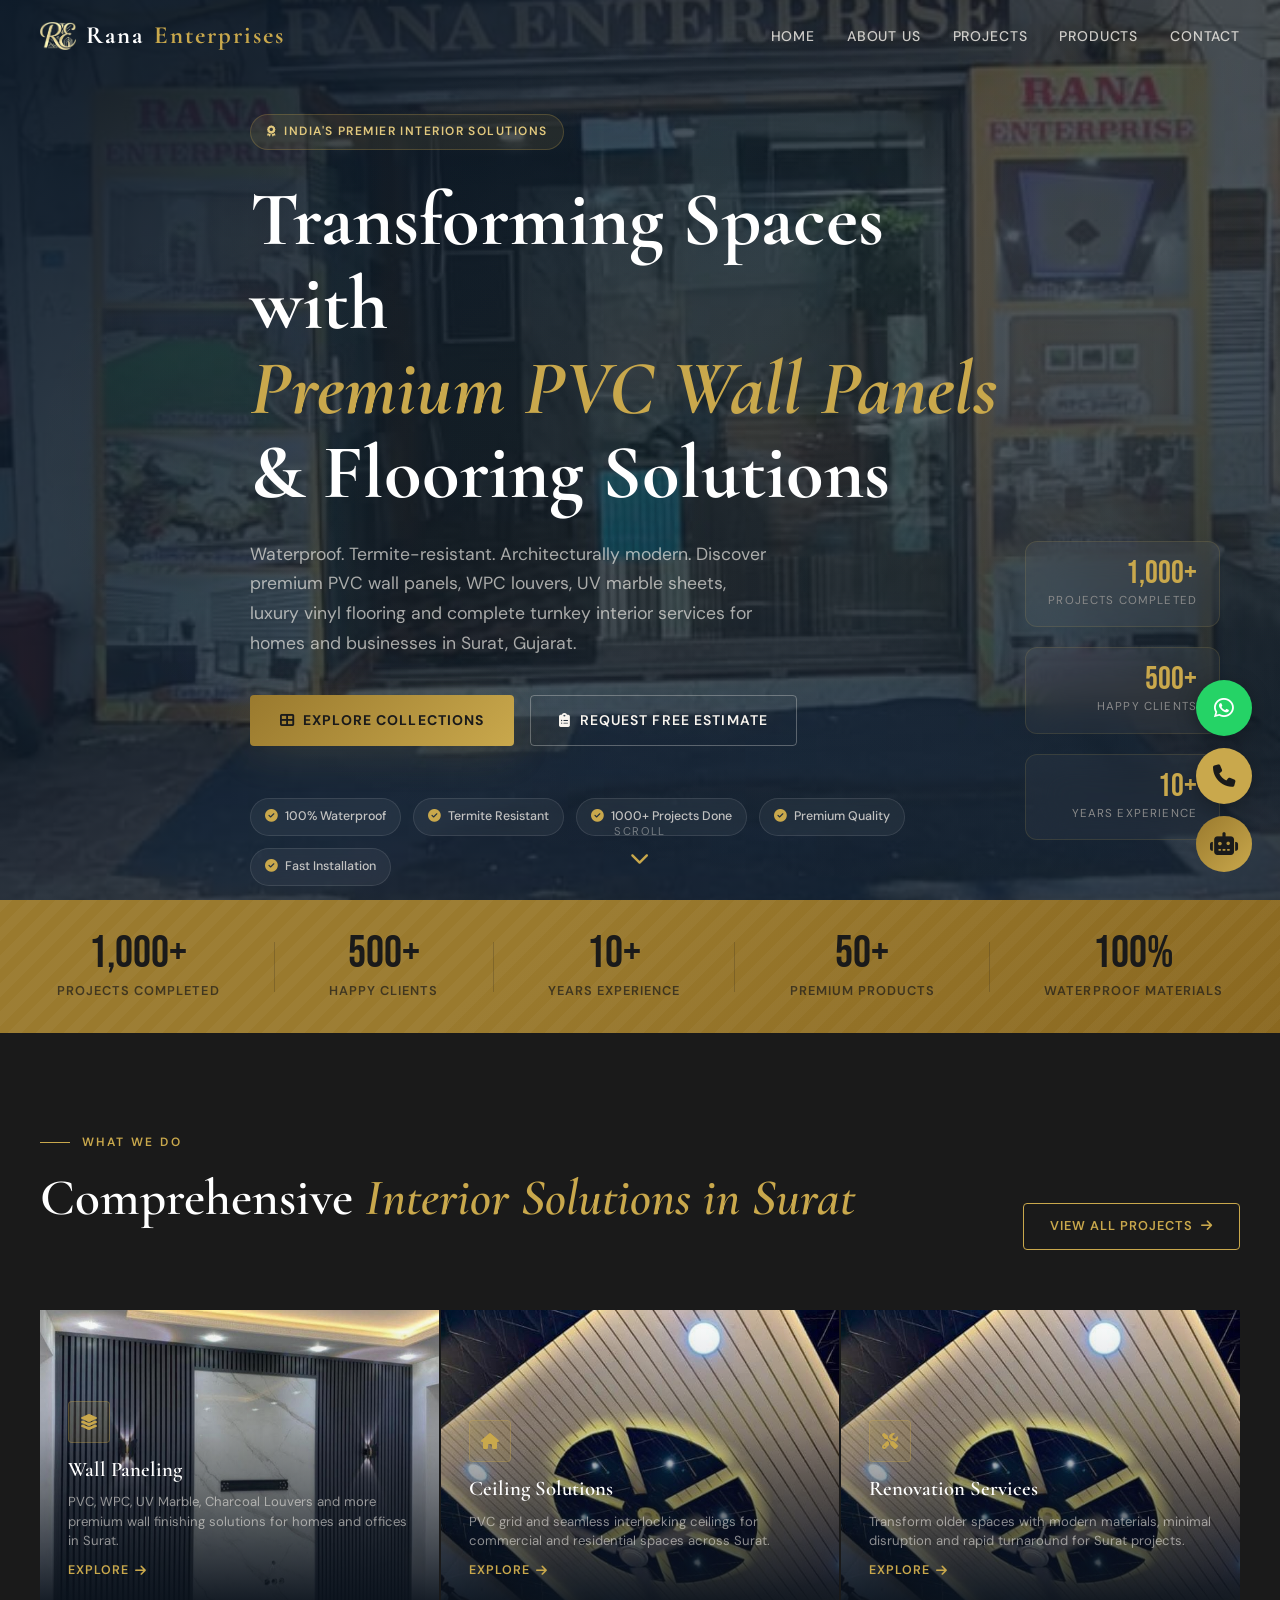
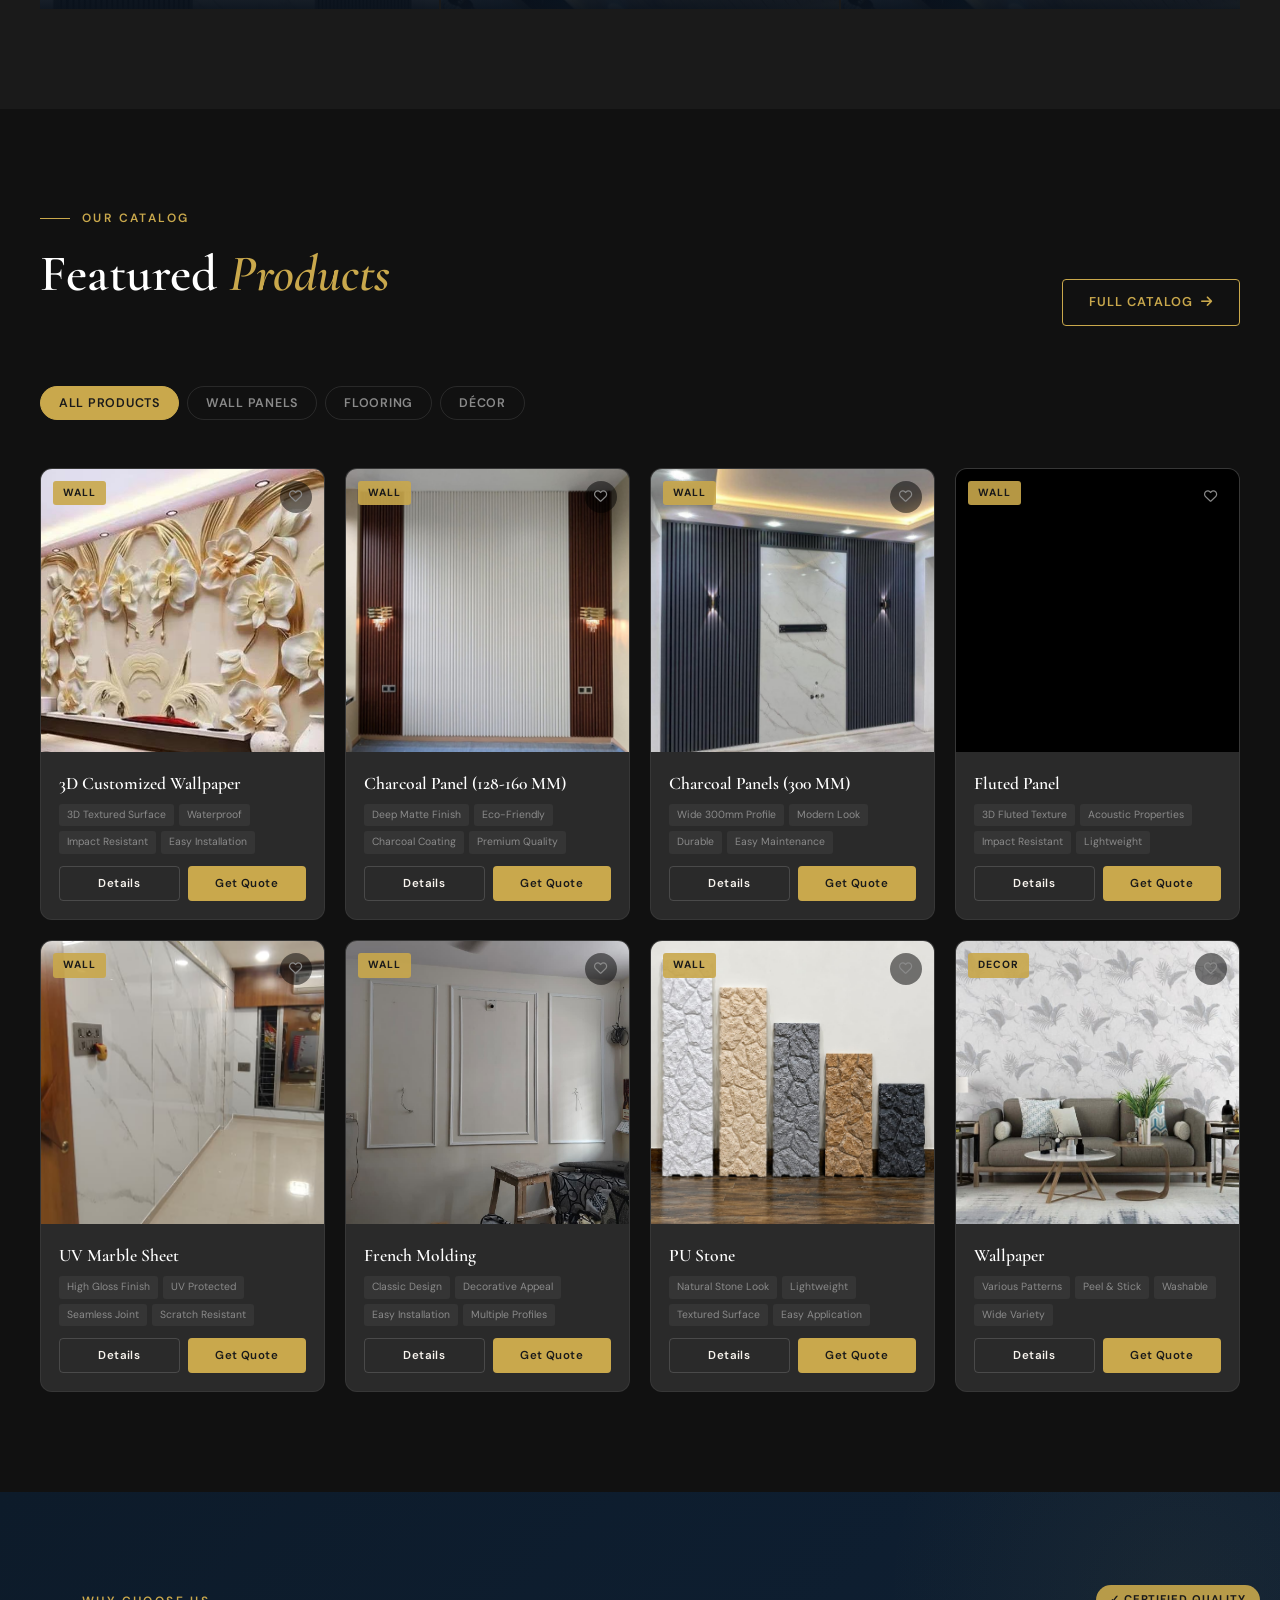
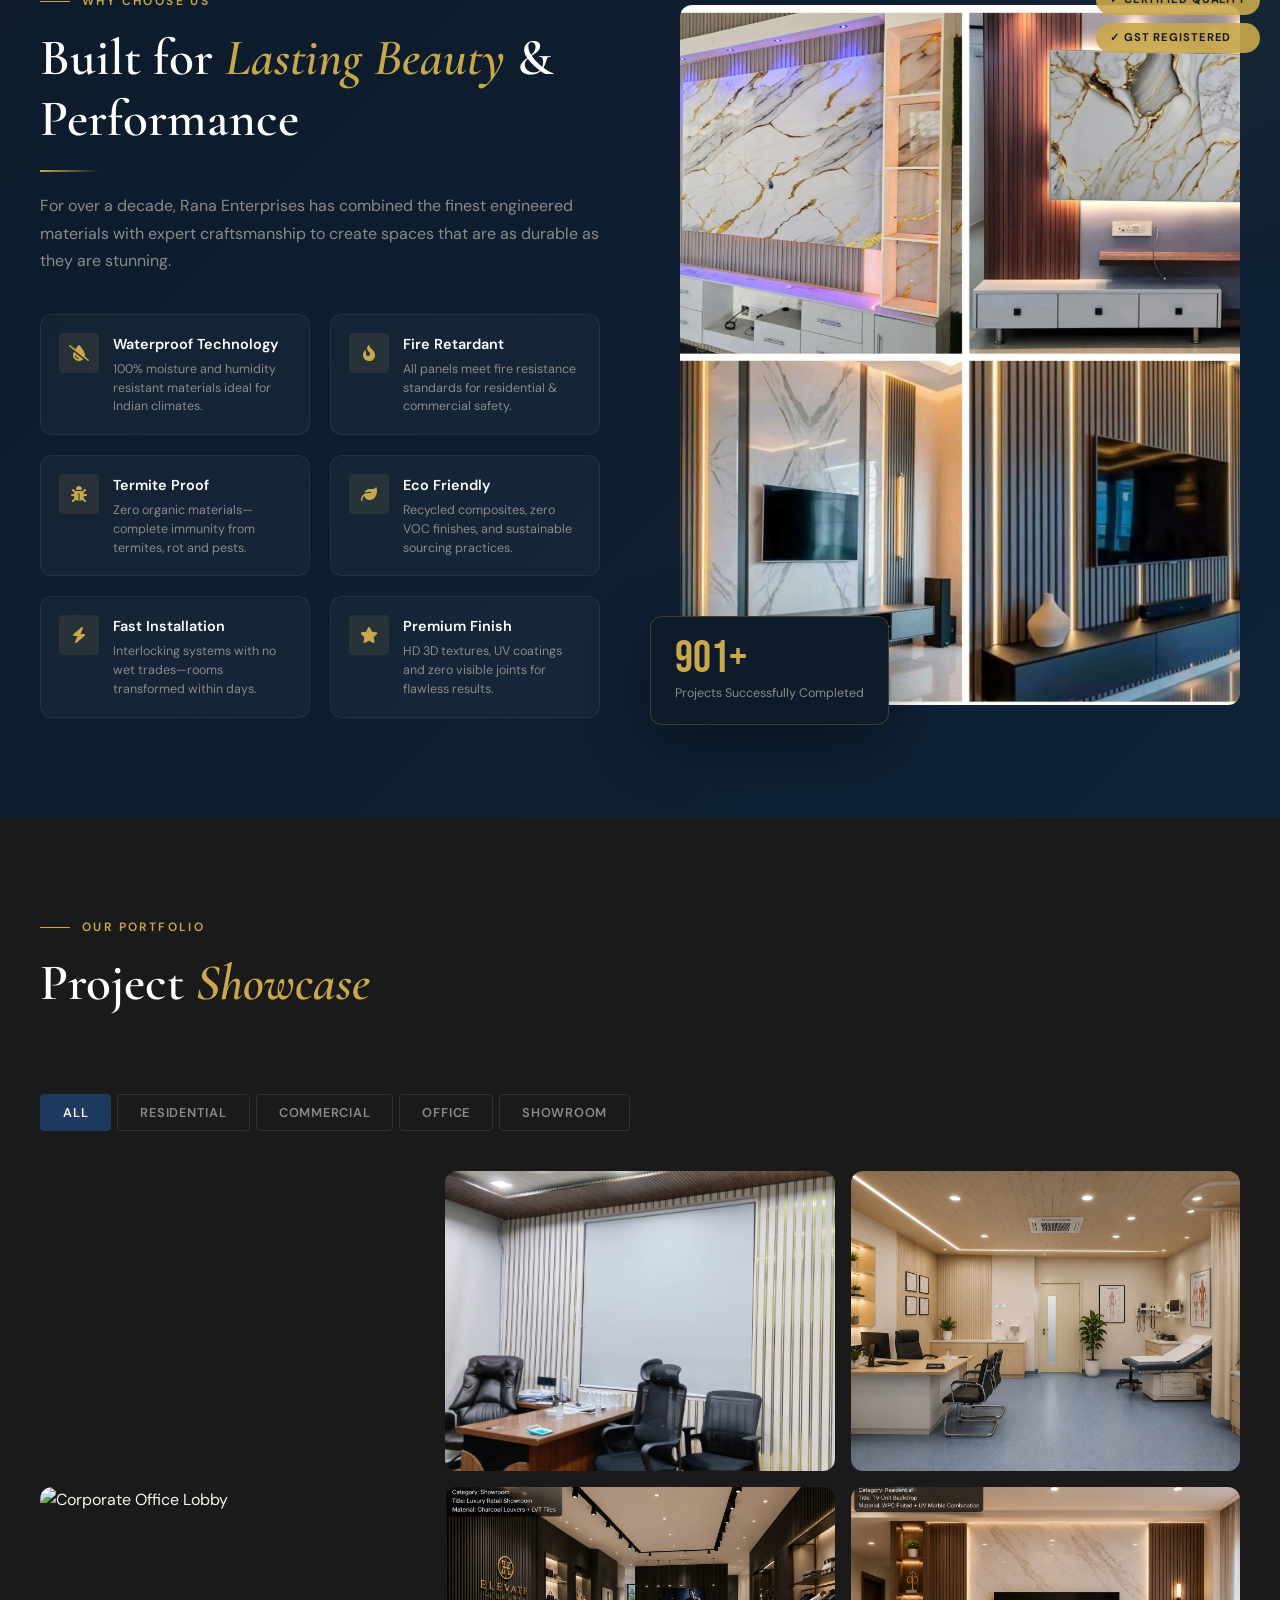
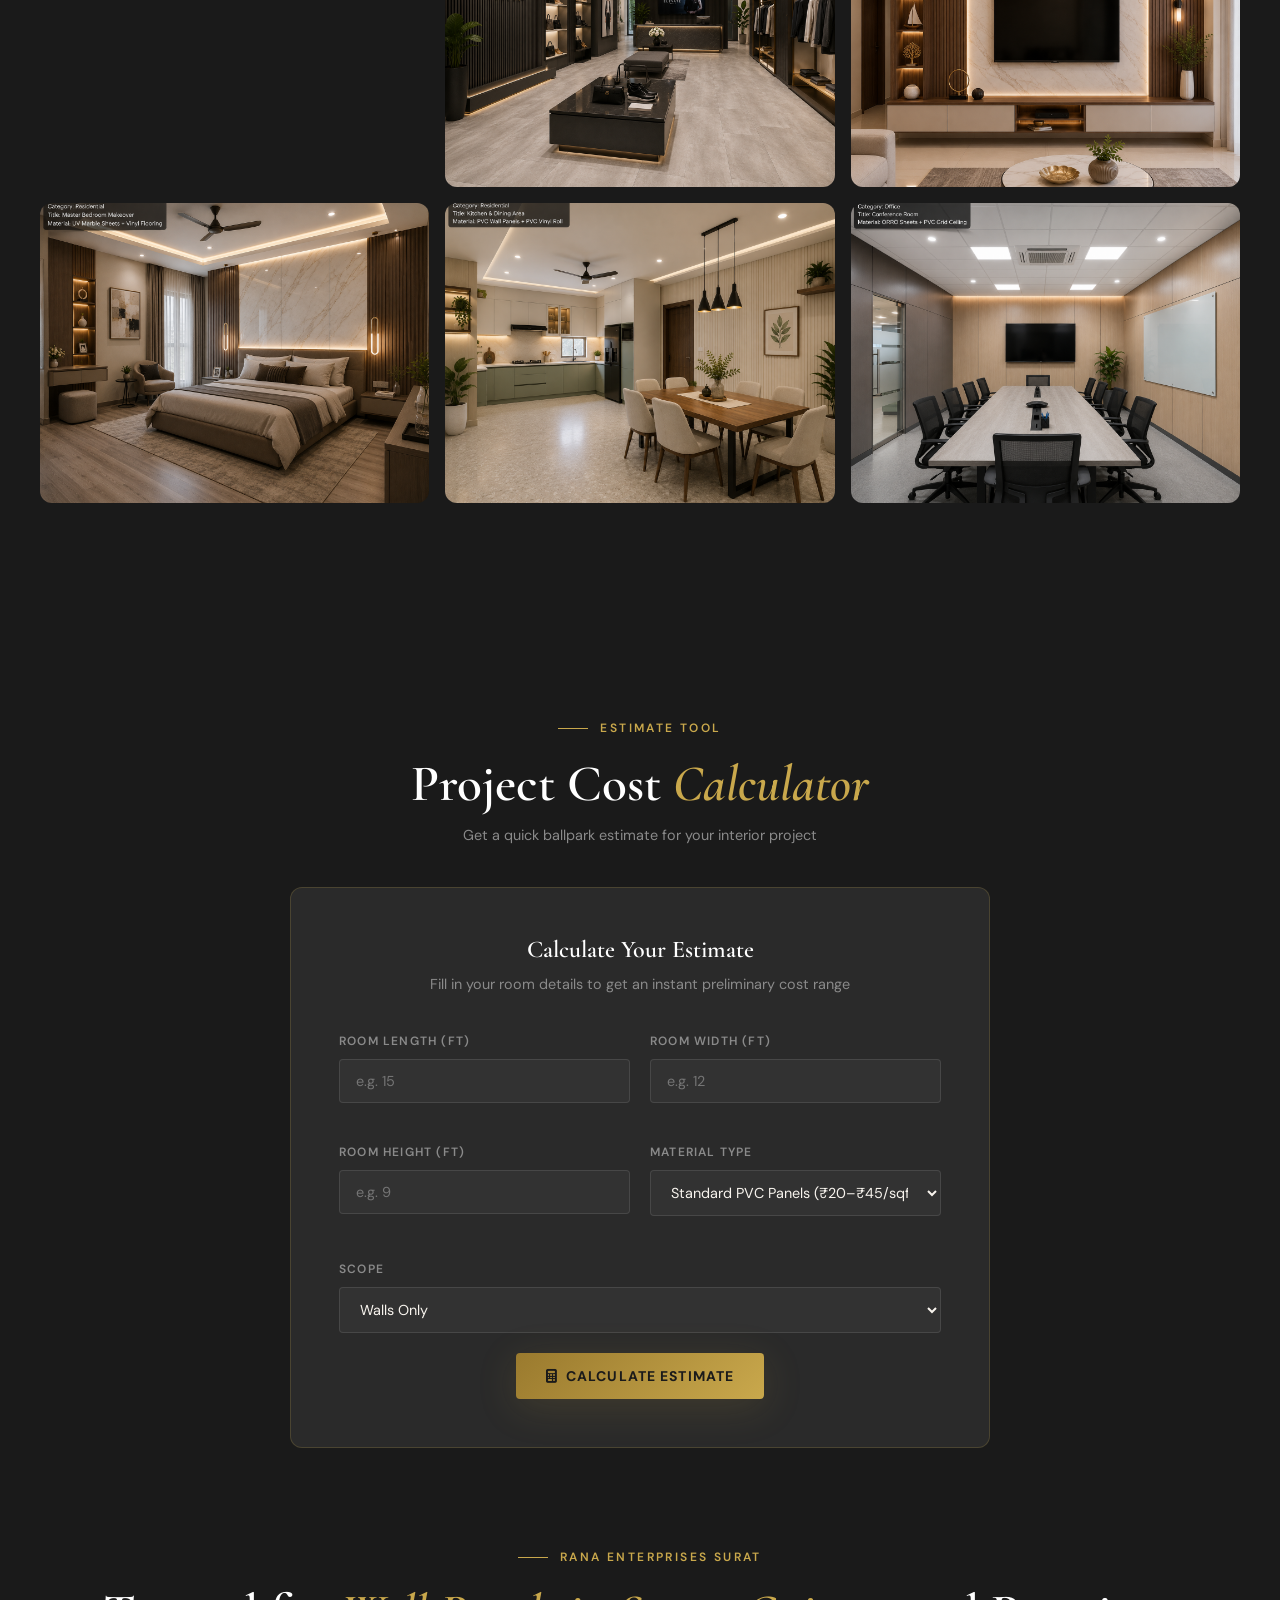
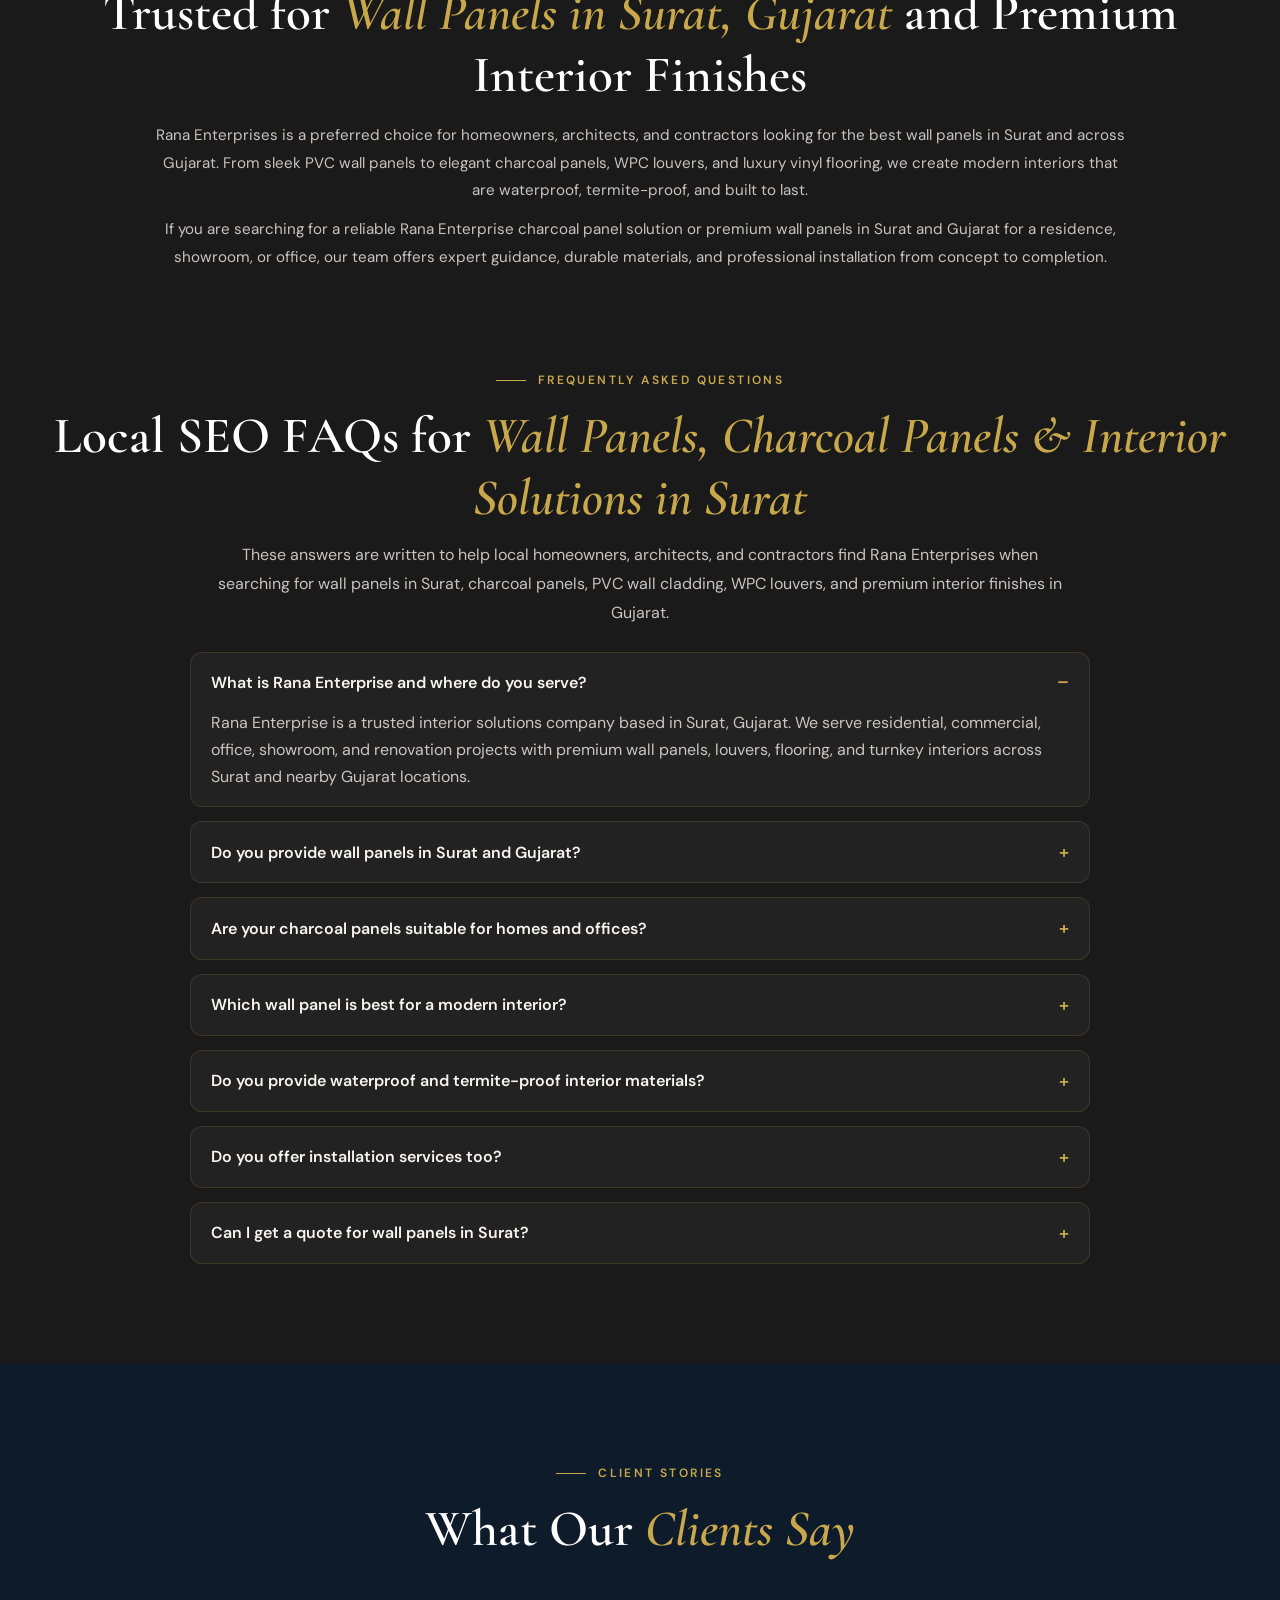
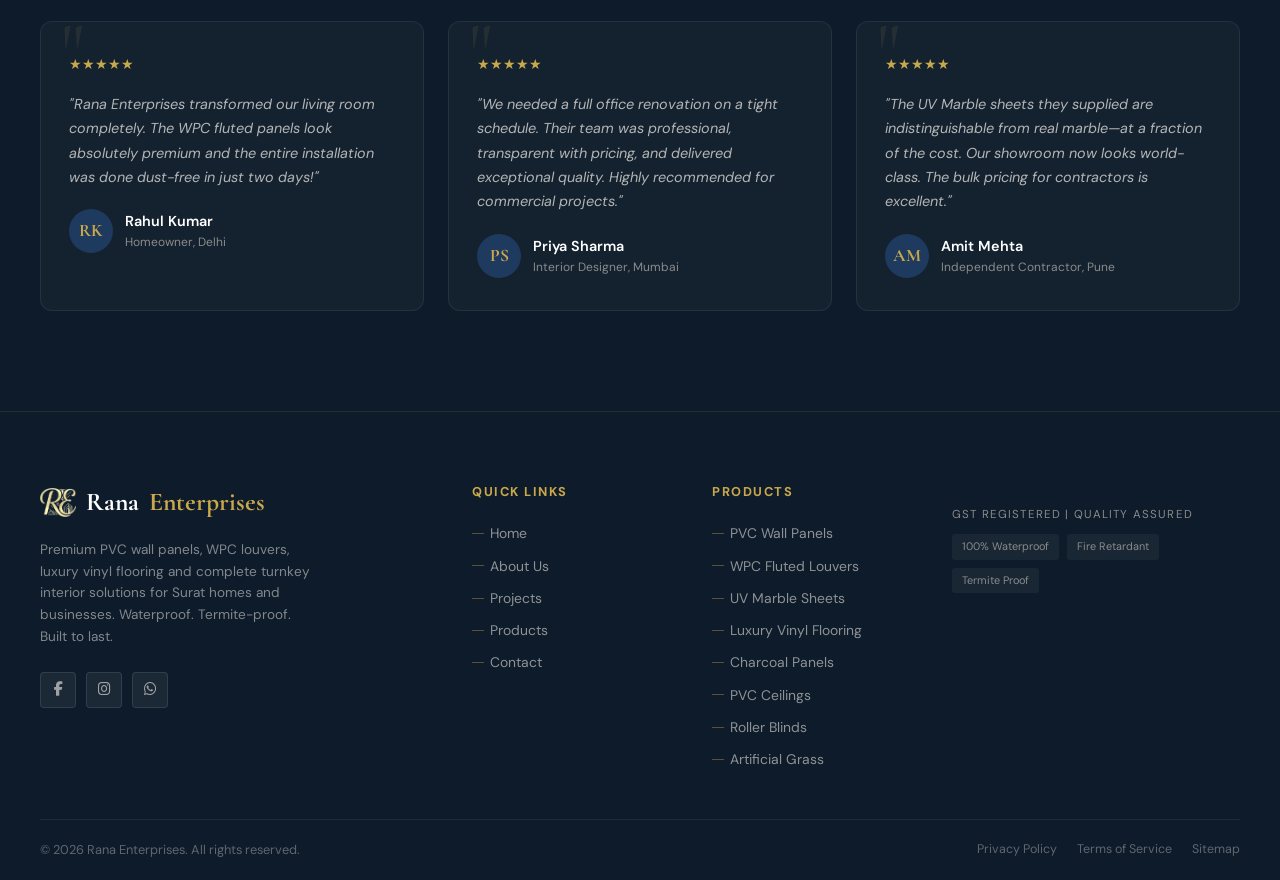
==== commit 78882934: "Update FAQ with Rana Enterprise singular naming" ====
--- a/index.html
+++ b/index.html
@@ -38,7 +38,7 @@
     "addressRegion": "Gujarat",
     "addressCountry": "IN"
   },
-  "areaServed": "Surat",
+  "areaServed": ["Surat", "Gujarat", "Navsari", "Bharuch", "Vapi", "Vadodara", "Ahmedabad", "Rajkot"],
   "openingHours": "Mo-Sa 09:00-19:00",
   "sameAs": ["https://www.facebook.com/share/1EucKPHmj1/","https://www.instagram.com/ranjeet_rana_0121"]
 }
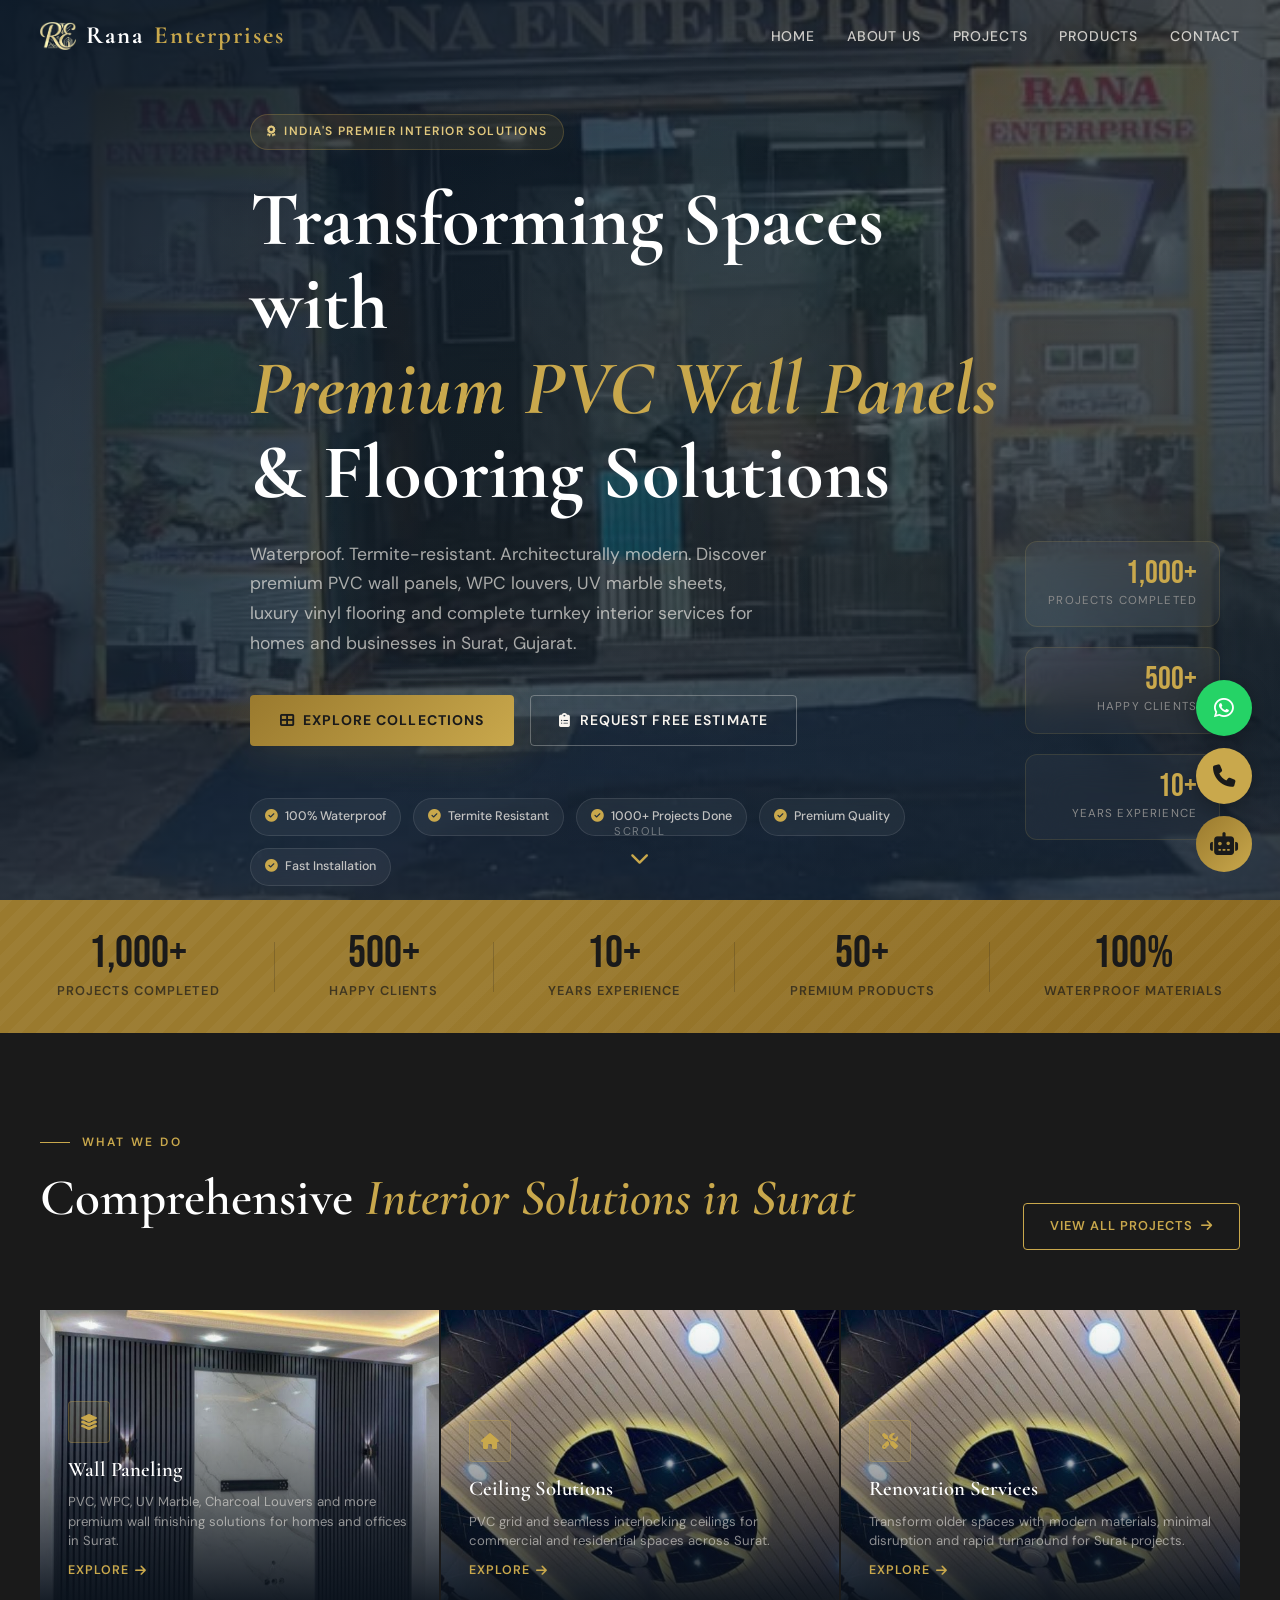
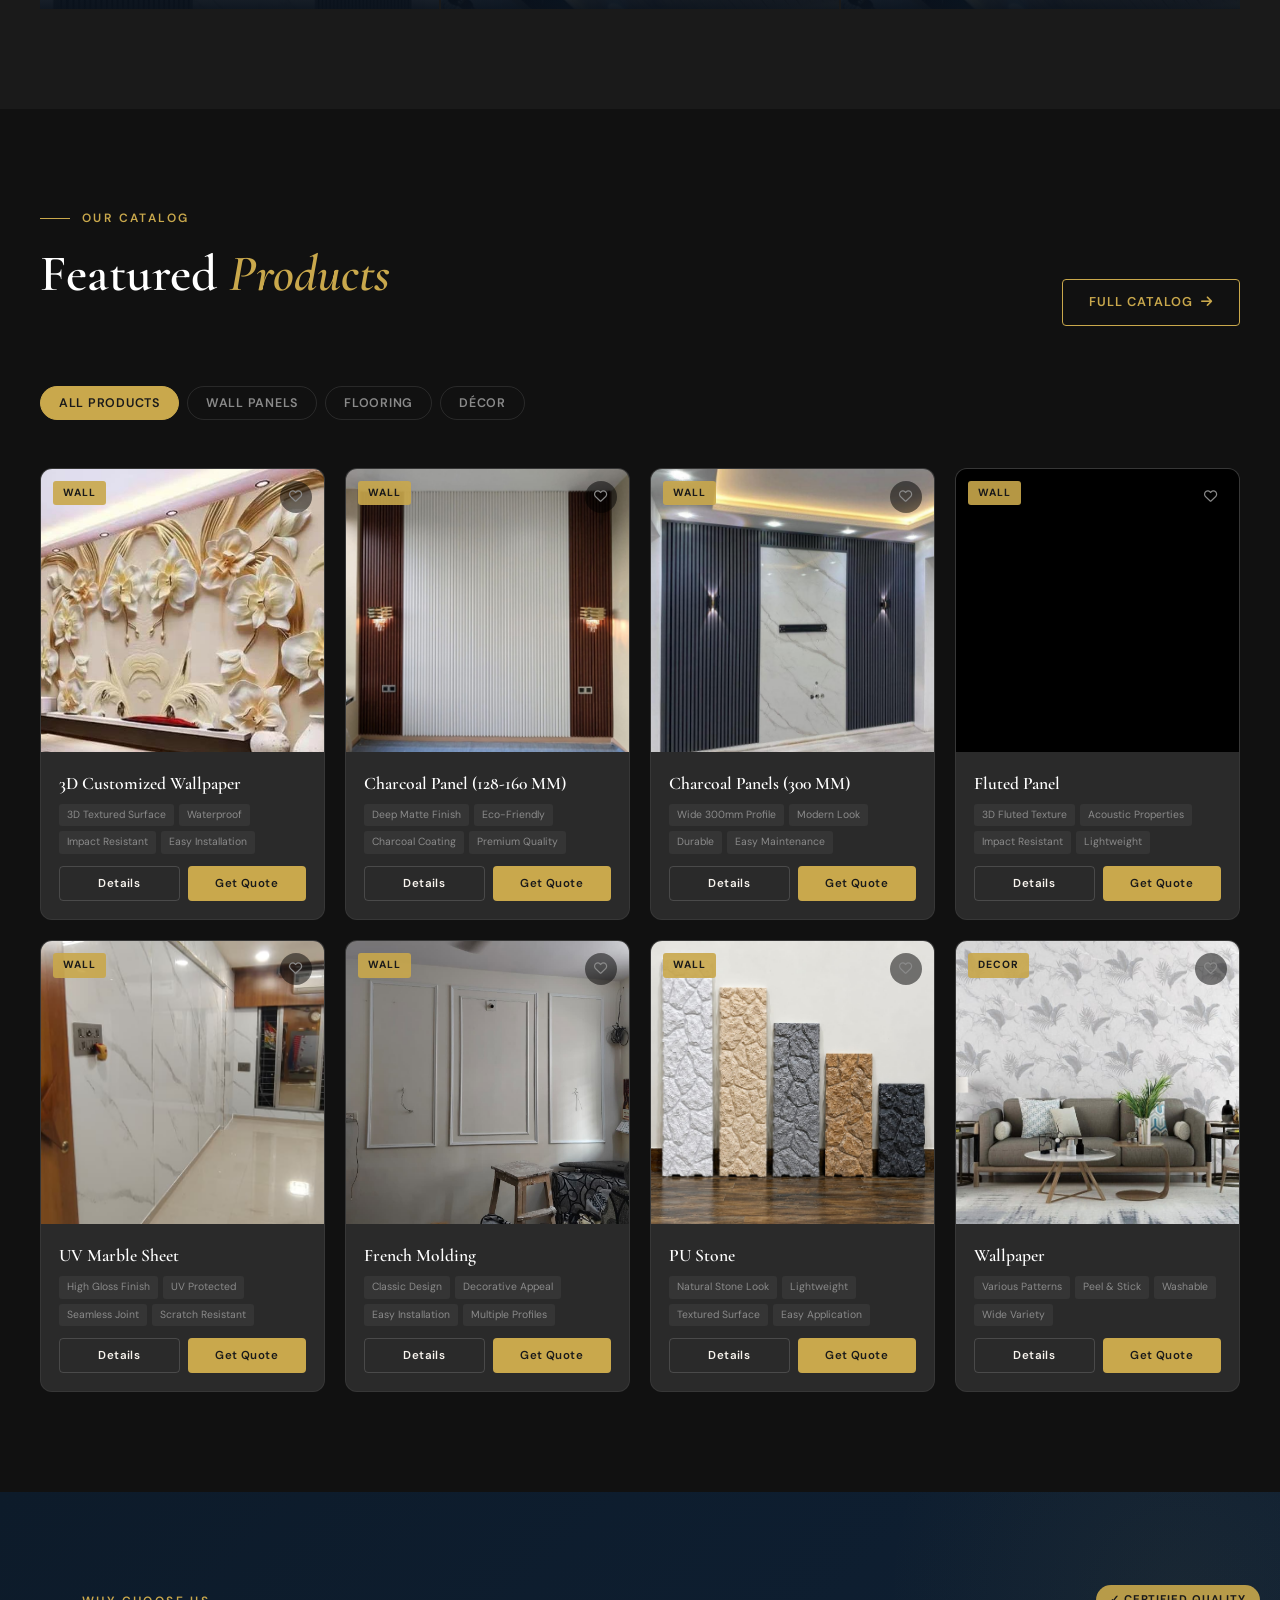
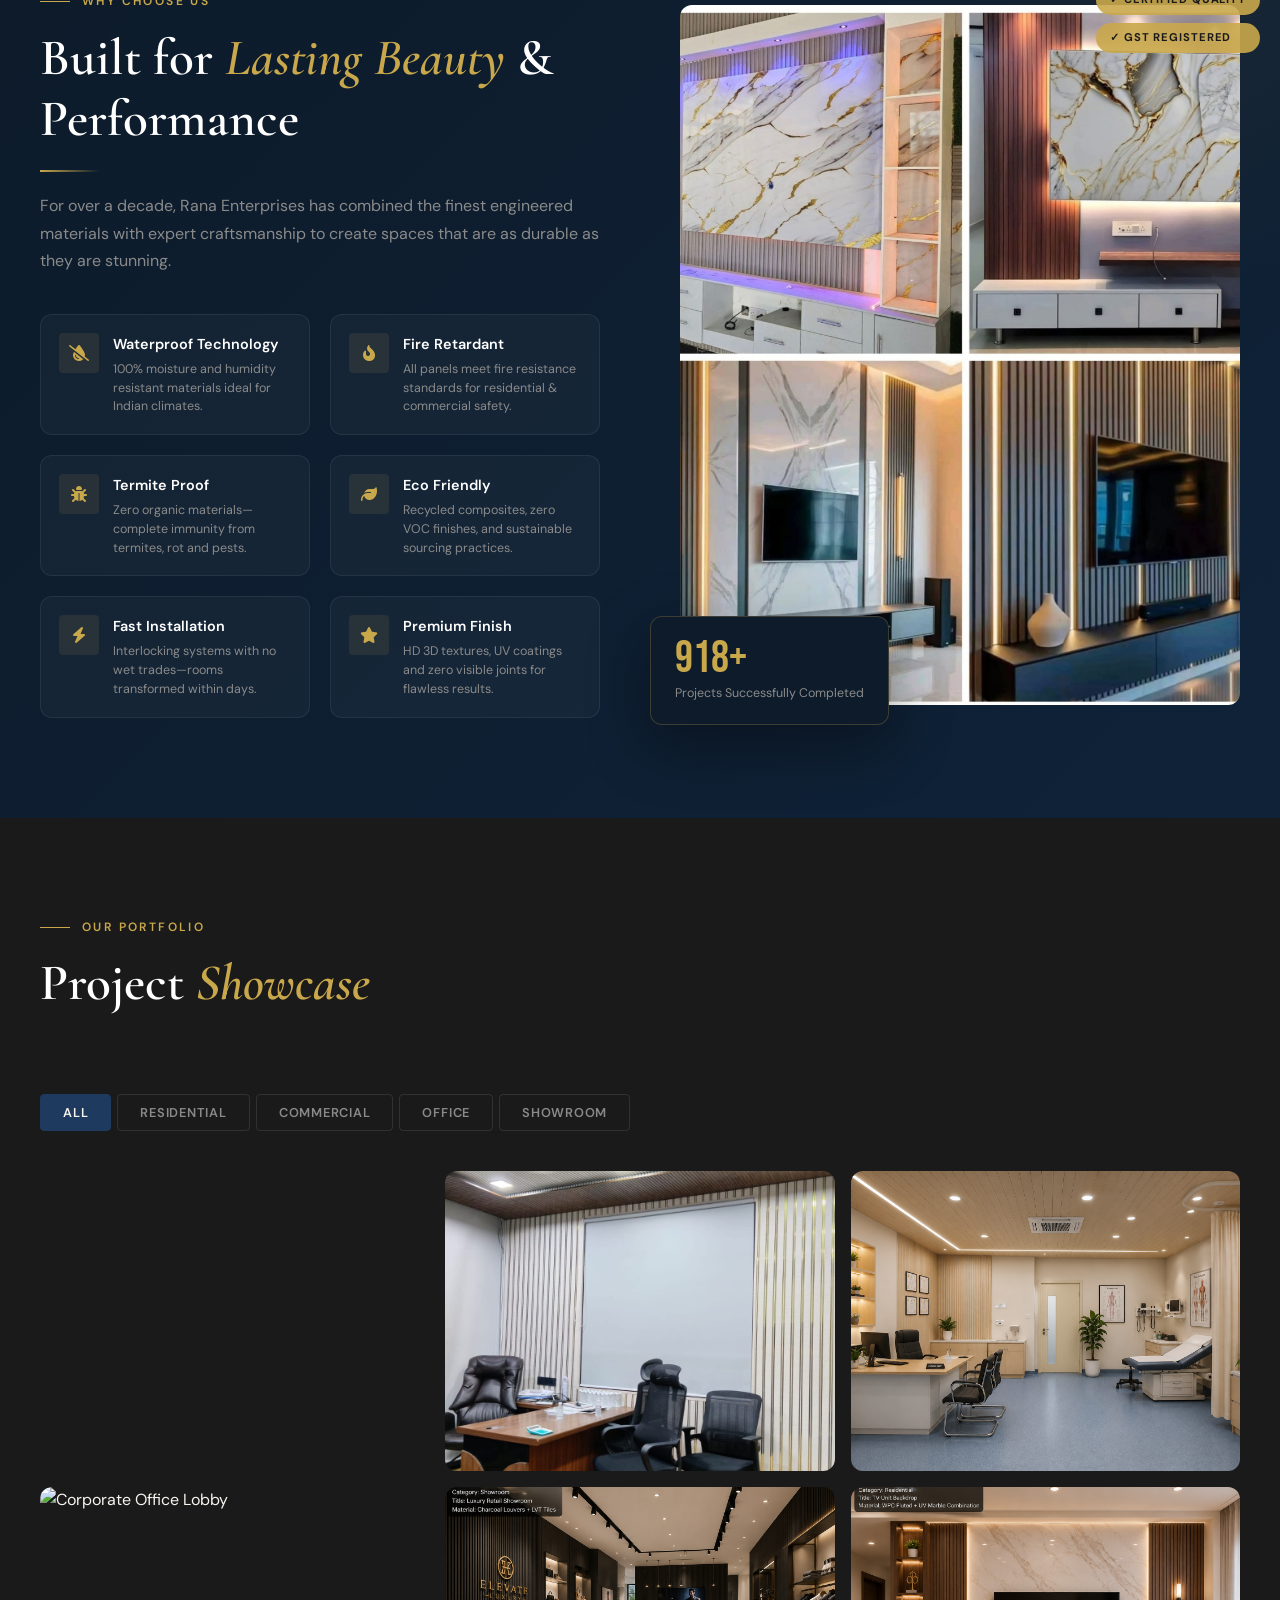
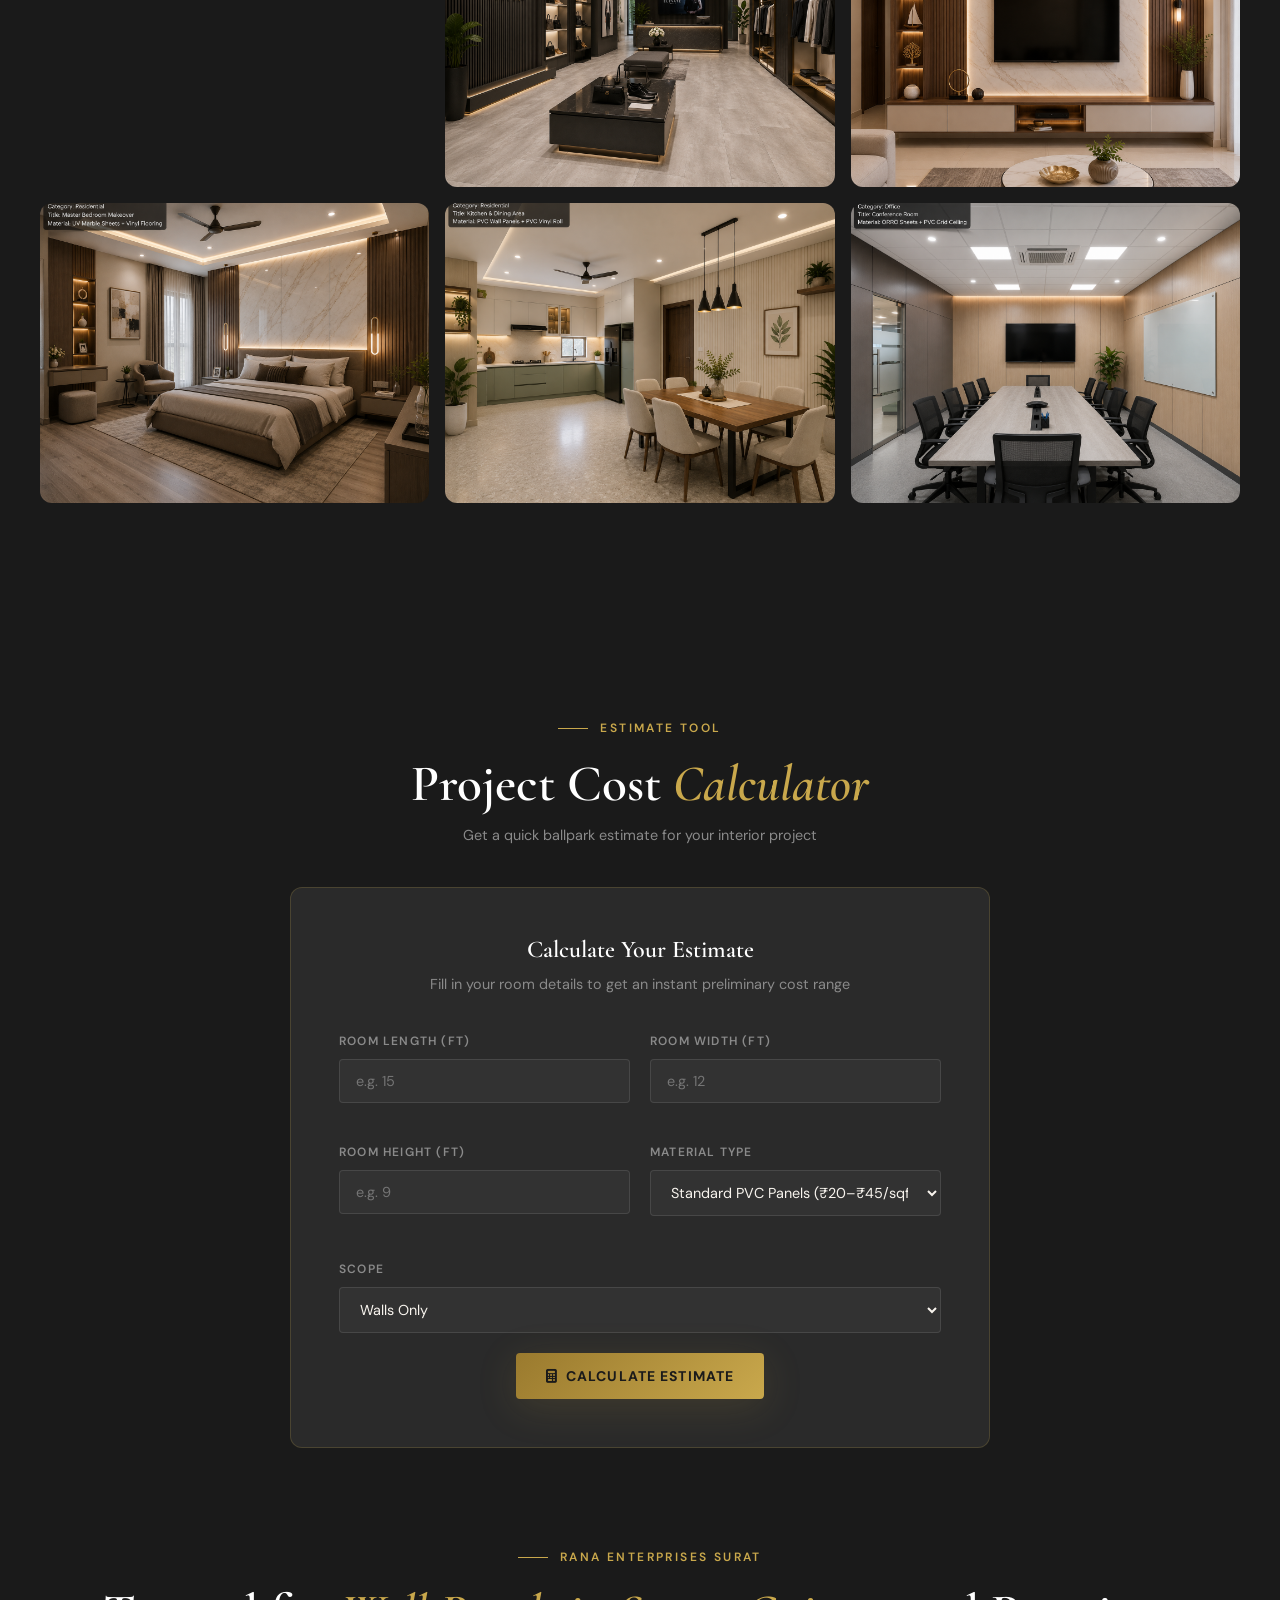
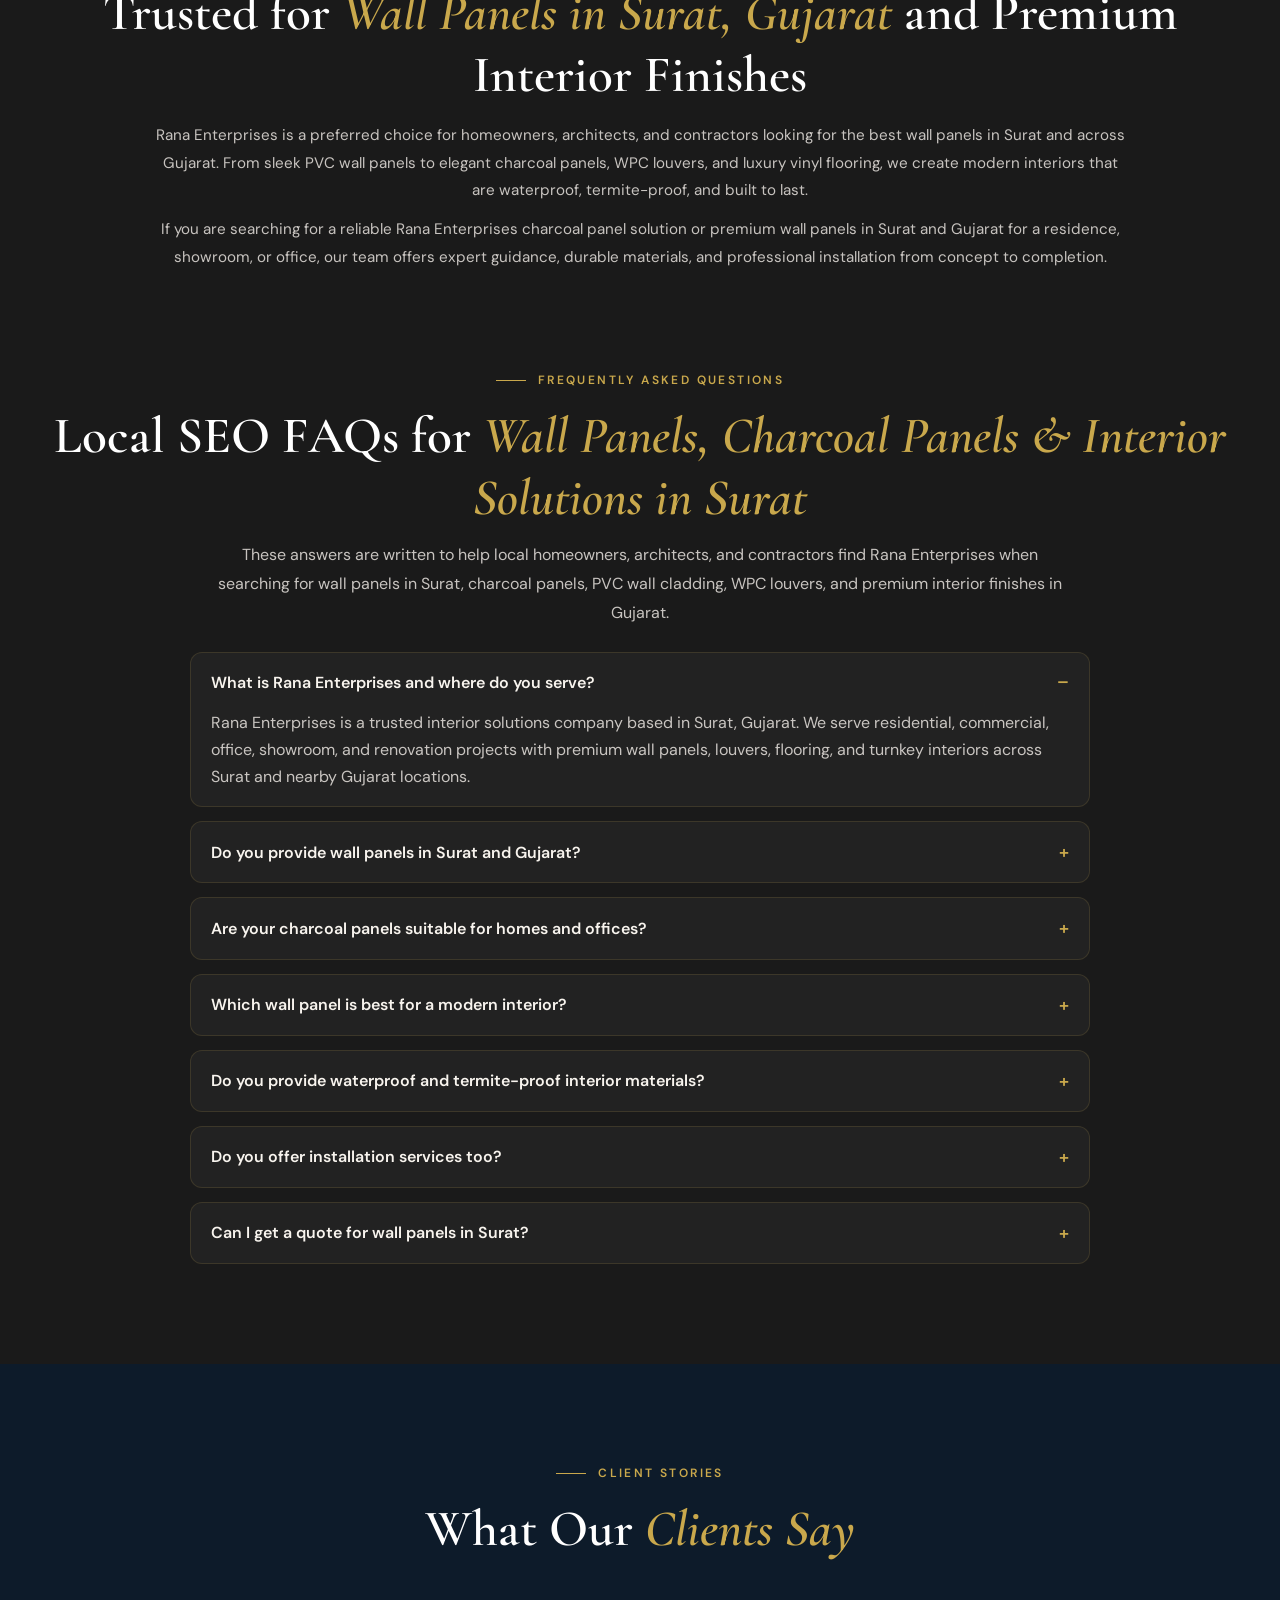
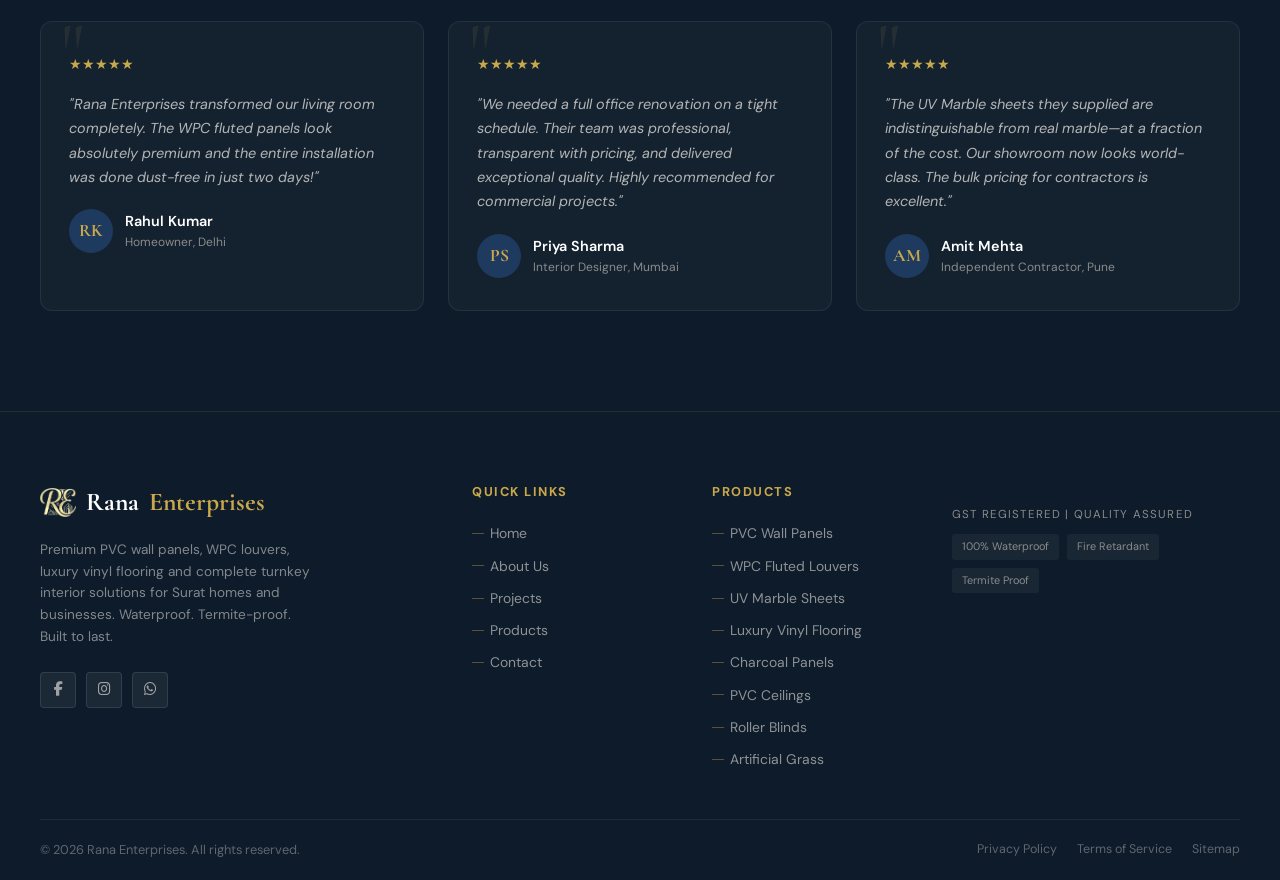
==== commit 65638673: "Change all instances to Rana Enterprises (plural) for consistent branding" ====
--- a/index.html
+++ b/index.html
@@ -59,10 +59,10 @@
   "mainEntity": [
     {
       "@type": "Question",
-      "name": "What is Rana Enterprise and where do you serve?",
+      "name": "What is Rana Enterprises and where do you serve?",
       "acceptedAnswer": {
         "@type": "Answer",
-        "text": "Rana Enterprise is a trusted interior solutions company based in Surat, Gujarat. We serve residential, commercial, office, showroom, and renovation projects with premium wall panels, louvers, flooring, and turnkey interiors across Surat and nearby Gujarat locations."
+        "text": "Rana Enterprises is a trusted interior solutions company based in Surat, Gujarat. We serve residential, commercial, office, showroom, and renovation projects with premium wall panels, louvers, flooring, and turnkey interiors across Surat and nearby Gujarat locations."
       }
     },
     {
@@ -70,7 +70,7 @@
       "name": "Do you provide wall panels in Surat and Gujarat?",
       "acceptedAnswer": {
         "@type": "Answer",
-        "text": "Yes. Rana Enterprise supplies premium PVC wall panels, fluted charcoal panels, WPC louvers, and luxury vinyl flooring for homes, offices, showrooms, and commercial spaces across Surat and other cities in Gujarat."
+        "text": "Yes. Rana Enterprises supplies premium PVC wall panels, fluted charcoal panels, WPC louvers, and luxury vinyl flooring for homes, offices, showrooms, and commercial spaces across Surat and other cities in Gujarat."
       }
     },
     {
@@ -413,7 +413,7 @@
         Rana Enterprises is a preferred choice for homeowners, architects, and contractors looking for the best wall panels in Surat and across Gujarat. From sleek PVC wall panels to elegant charcoal panels, WPC louvers, and luxury vinyl flooring, we create modern interiors that are waterproof, termite-proof, and built to last.
       </p>
       <p style="max-width:980px;margin:0 auto;font-size:0.95rem;color:rgba(248,244,238,0.78);line-height:1.8;text-align:center">
-        If you are searching for a reliable Rana Enterprise charcoal panel solution or premium wall panels in Surat and Gujarat for a residence, showroom, or office, our team offers expert guidance, durable materials, and professional installation from concept to completion.
+        If you are searching for a reliable Rana Enterprises charcoal panel solution or premium wall panels in Surat and Gujarat for a residence, showroom, or office, our team offers expert guidance, durable materials, and professional installation from concept to completion.
       </p>
     </div>
   </section>
@@ -427,12 +427,12 @@
       </p>
       <div class="faq-list">
         <details class="faq-item" open>
-          <summary>What is Rana Enterprise and where do you serve?</summary>
-          <p>Rana Enterprise is a trusted interior solutions company based in Surat, Gujarat. We serve residential, commercial, office, showroom, and renovation projects with premium wall panels, louvers, flooring, and turnkey interiors across Surat and nearby Gujarat locations.</p>
+          <summary>What is Rana Enterprises and where do you serve?</summary>
+          <p>Rana Enterprises is a trusted interior solutions company based in Surat, Gujarat. We serve residential, commercial, office, showroom, and renovation projects with premium wall panels, louvers, flooring, and turnkey interiors across Surat and nearby Gujarat locations.</p>
         </details>
         <details class="faq-item">
           <summary>Do you provide wall panels in Surat and Gujarat?</summary>
-          <p>Yes. Rana Enterprise offers premium PVC wall panels, fluted charcoal panels, WPC wall solutions, and modern interior finishes for projects across Surat, Gujarat, and surrounding regions.</p>
+          <p>Yes. Rana Enterprises offers premium PVC wall panels, fluted charcoal panels, WPC wall solutions, and modern interior finishes for projects across Surat, Gujarat, and surrounding regions.</p>
         </details>
         <details class="faq-item">
           <summary>Are your charcoal panels suitable for homes and offices?</summary>
@@ -448,7 +448,7 @@
         </details>
         <details class="faq-item">
           <summary>Do you offer installation services too?</summary>
-          <p>Yes. Rana Enterprise provides complete installation support for wall panels, ceilings, flooring, and interior finishing solutions so your project is completed smoothly from start to finish.</p>
+          <p>Yes. Rana Enterprises provides complete installation support for wall panels, ceilings, flooring, and interior finishing solutions so your project is completed smoothly from start to finish.</p>
         </details>
         <details class="faq-item">
           <summary>Can I get a quote for wall panels in Surat?</summary>
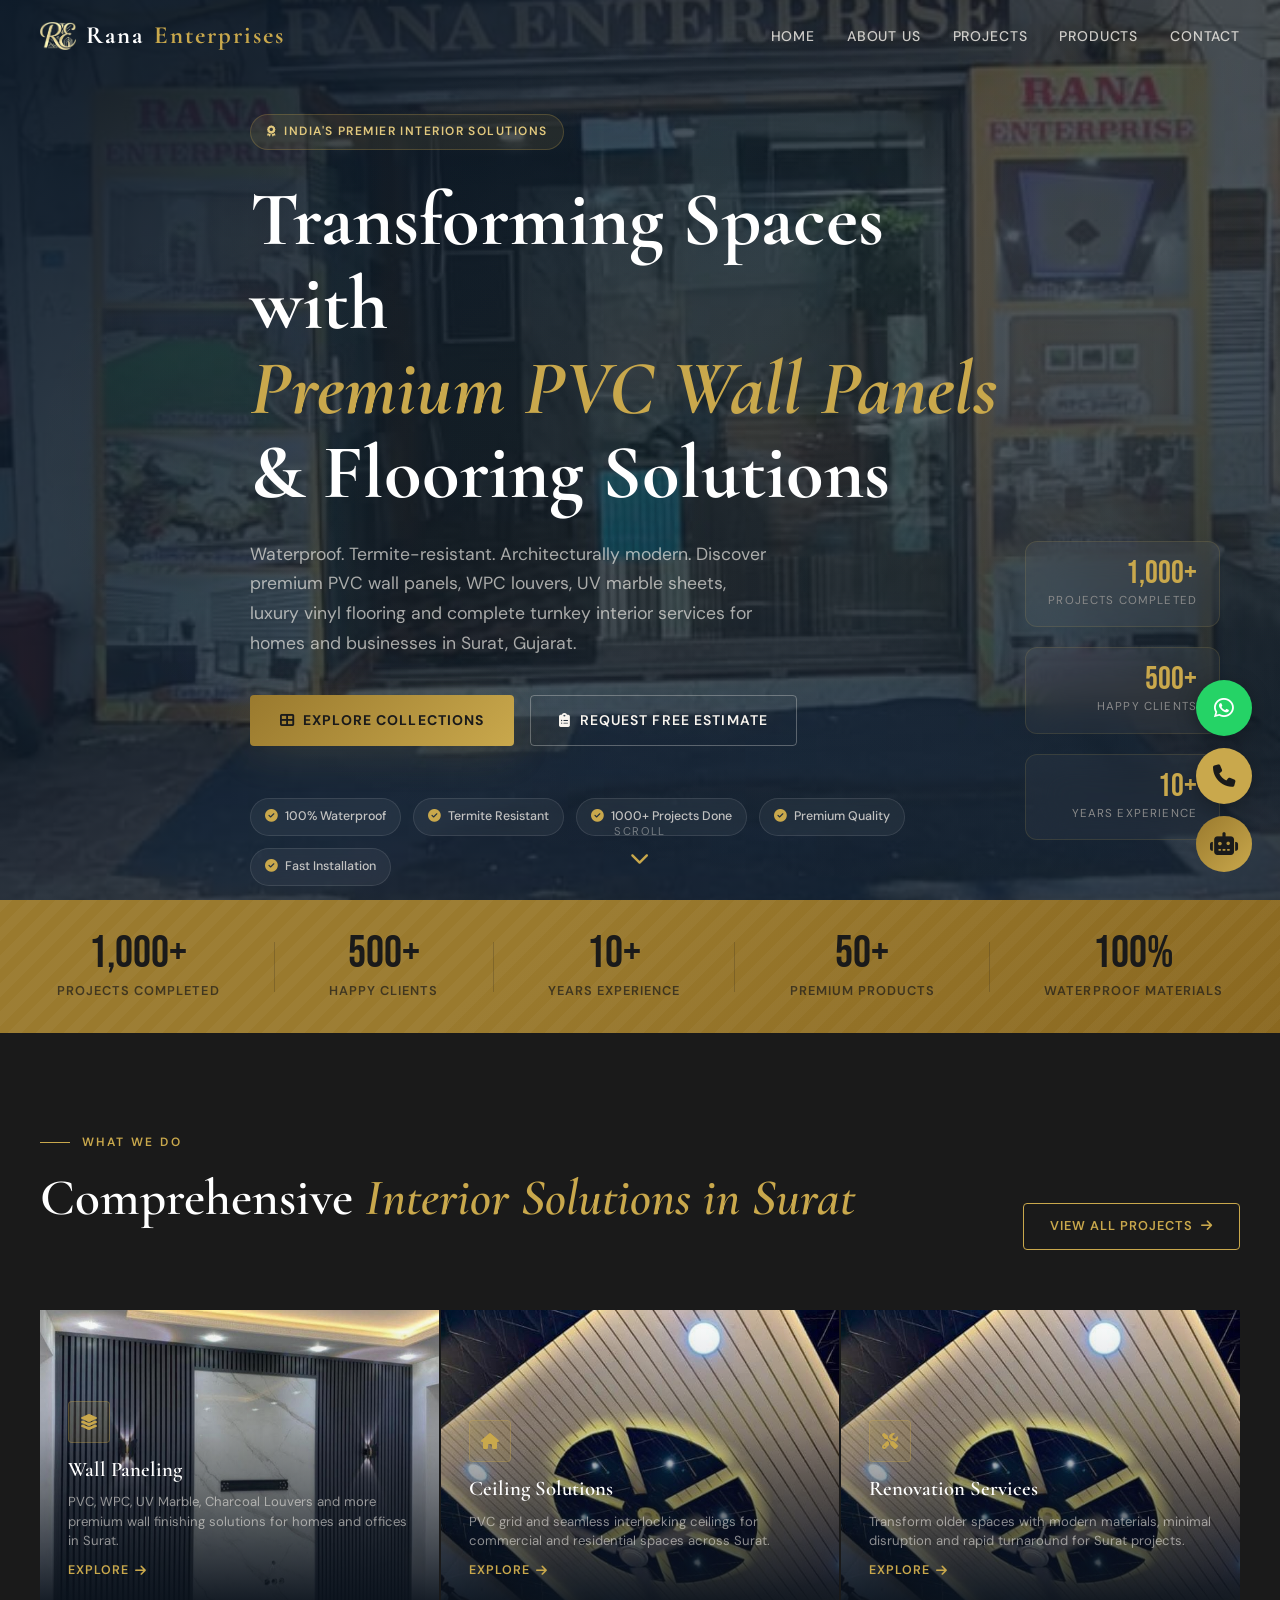
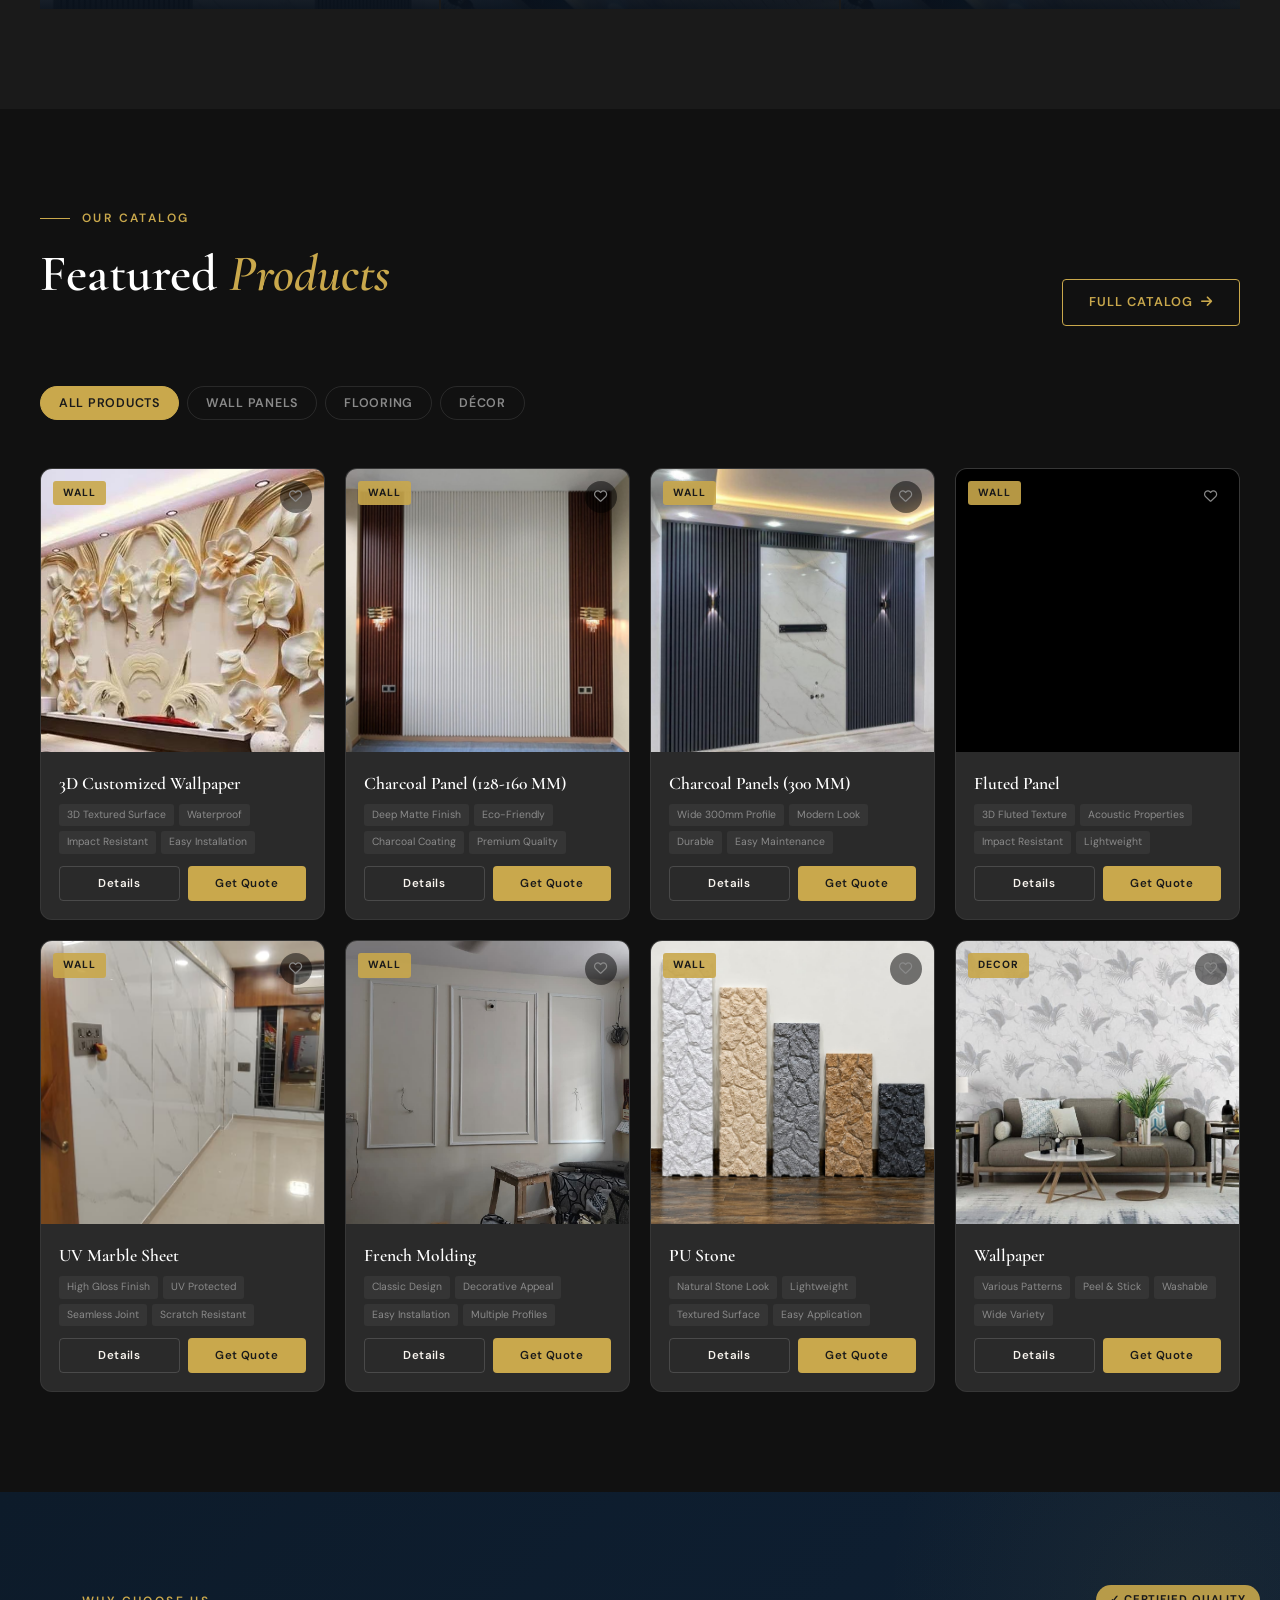
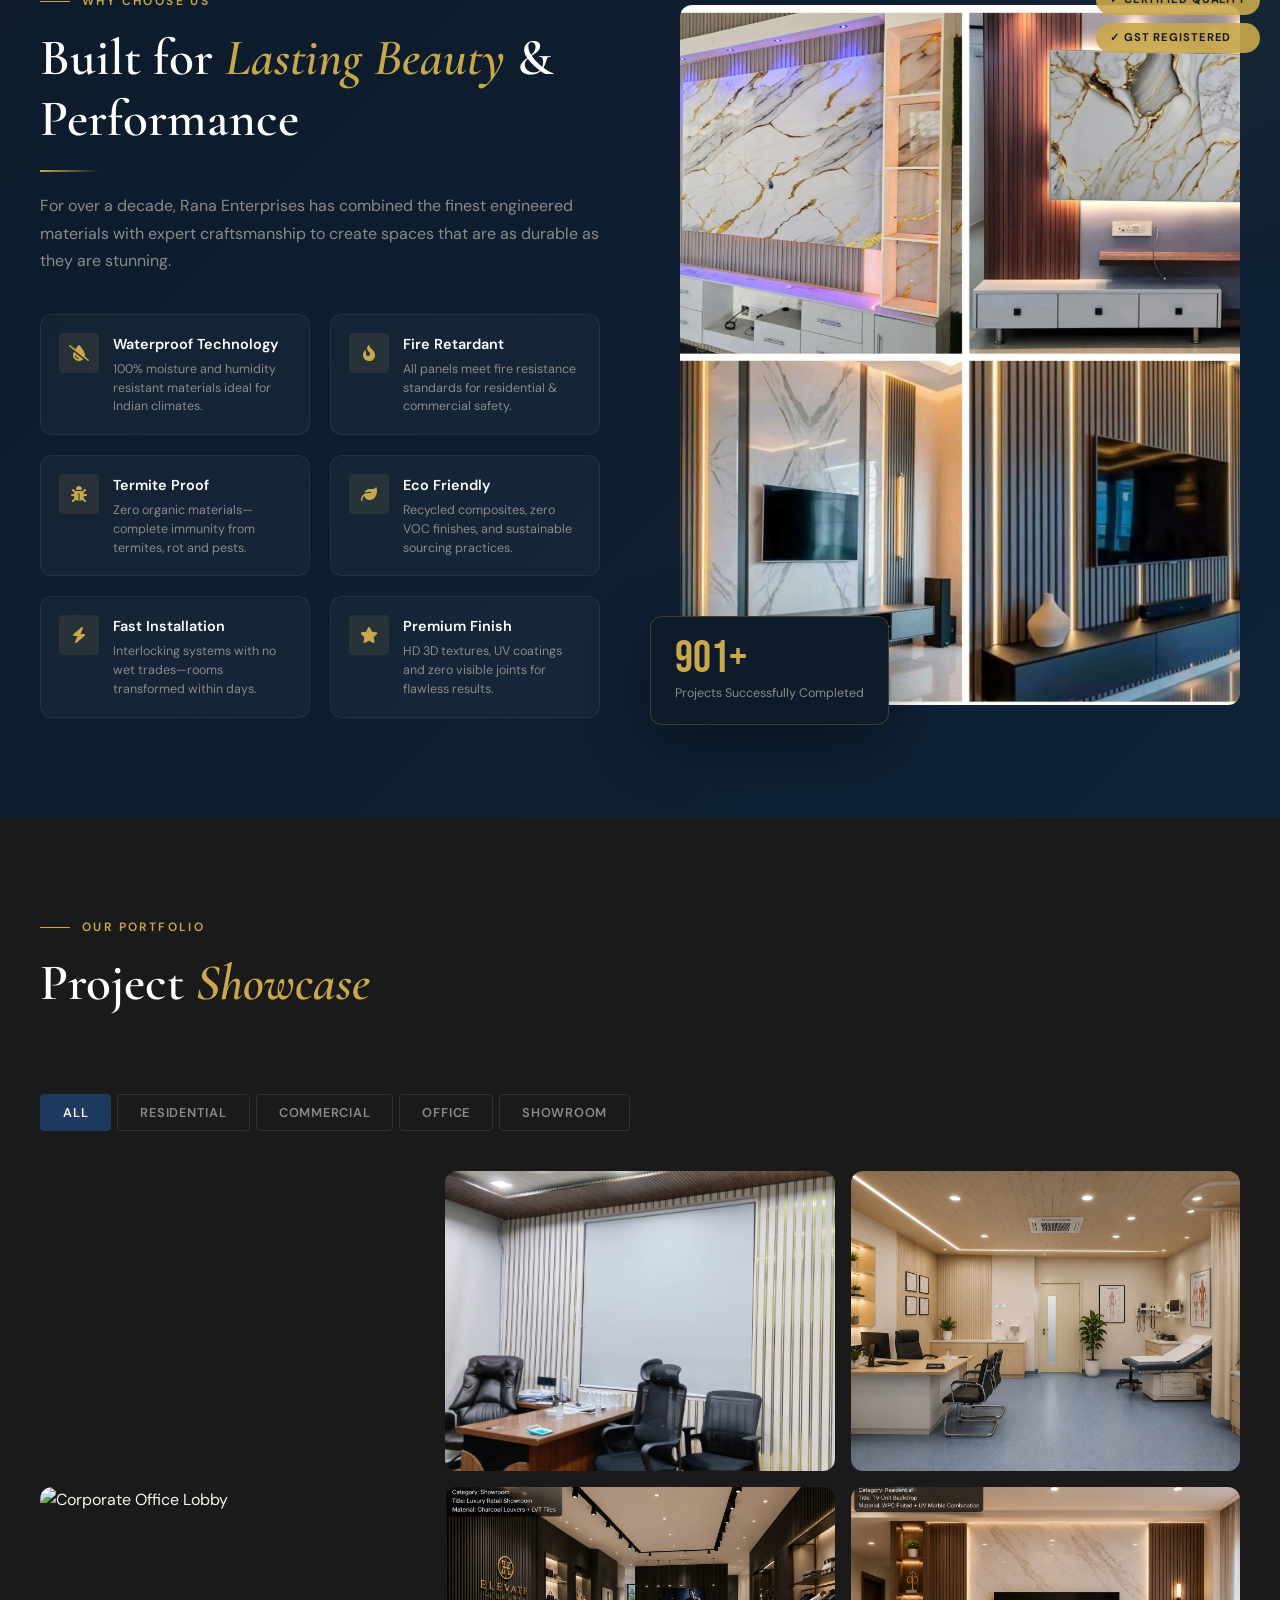
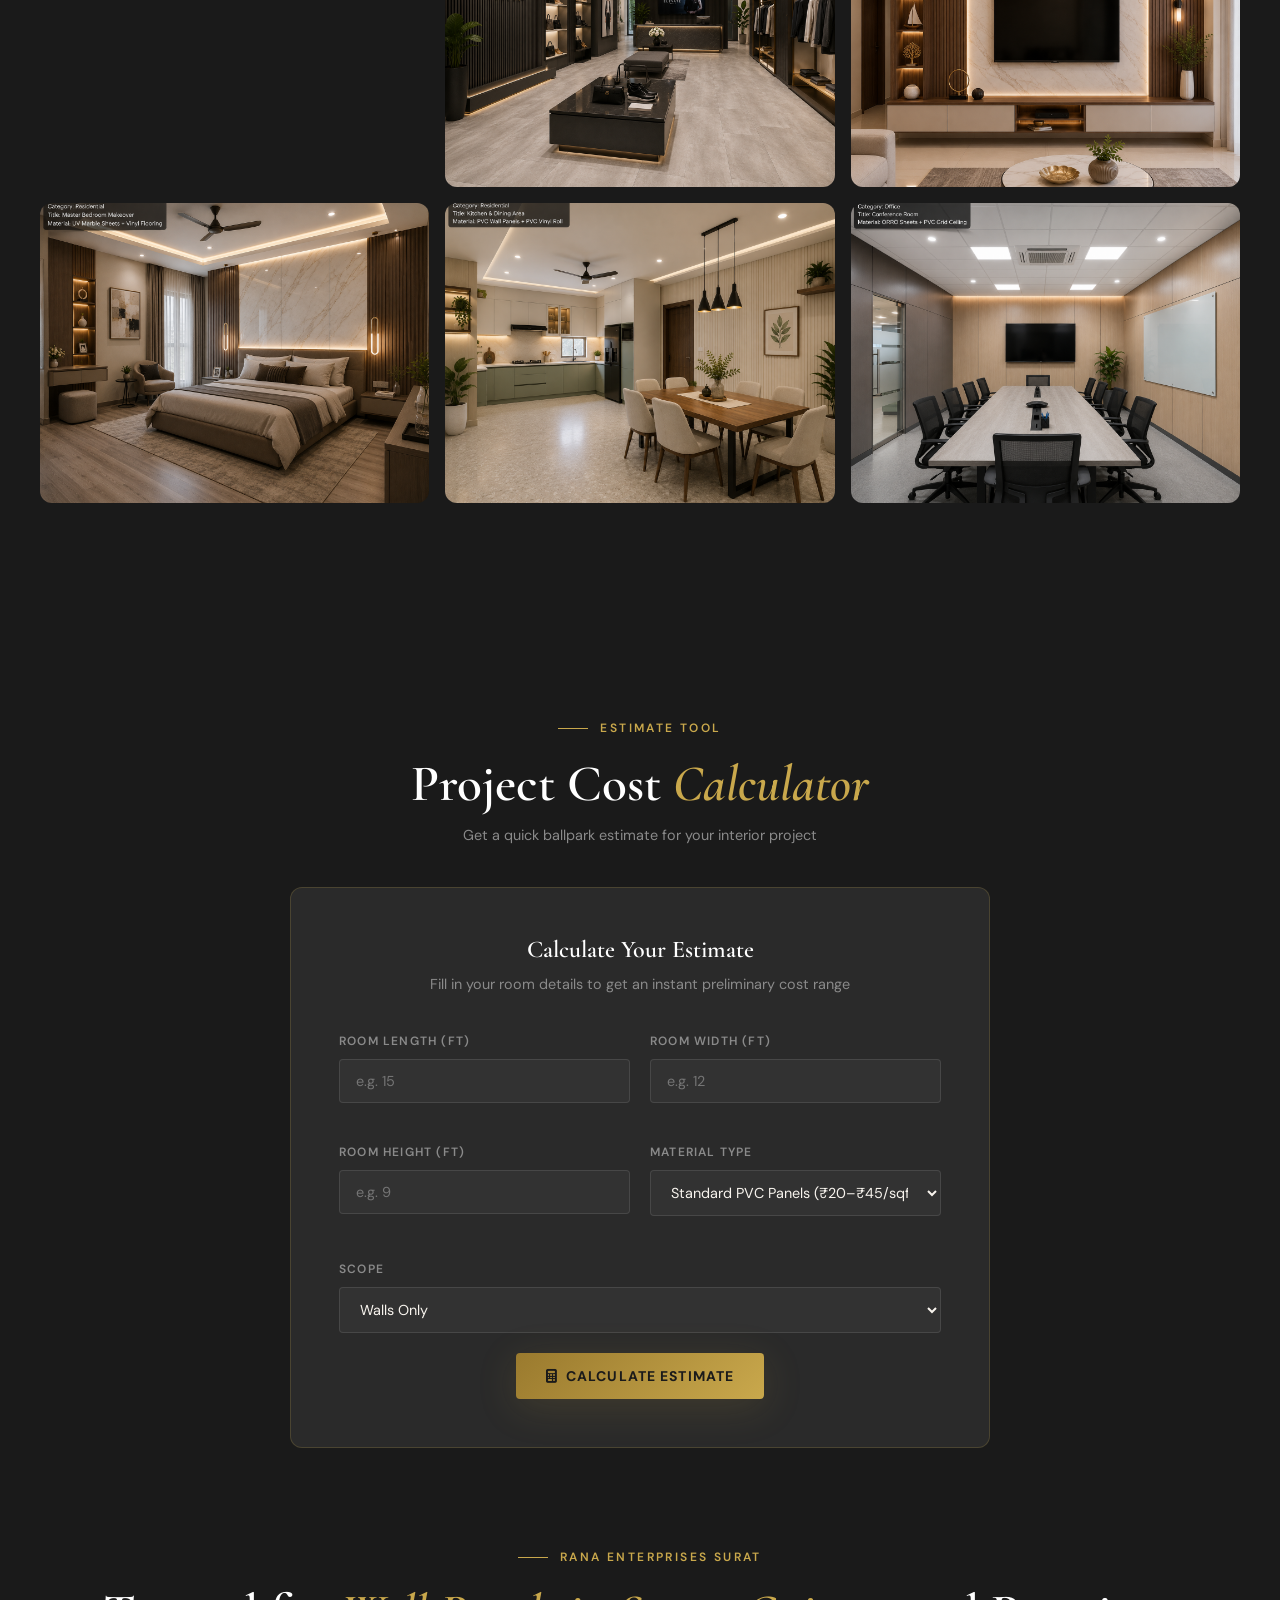
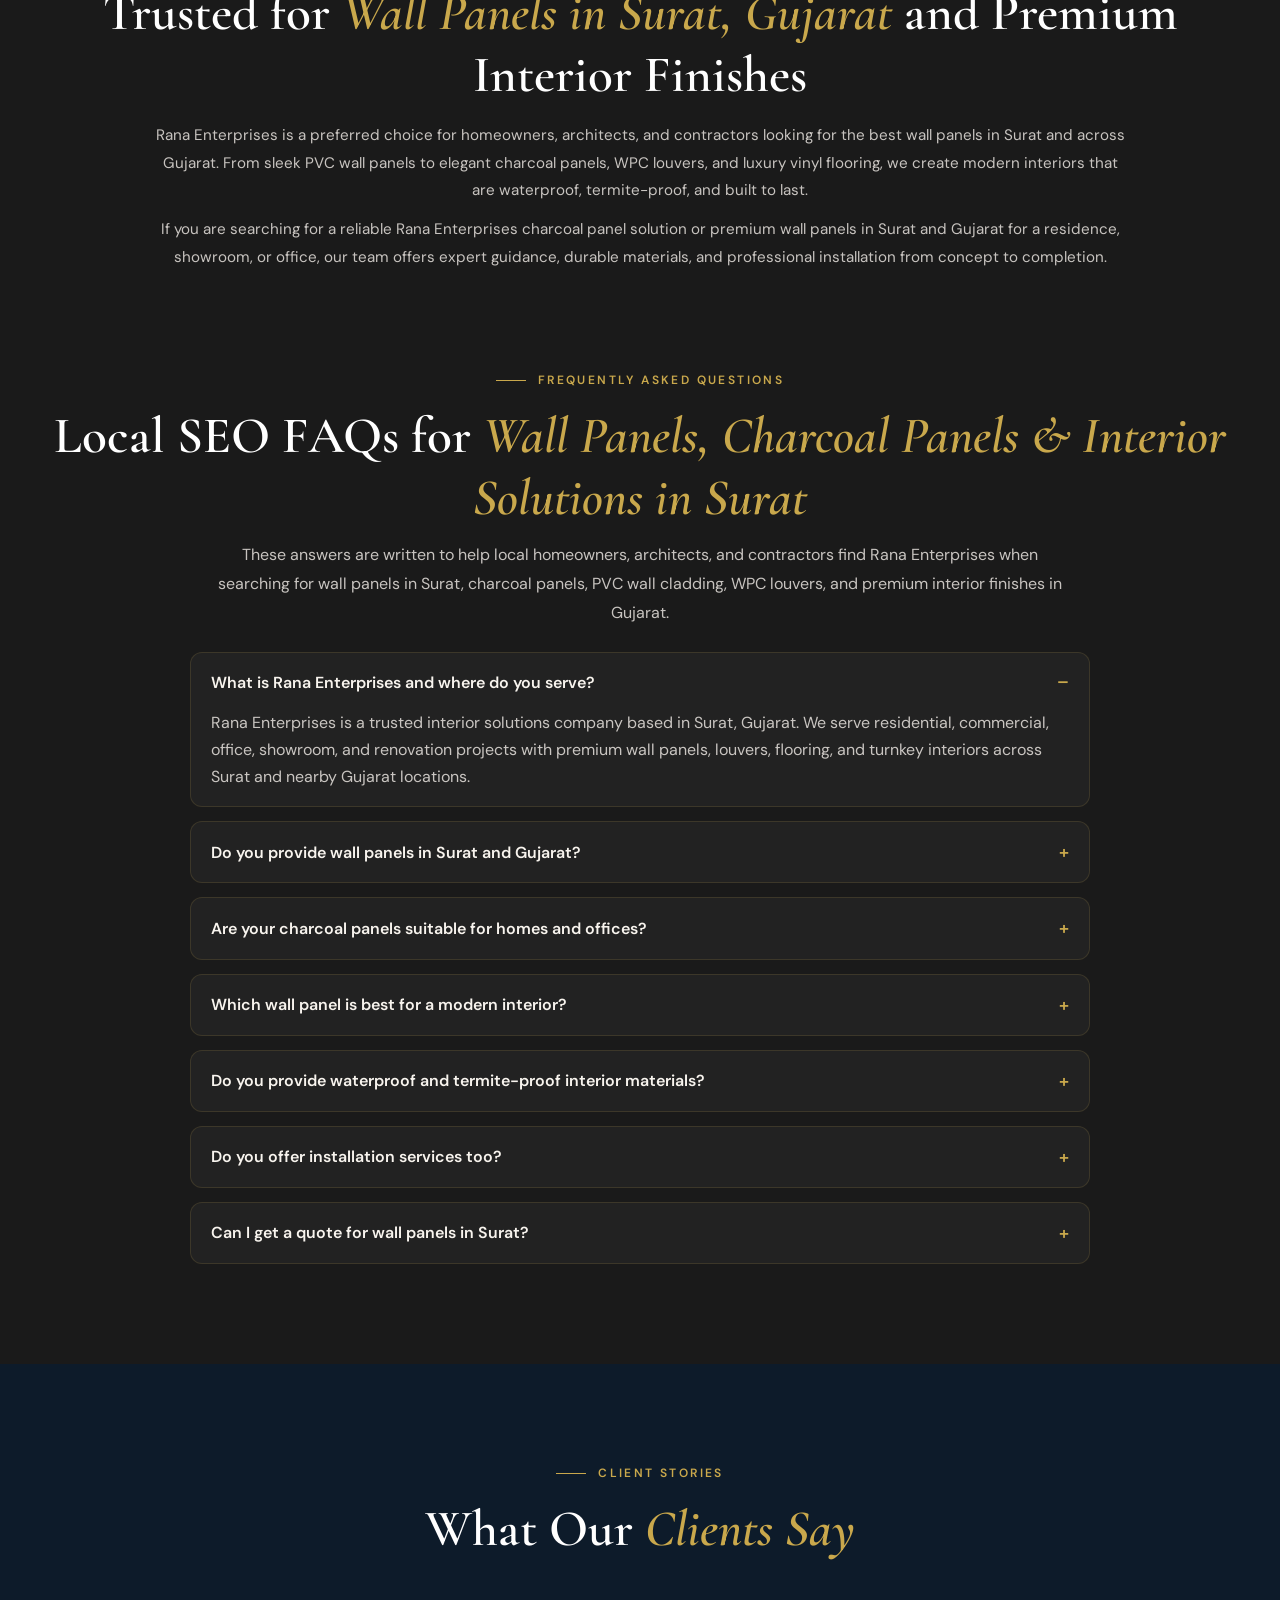
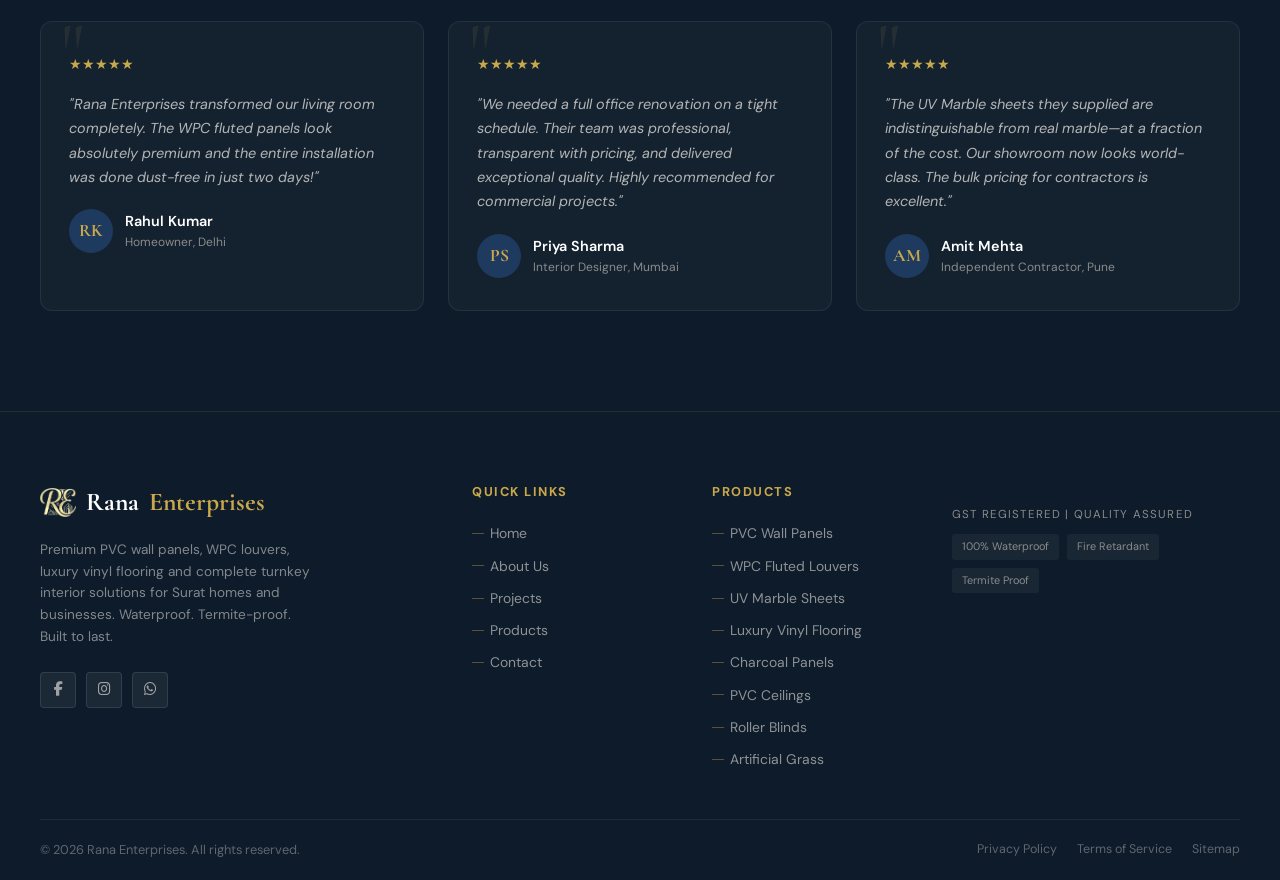
==== commit f9ca00f7: "Fix explore buttons - make service cards clickable links to products page" ====
--- a/index.html
+++ b/index.html
@@ -199,7 +199,7 @@
         <a href="projects.html" class="btn-gold-outline">View All Projects <i class="fas fa-arrow-right"></i></a>
       </div>
       <div class="services-grid" data-aos>
-        <div class="service-card">
+        <a href="products.html" class="service-card">
           <img src="images/pvc-wall-paneling.jpeg" alt="Wall Paneling" loading="lazy">
           <div class="service-overlay">
             <div class="service-icon"><i class="fas fa-layer-group"></i></div>
@@ -207,8 +207,8 @@
             <p>PVC, WPC, UV Marble, Charcoal Louvers and more premium wall finishing solutions for homes and offices in Surat.</p>
             <div class="service-card-cta">Explore <i class="fas fa-arrow-right"></i></div>
           </div>
-        </div>
-        <div class="service-card">
+        </a>
+        <a href="products.html" class="service-card">
           <img src="images/ceiling.jpeg" alt="Ceiling Solutions" loading="lazy">
           <div class="service-overlay">
             <div class="service-icon"><i class="fas fa-home"></i></div>
@@ -216,9 +216,9 @@
             <p>PVC grid and seamless interlocking ceilings for commercial and residential spaces across Surat.</p>
             <div class="service-card-cta">Explore <i class="fas fa-arrow-right"></i></div>
           </div>
-        </div>
+        </a>
        
-        <div class="service-card service-card-video" data-video-src="images/WhatsApp-Video-2026-07-21-at-8.56.45-PM.mp4">
+        <a href="products.html" class="service-card service-card-video" data-video-src="images/WhatsApp-Video-2026-07-21-at-8.56.45-PM.mp4">
           <img src="images/ceiling.jpeg" alt="Renovation Services preview" loading="lazy" decoding="async" class="service-video-poster">
           <video class="service-video" playsinline muted loop preload="none" poster="images/ceiling.jpeg" aria-label="Renovation Services preview"></video>
           <div class="service-overlay">
@@ -227,7 +227,7 @@
             <p>Transform older spaces with modern materials, minimal disruption and rapid turnaround for Surat projects.</p>
             <div class="service-card-cta">Explore <i class="fas fa-arrow-right"></i></div>
           </div>
-        </div>
+        </a>
       </div>
     </div>
   </section>
--- a/style.css
+++ b/style.css
@@ -737,6 +737,9 @@
   aspect-ratio: 4/3;
   cursor: pointer;
   group: '';
+  display: block;
+  text-decoration: none;
+  color: inherit;
 }
 .service-card img,
 .service-card video {
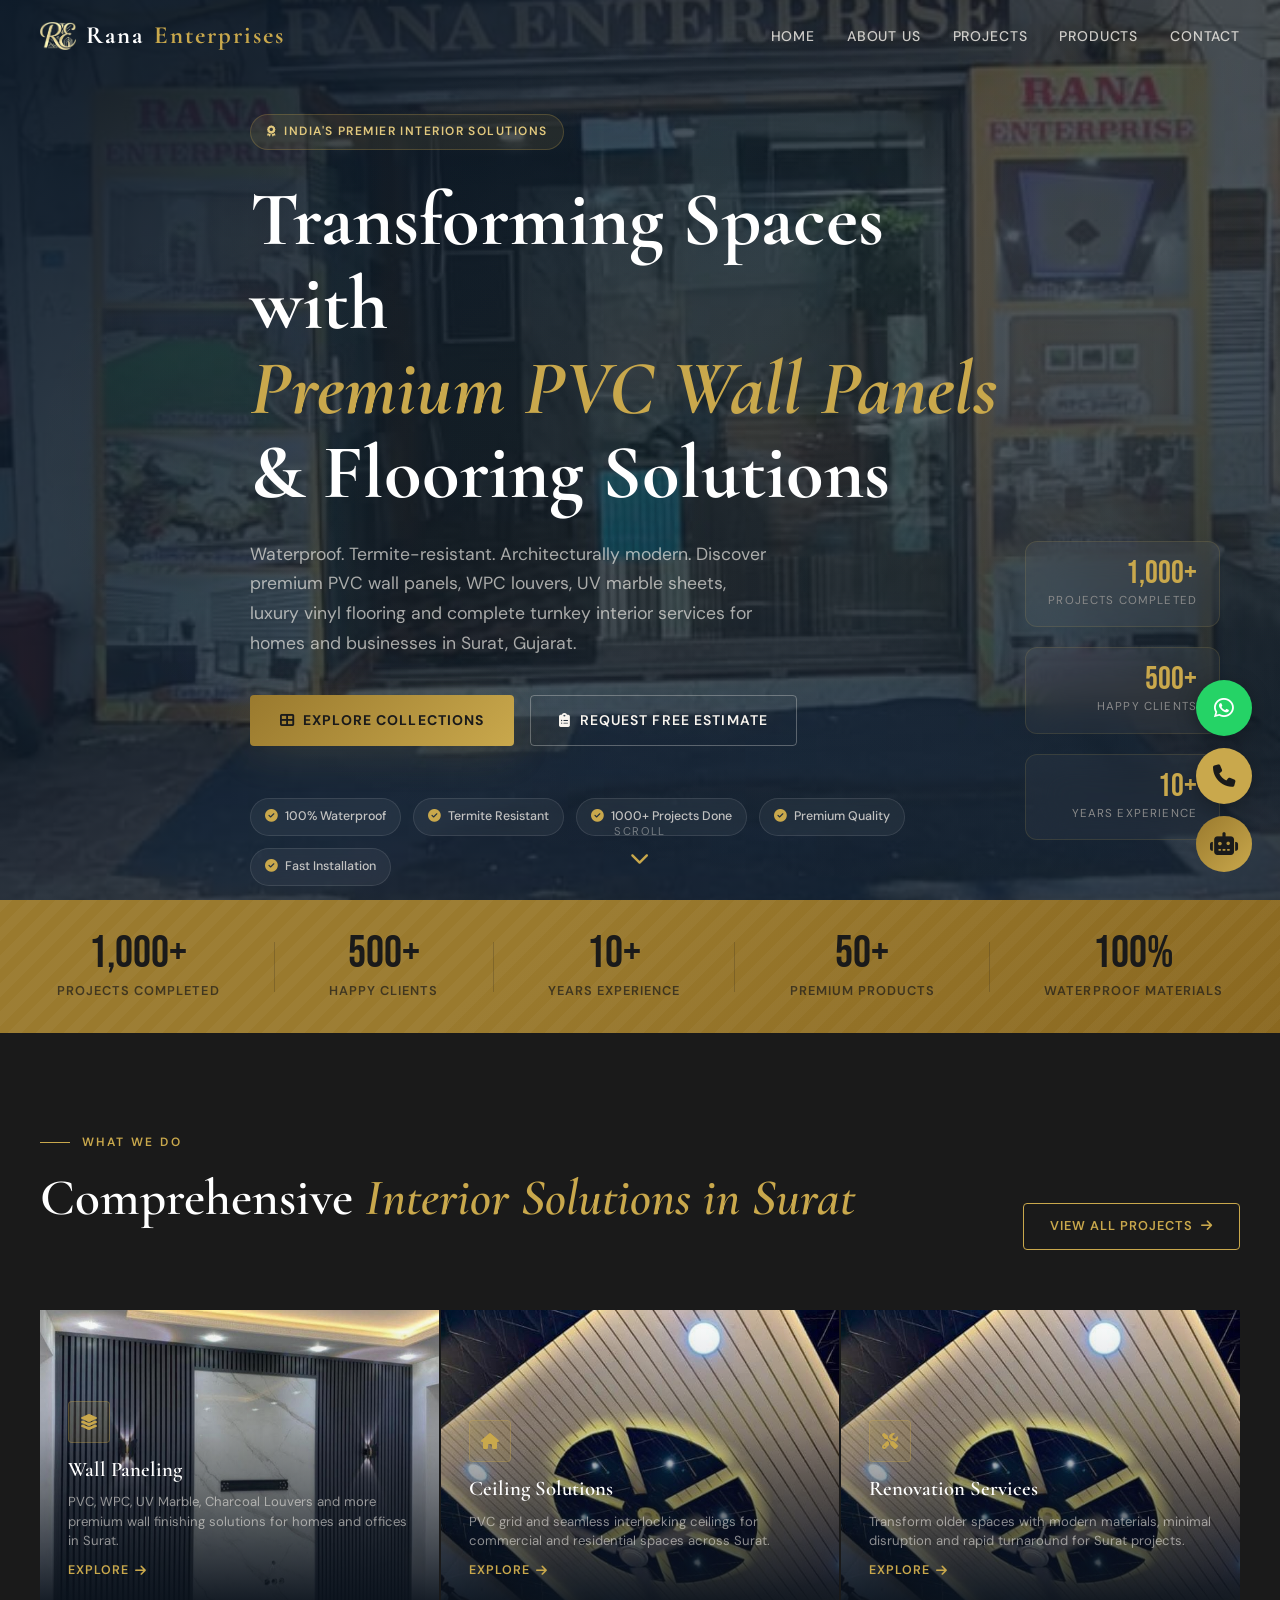
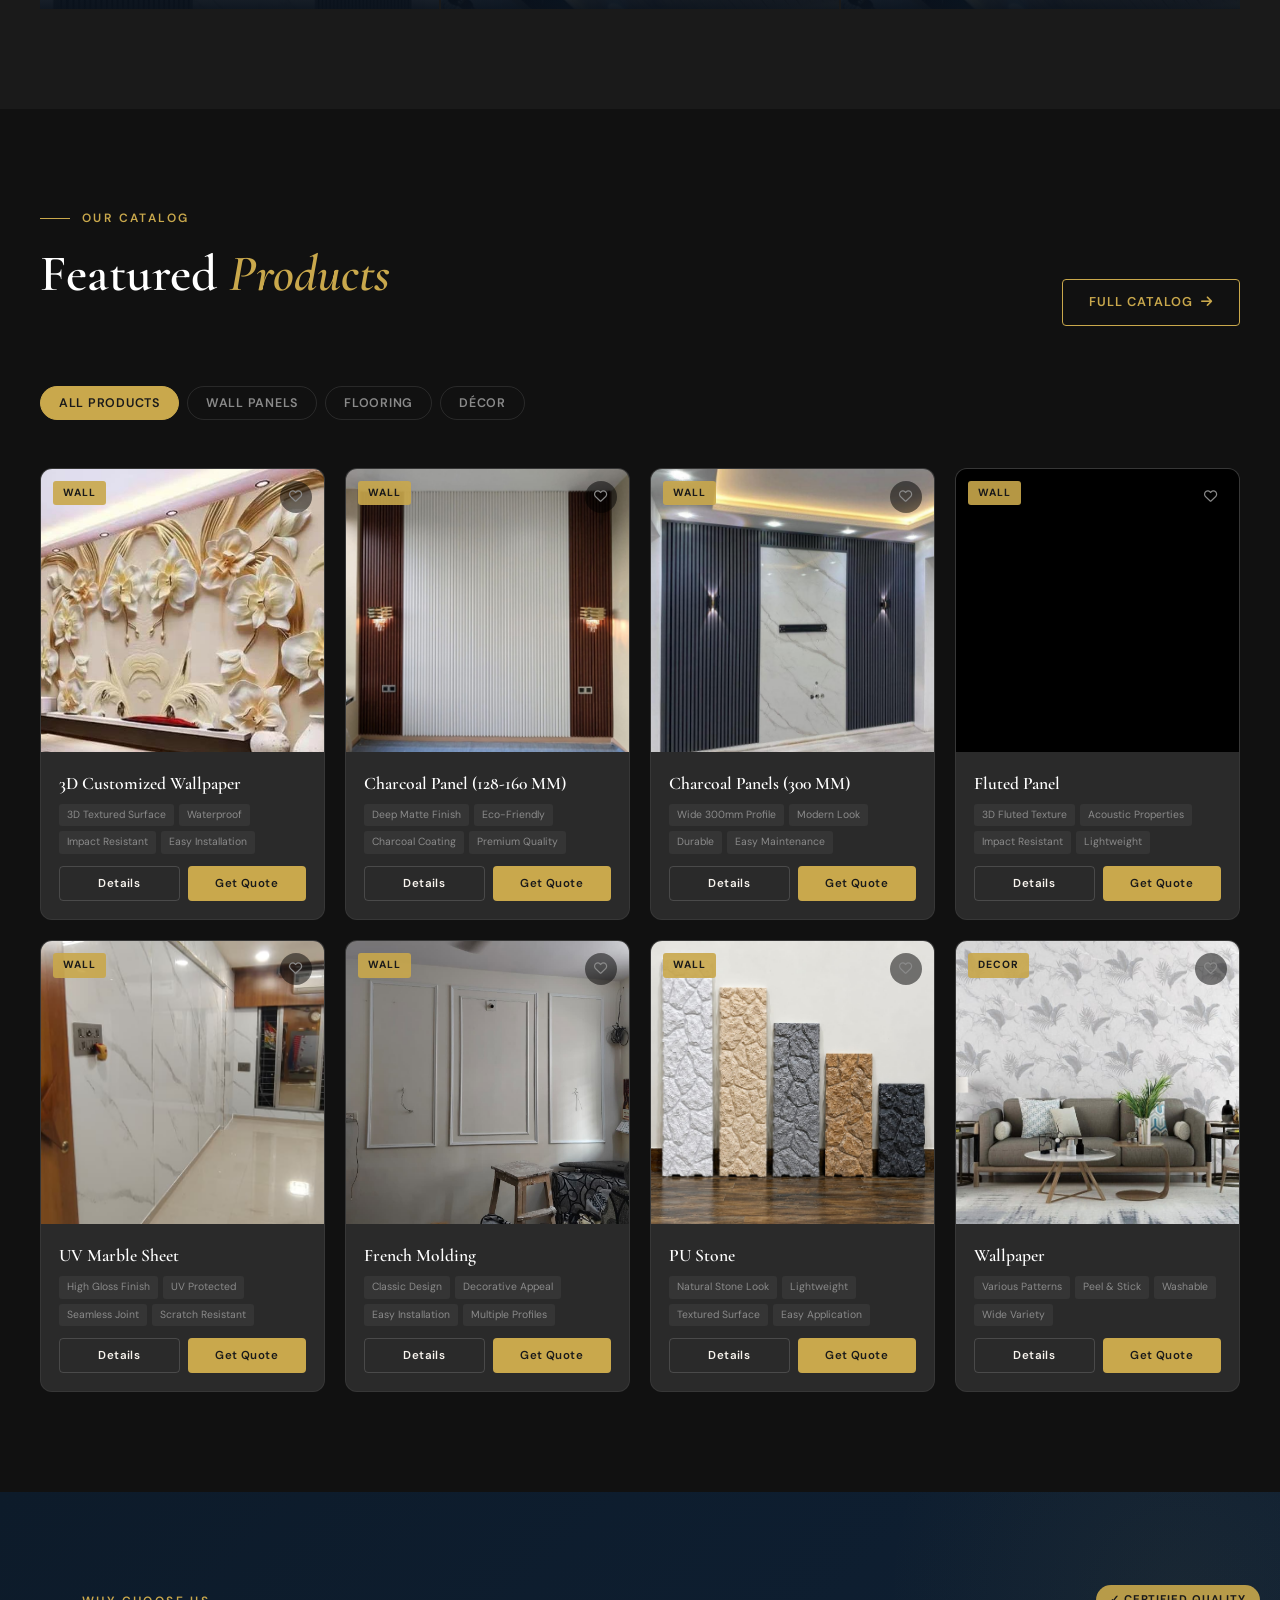
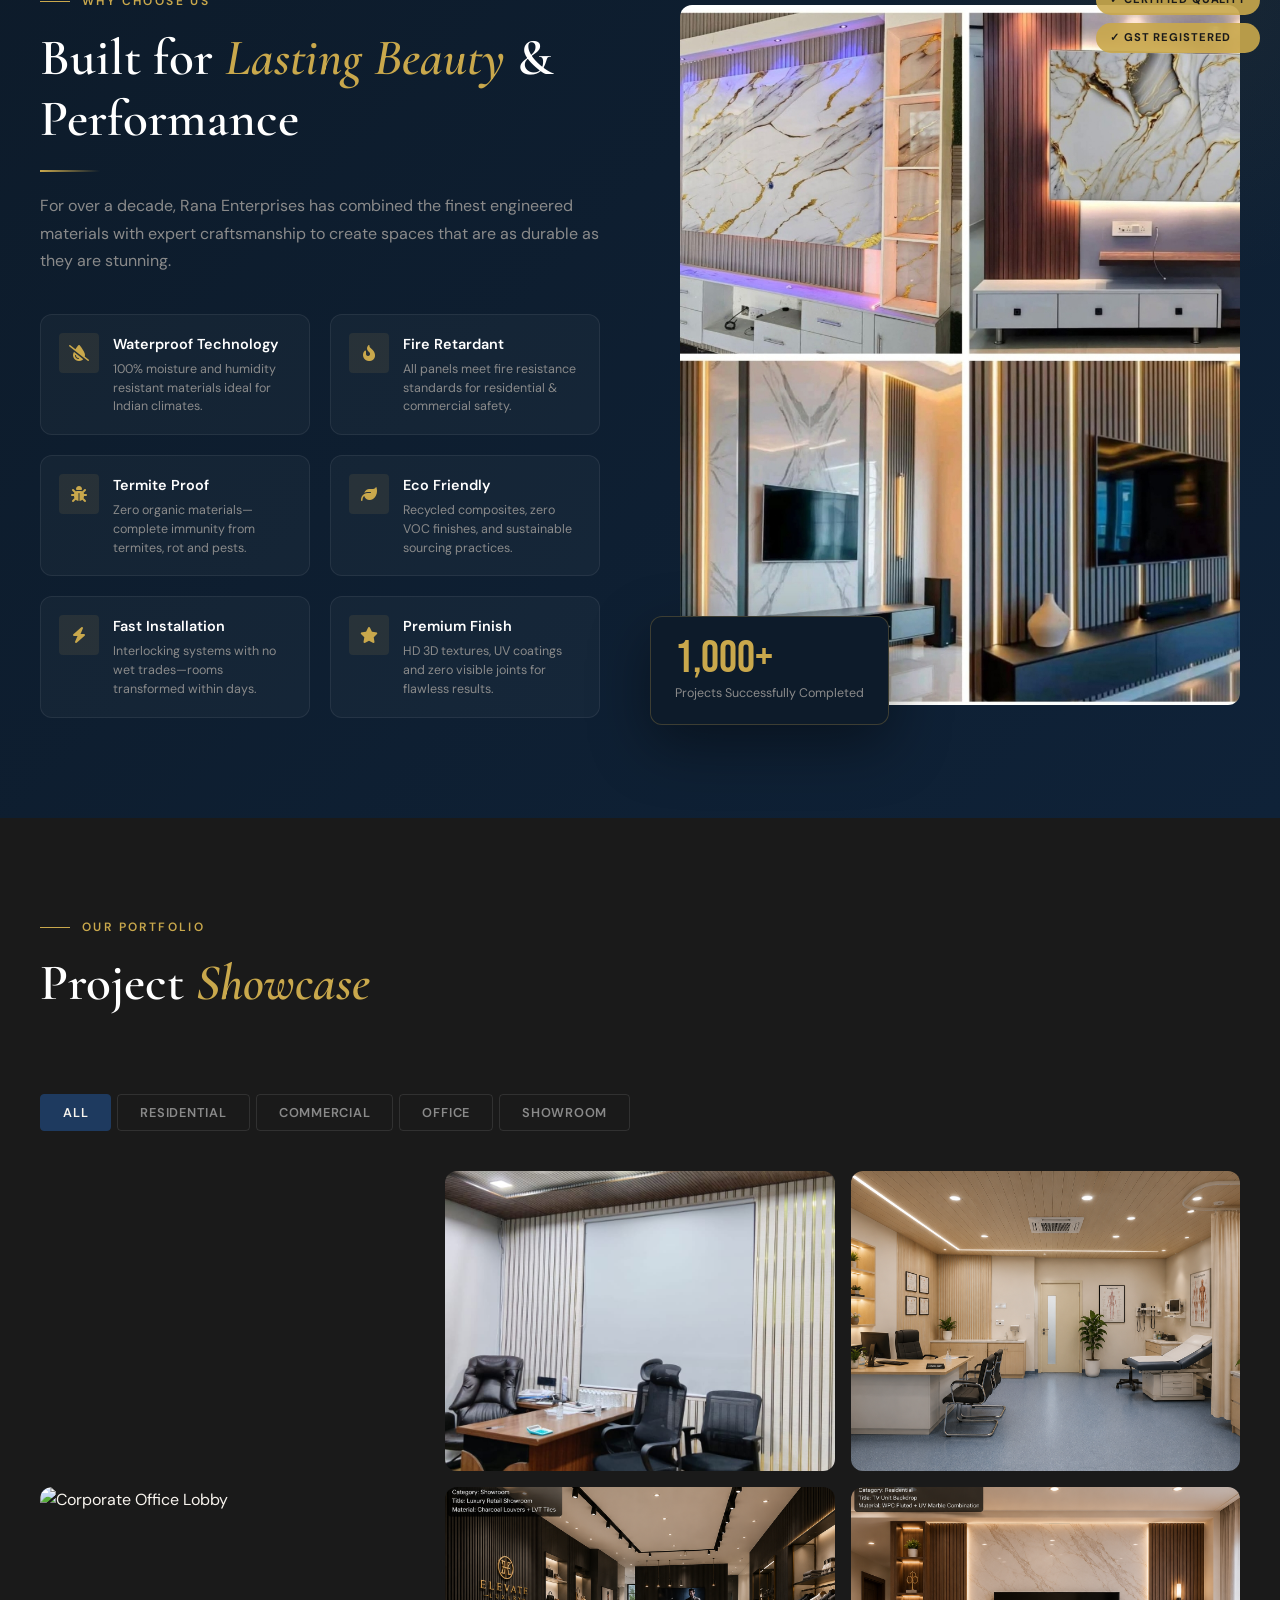
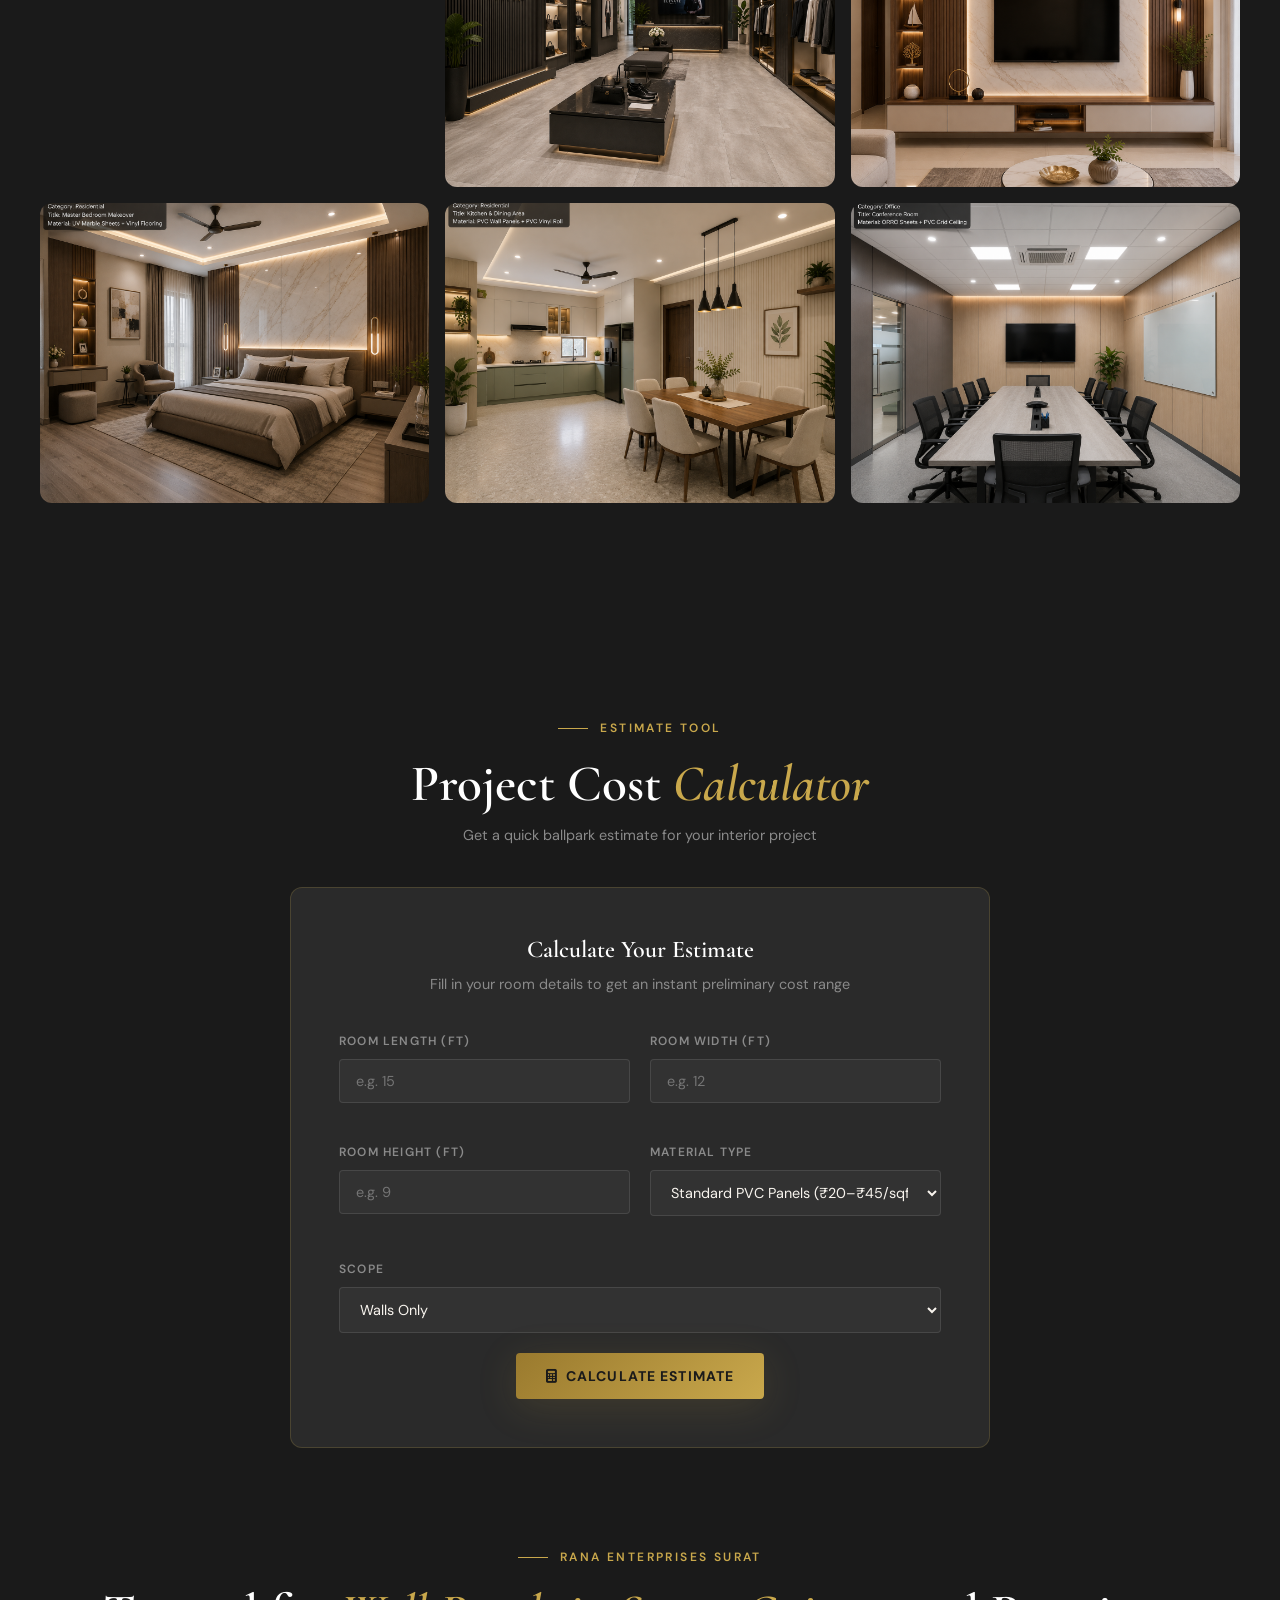
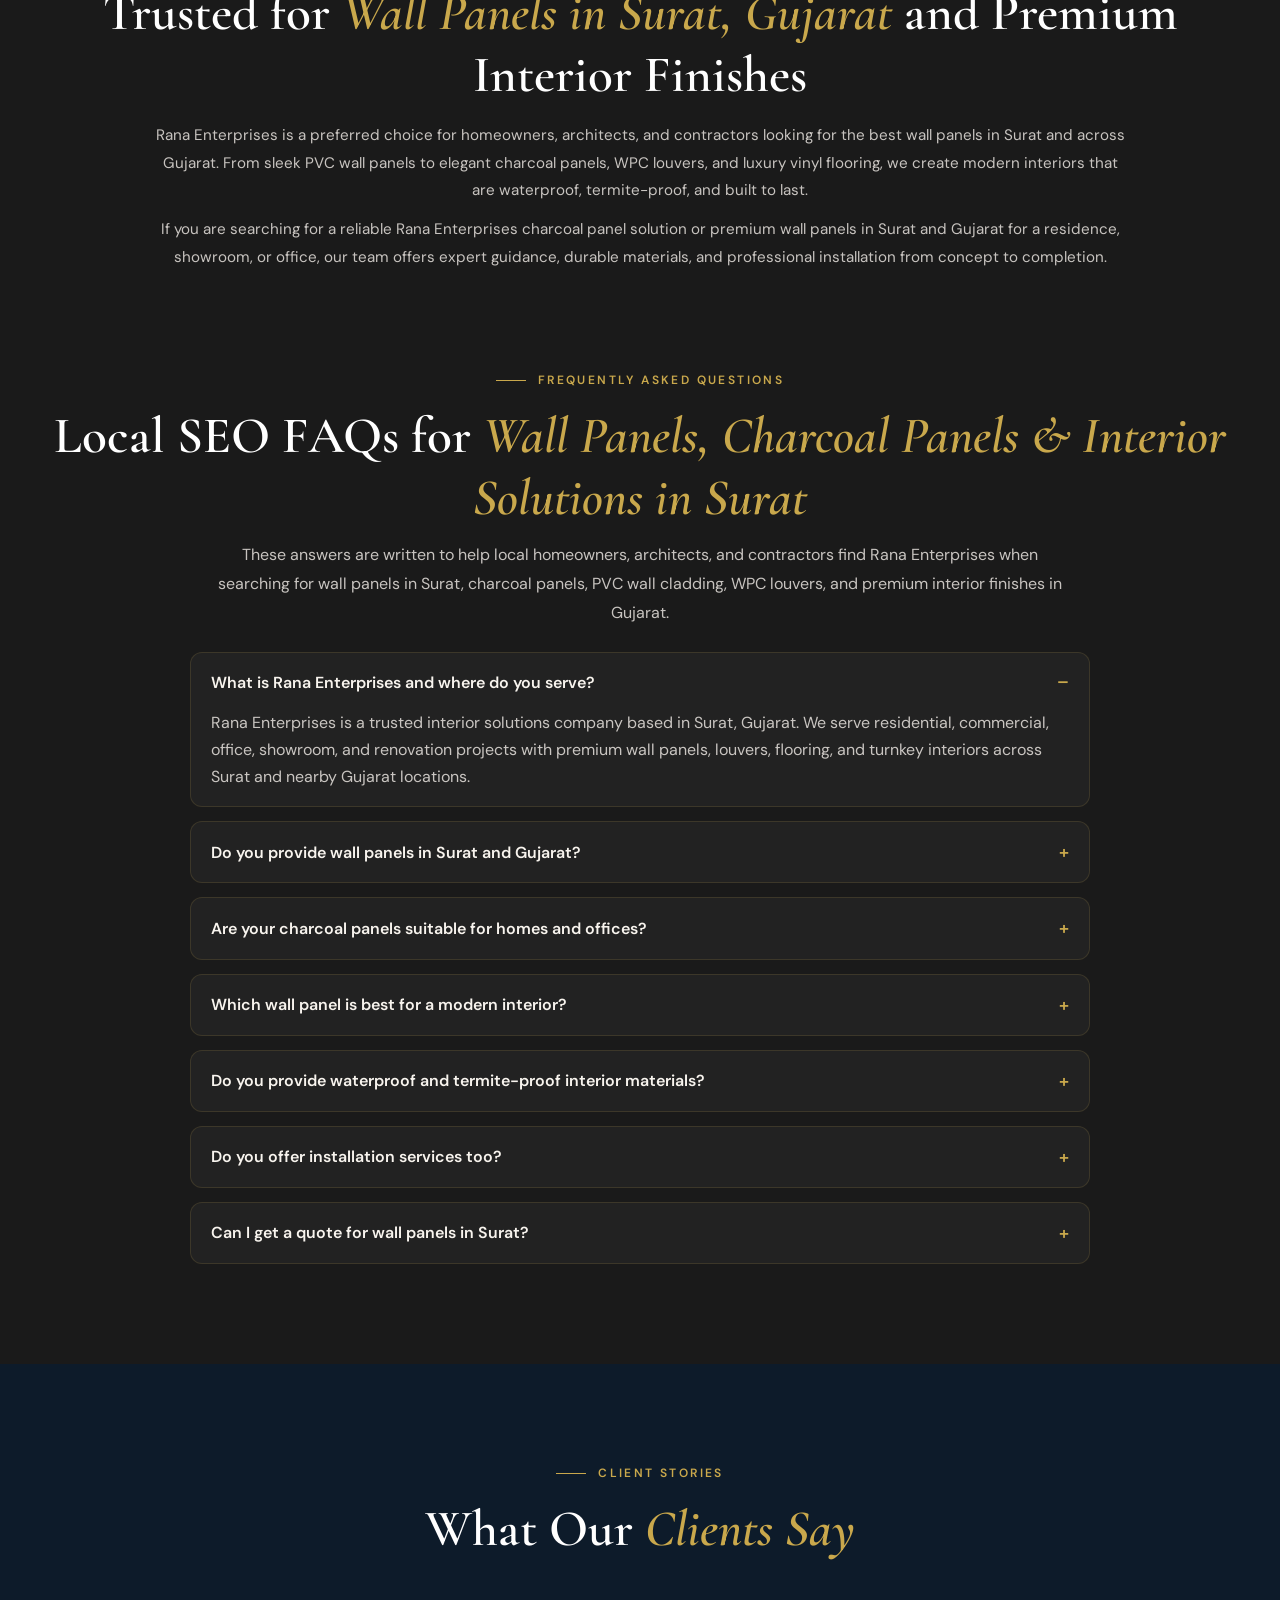
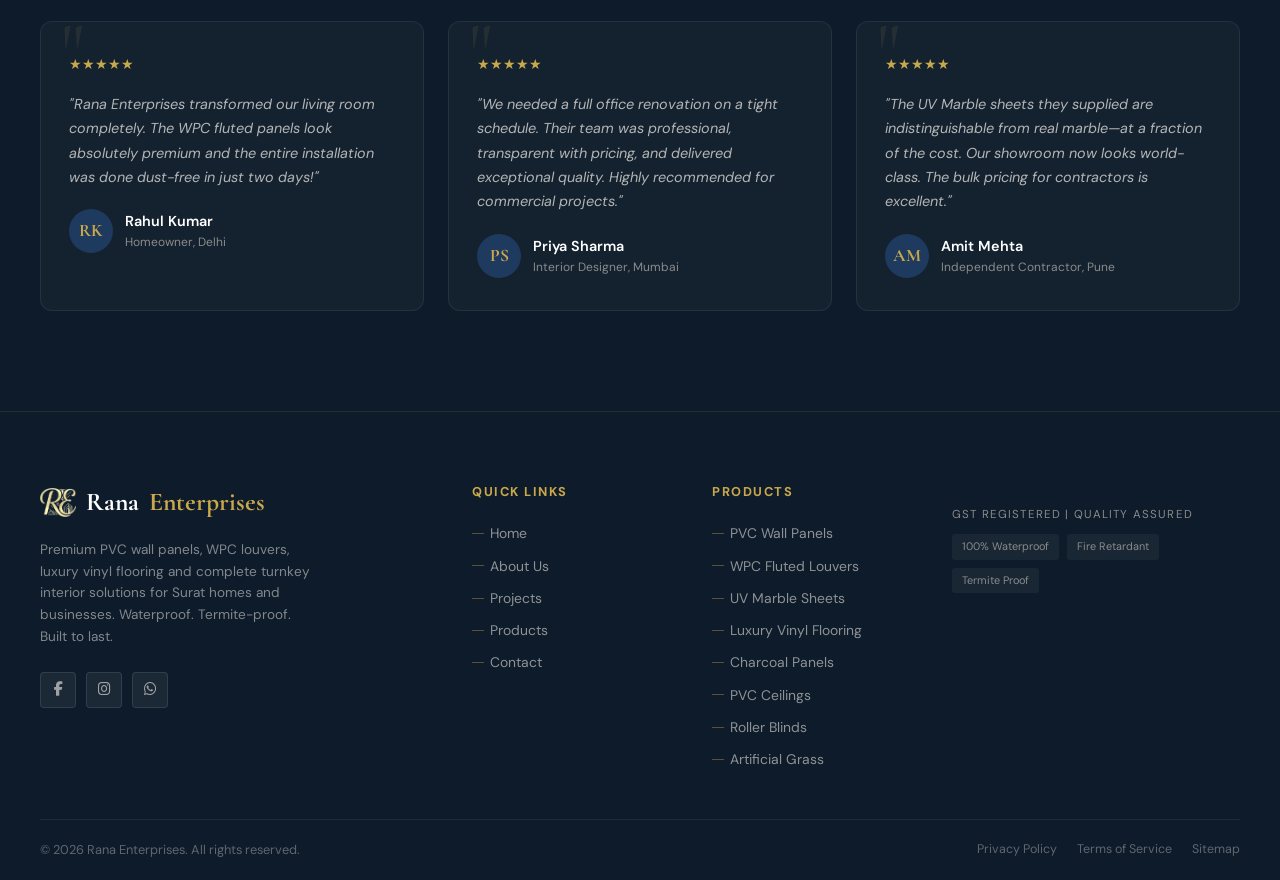
==== commit 3231db55: "Update SEO domain and sitemap" ====
--- a/index.html
+++ b/index.html
@@ -9,14 +9,14 @@
 <meta property="og:title" content="Rana Enterprises | Premium Interior Solutions">
 <meta property="og:description" content="Transform your space with premium PVC wall panels, WPC louvers, and flooring systems. Waterproof. Termite-proof. 1000+ projects.">
 <meta property="og:type" content="website">
-<meta property="og:url" content="https://ranaenterprise.netlify.app/">
+<meta property="og:url" content="https://rana-enterprise.com/">
 <meta property="og:site_name" content="Rana Enterprises">
-<meta property="og:image" content="https://ranaenterprise.netlify.app/images/hero-image.jpeg">
+<meta property="og:image" content="https://rana-enterprise.com/images/hero-image.jpeg">
 <meta name="twitter:card" content="summary_large_image">
 <meta name="twitter:title" content="Rana Enterprises | Premium Interior Solutions">
 <meta name="twitter:description" content="Transform your space with premium PVC wall panels, WPC louvers, and flooring systems.">
-<meta name="twitter:image" content="https://ranaenterprise.netlify.app/images/hero-image.jpeg">
-<link rel="canonical" href="https://ranaenterprise.netlify.app/">
+<meta name="twitter:image" content="https://rana-enterprise.com/images/hero-image.jpeg">
+<link rel="canonical" href="https://rana-enterprise.com/">
 <meta name="robots" content="index, follow">
 <meta name="google-site-verification" content="ZkiQlx0ZmdJBZcfLqSFA2sCXxiB3icW25ZagEXzo4P0">
 <link rel="icon" href="images/logo/small-logo.png" type="image/png">
@@ -31,7 +31,7 @@
   "name": "Rana Enterprises",
   "description": "Premium PVC wall panels, WPC louvers, flooring systems, and turnkey interior solutions in Surat, Gujarat.",
   "telephone": "+91-92652-11720",
-  "url": "https://ranaenterprise.netlify.app/",
+  "url": "https://rana-enterprise.com/",
   "address": {
     "@type": "PostalAddress",
     "addressLocality": "Surat",
@@ -49,7 +49,7 @@
   "@type": "WebSite",
   "name": "Rana Enterprises",
   "alternateName": "Rana",
-  "url": "https://ranaenterprise.netlify.app/"
+  "url": "https://rana-enterprise.com/"
 }
 </script>
 <script type="application/ld+json">
--- a/style.css
+++ b/style.css
@@ -1556,16 +1556,6 @@
 .products-count {
   font-size: 0.85rem;
   color: var(--text-muted);
-}
-.products-sort select {
-  background: var(--charcoal-mid);
-  border: 1px solid rgba(255,255,255,0.1);
-  color: var(--cream);
-  padding: 8px 16px;
-  border-radius: var(--radius);
-  font-size: 0.82rem;
-  outline: none;
-  cursor: pointer;
 }
 
 /* ==========================================
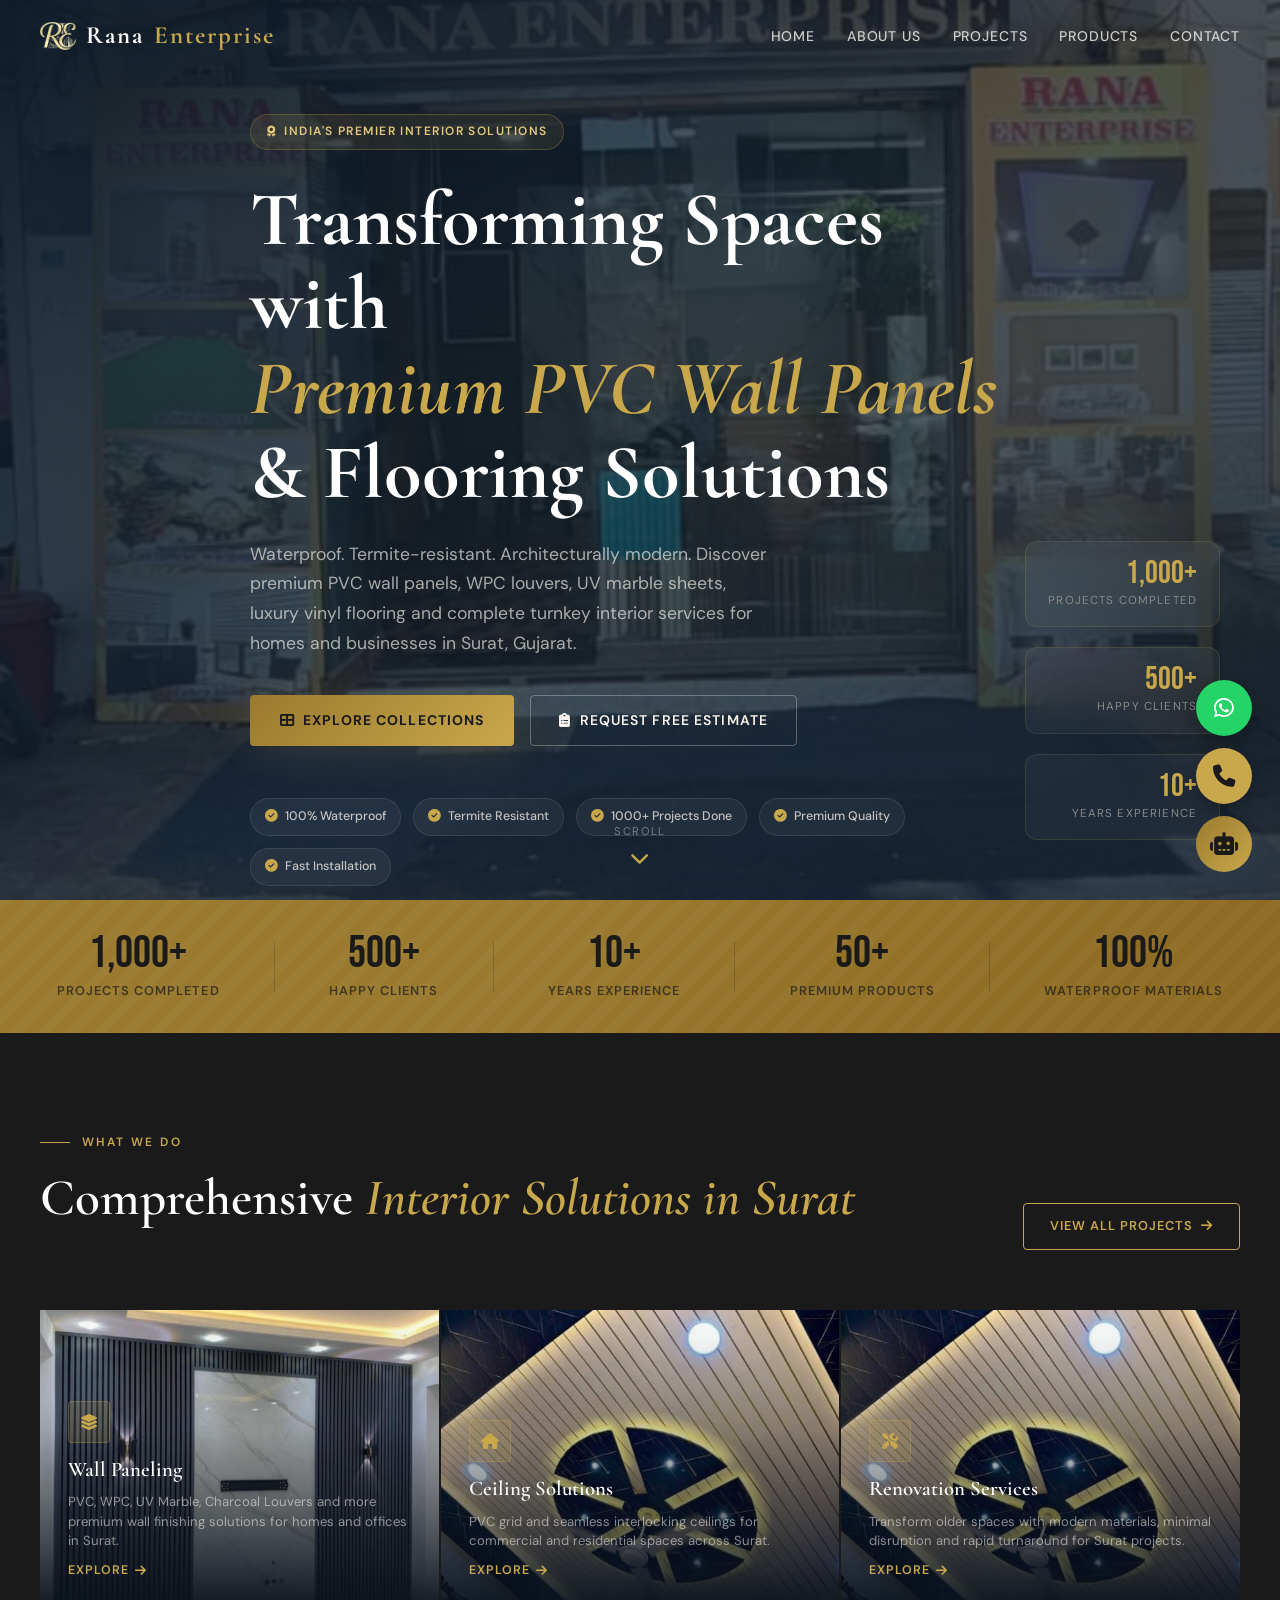
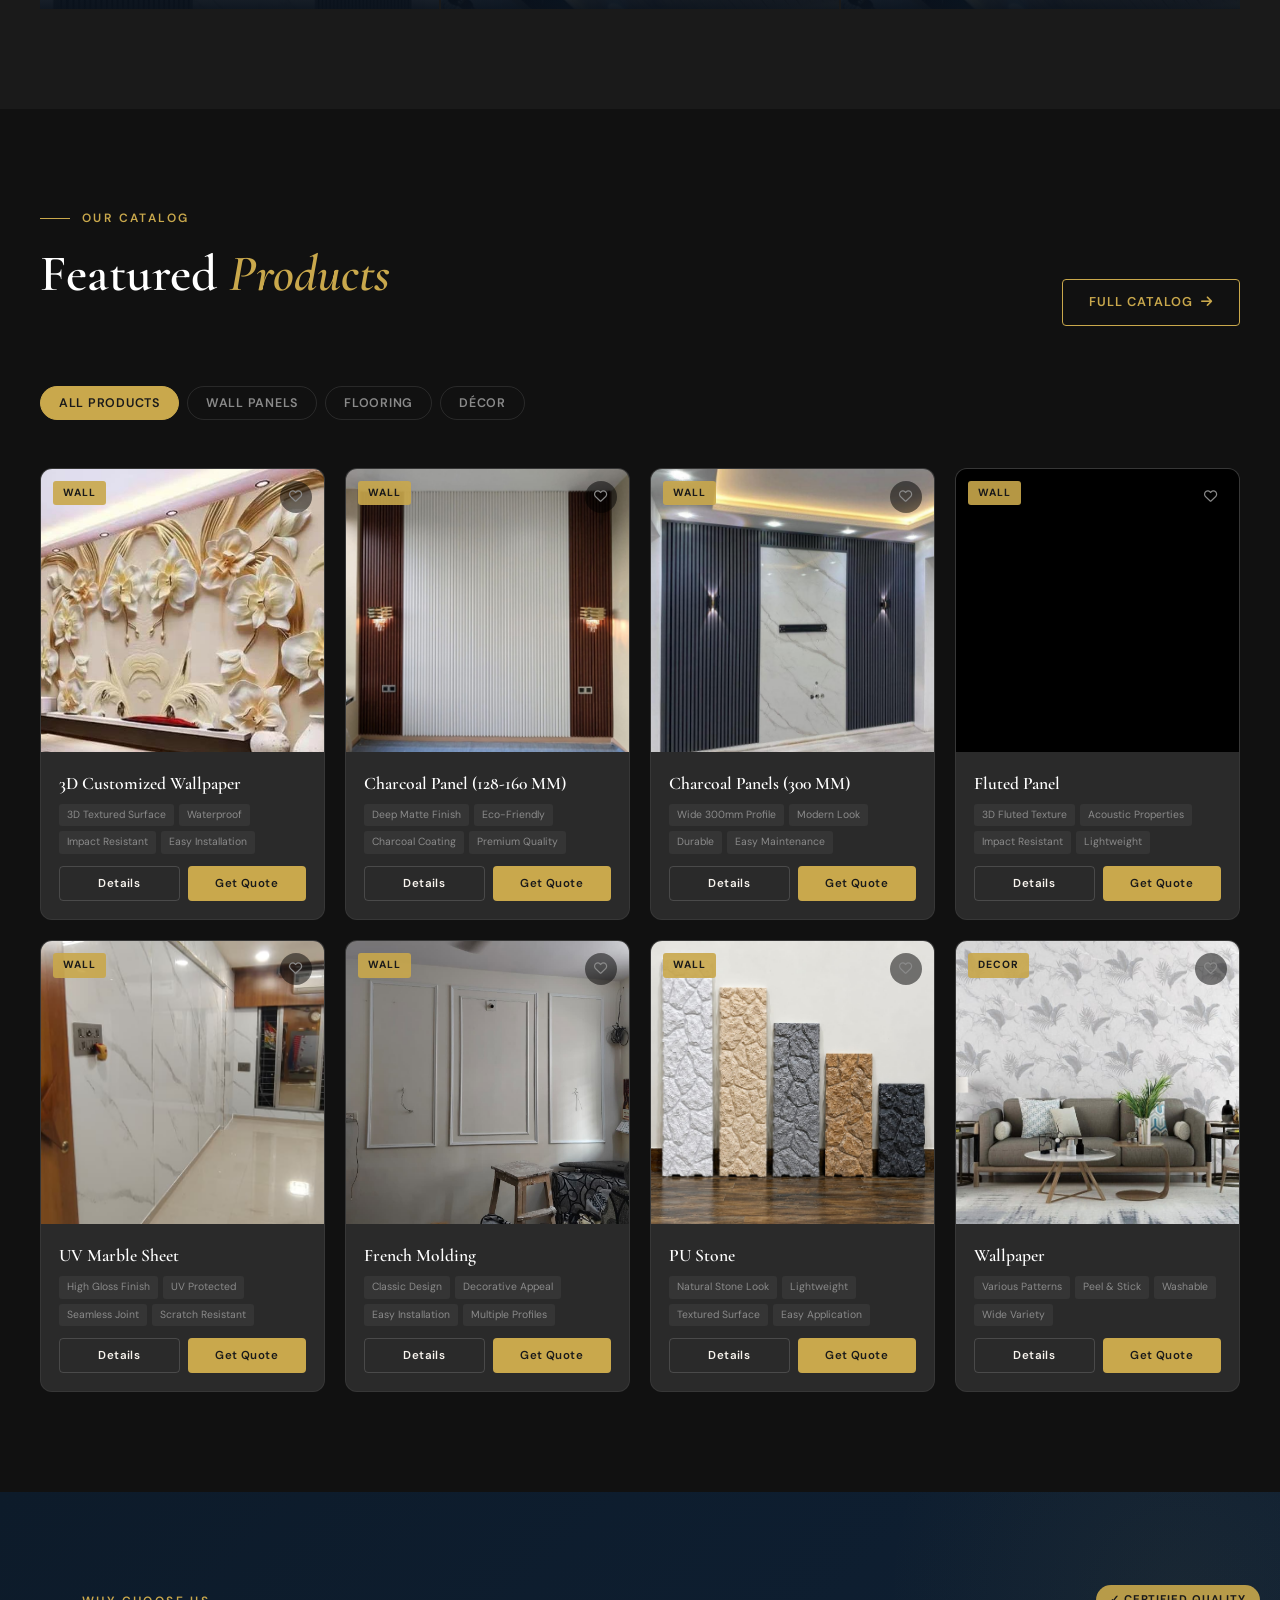
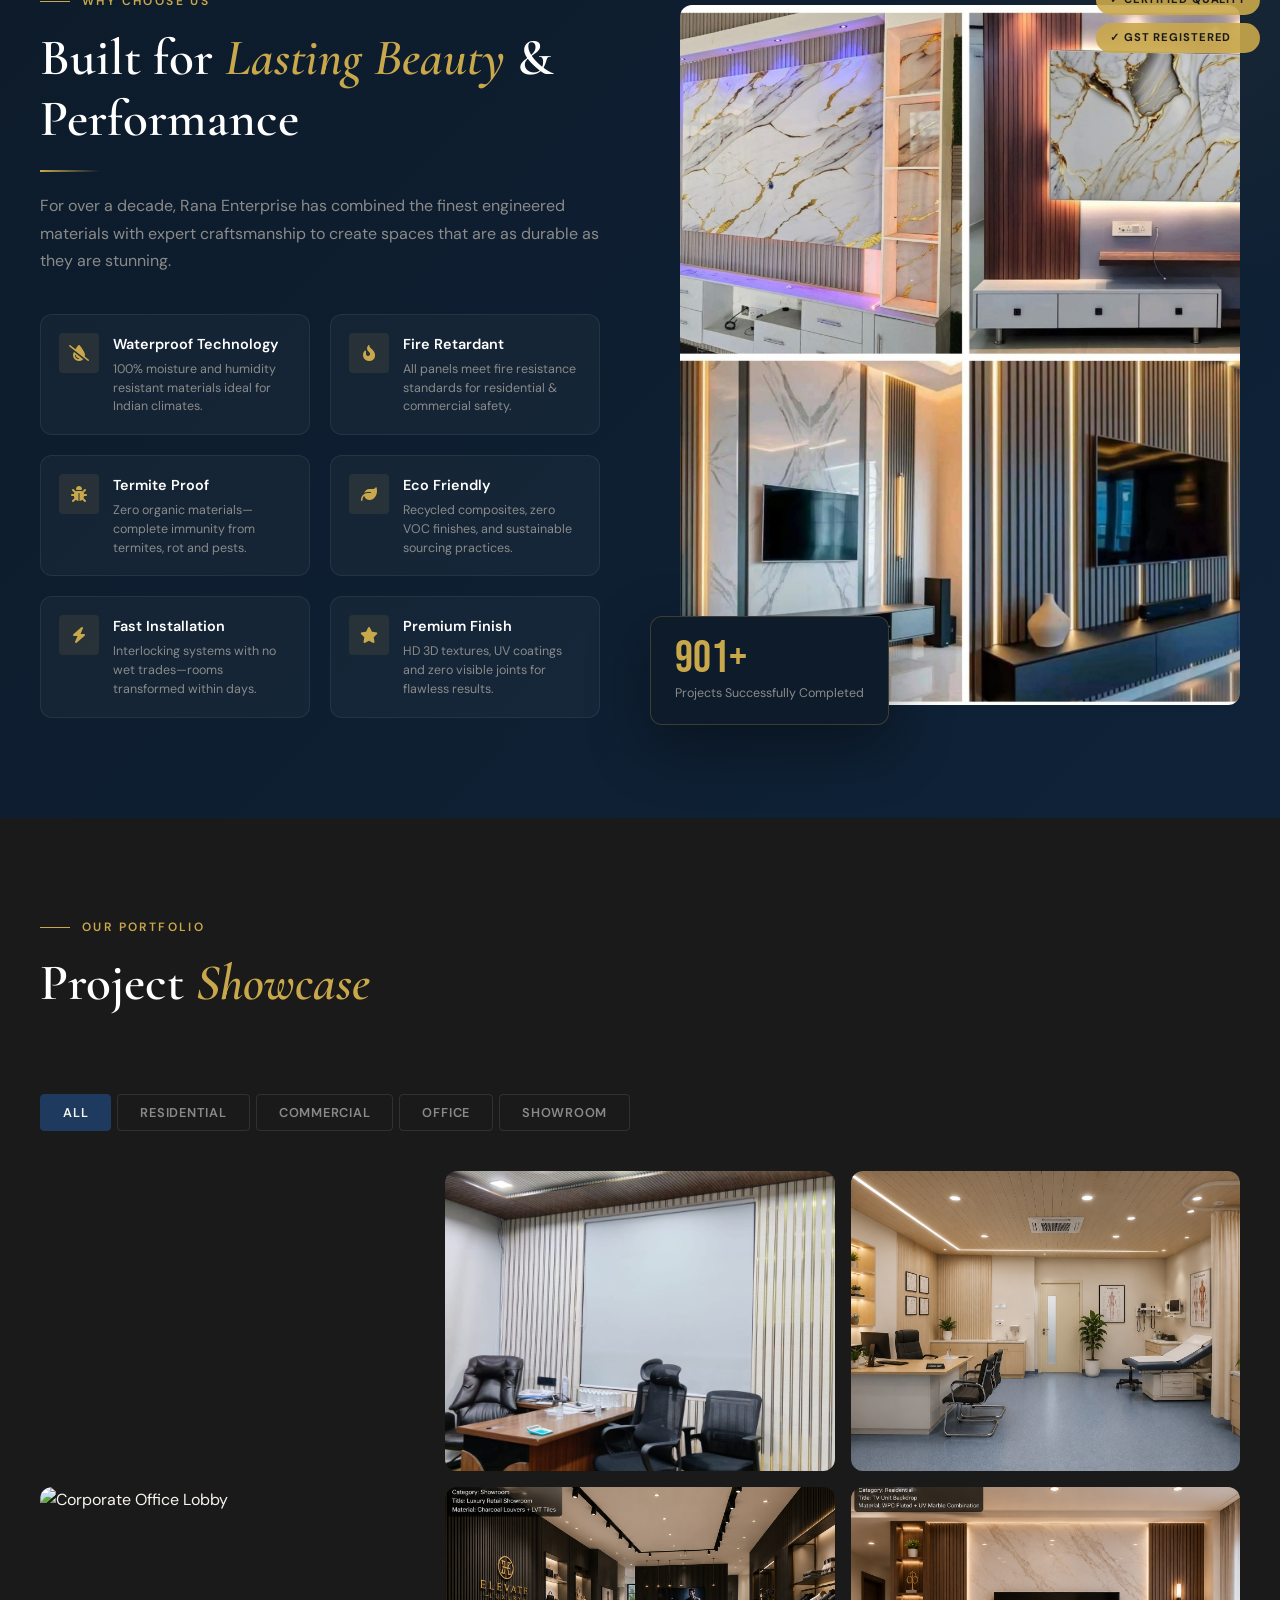
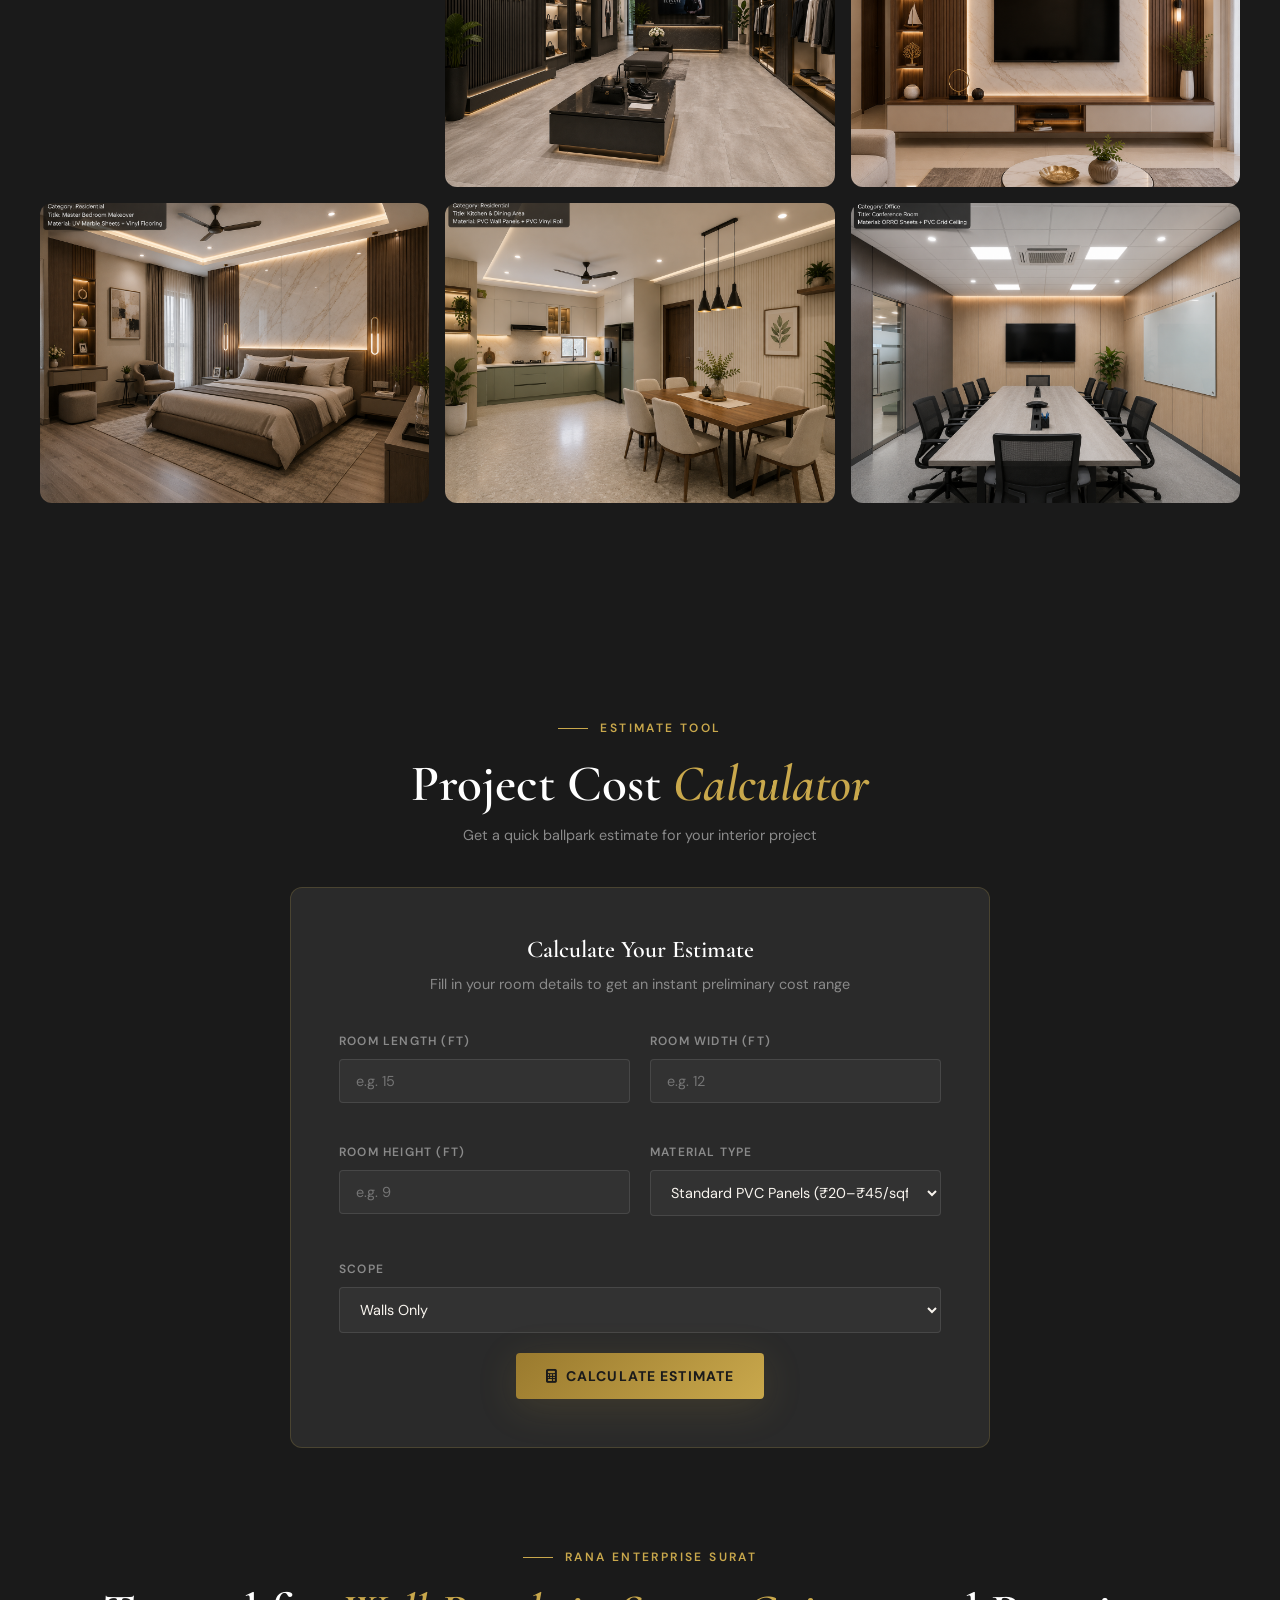
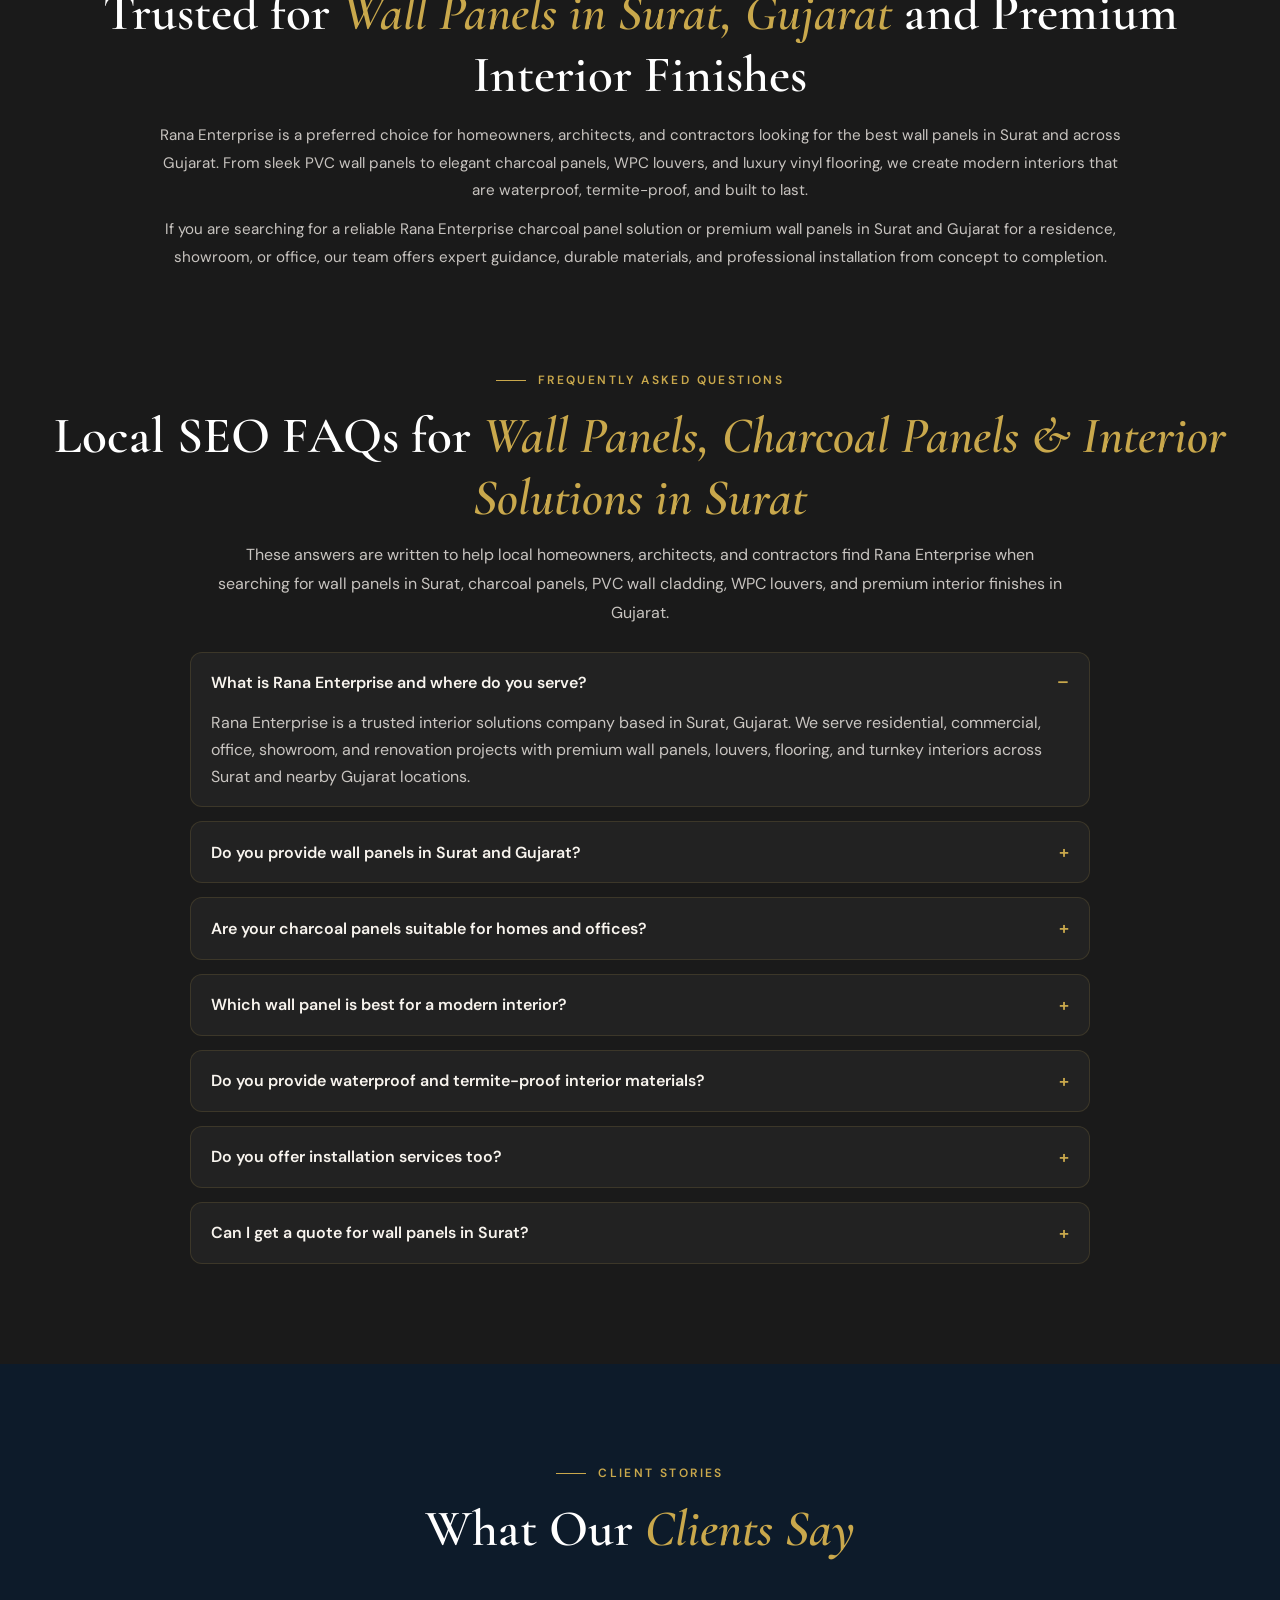
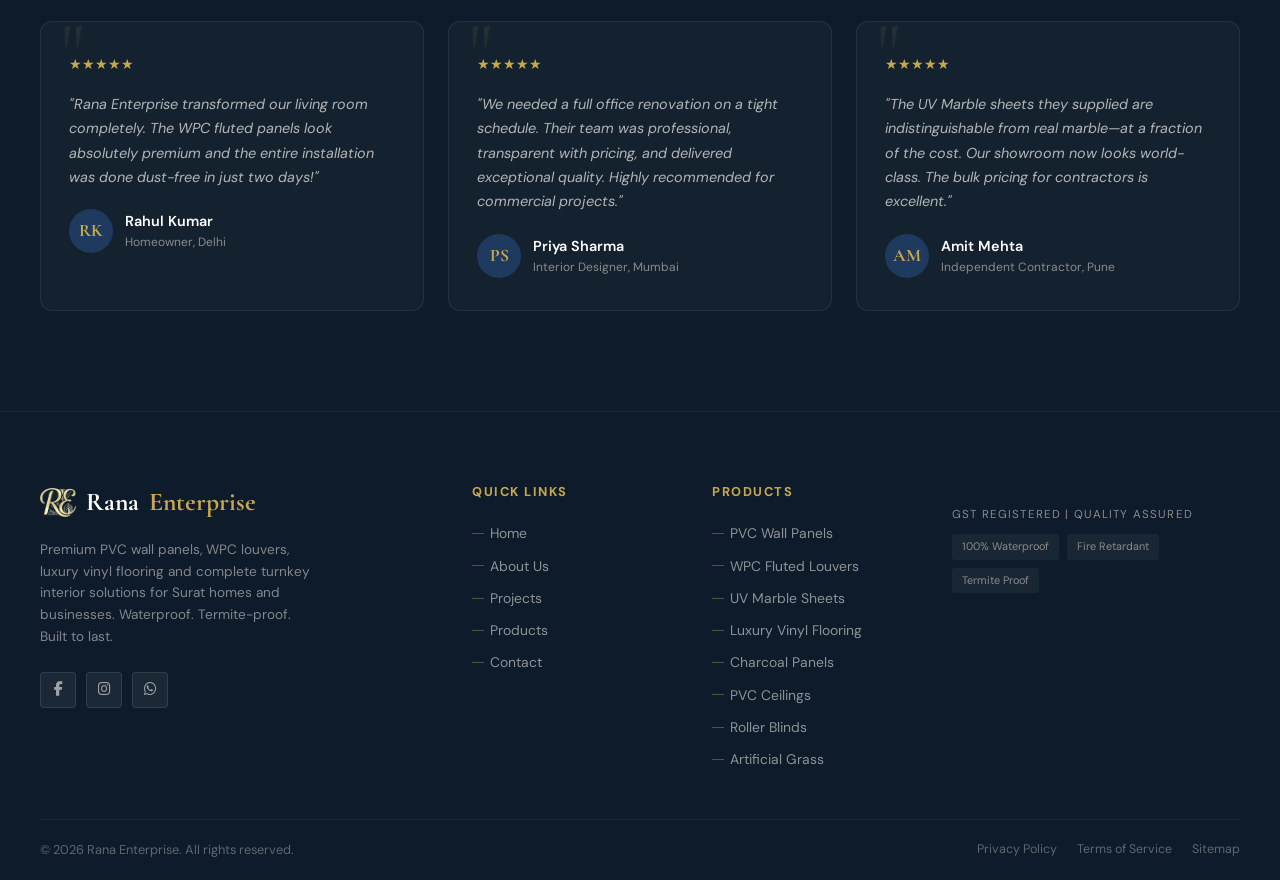
==== commit 6a36d679: "Update brand name and contact email" ====
--- a/index.html
+++ b/index.html
@@ -3,17 +3,17 @@
 <head>
 <meta charset="UTF-8">
 <meta name="viewport" content="width=device-width, initial-scale=1.0">
-<title>Rana Enterprises | Home</title>
-<meta name="description" content="Rana Enterprises supplies premium PVC wall panels, WPC louvers, fluted charcoal panels, luxury vinyl flooring, and turnkey interior solutions in Surat, Gujarat.">
-<meta name="keywords" content="Rana Enterprises, Rana Enterprises Surat, wall panels in Surat, best wall panels in Surat, charcoal panel, Rana Enterprises charcoal panel, PVC wall panels, WPC louvers, luxury vinyl flooring, interior solutions Surat">
-<meta property="og:title" content="Rana Enterprises | Premium Interior Solutions">
+<title>Rana Enterprise | Home</title>
+<meta name="description" content="Rana Enterprise supplies premium PVC wall panels, WPC louvers, fluted charcoal panels, luxury vinyl flooring, and turnkey interior solutions in Surat, Gujarat.">
+<meta name="keywords" content="Rana Enterprise, Rana Enterprise Surat, wall panels in Surat, best wall panels in Surat, charcoal panel, Rana Enterprise charcoal panel, PVC wall panels, WPC louvers, luxury vinyl flooring, interior solutions Surat">
+<meta property="og:title" content="Rana Enterprise | Premium Interior Solutions">
 <meta property="og:description" content="Transform your space with premium PVC wall panels, WPC louvers, and flooring systems. Waterproof. Termite-proof. 1000+ projects.">
 <meta property="og:type" content="website">
 <meta property="og:url" content="https://rana-enterprise.com/">
-<meta property="og:site_name" content="Rana Enterprises">
+<meta property="og:site_name" content="Rana Enterprise">
 <meta property="og:image" content="https://rana-enterprise.com/images/hero-image.jpeg">
 <meta name="twitter:card" content="summary_large_image">
-<meta name="twitter:title" content="Rana Enterprises | Premium Interior Solutions">
+<meta name="twitter:title" content="Rana Enterprise | Premium Interior Solutions">
 <meta name="twitter:description" content="Transform your space with premium PVC wall panels, WPC louvers, and flooring systems.">
 <meta name="twitter:image" content="https://rana-enterprise.com/images/hero-image.jpeg">
 <link rel="canonical" href="https://rana-enterprise.com/">
@@ -28,7 +28,7 @@
 {
   "@context": "https://schema.org",
   "@type": "LocalBusiness",
-  "name": "Rana Enterprises",
+  "name": "Rana Enterprise",
   "description": "Premium PVC wall panels, WPC louvers, flooring systems, and turnkey interior solutions in Surat, Gujarat.",
   "telephone": "+91-92652-11720",
   "url": "https://rana-enterprise.com/",
@@ -47,7 +47,7 @@
 {
   "@context": "https://schema.org",
   "@type": "WebSite",
-  "name": "Rana Enterprises",
+  "name": "Rana Enterprise",
   "alternateName": "Rana",
   "url": "https://rana-enterprise.com/"
 }
@@ -59,10 +59,10 @@
   "mainEntity": [
     {
       "@type": "Question",
-      "name": "What is Rana Enterprises and where do you serve?",
+      "name": "What is Rana Enterprise and where do you serve?",
       "acceptedAnswer": {
         "@type": "Answer",
-        "text": "Rana Enterprises is a trusted interior solutions company based in Surat, Gujarat. We serve residential, commercial, office, showroom, and renovation projects with premium wall panels, louvers, flooring, and turnkey interiors across Surat and nearby Gujarat locations."
+        "text": "Rana Enterprise is a trusted interior solutions company based in Surat, Gujarat. We serve residential, commercial, office, showroom, and renovation projects with premium wall panels, louvers, flooring, and turnkey interiors across Surat and nearby Gujarat locations."
       }
     },
     {
@@ -70,7 +70,7 @@
       "name": "Do you provide wall panels in Surat and Gujarat?",
       "acceptedAnswer": {
         "@type": "Answer",
-        "text": "Yes. Rana Enterprises supplies premium PVC wall panels, fluted charcoal panels, WPC louvers, and luxury vinyl flooring for homes, offices, showrooms, and commercial spaces across Surat and other cities in Gujarat."
+        "text": "Yes. Rana Enterprise supplies premium PVC wall panels, fluted charcoal panels, WPC louvers, and luxury vinyl flooring for homes, offices, showrooms, and commercial spaces across Surat and other cities in Gujarat."
       }
     },
     {
@@ -112,13 +112,13 @@
 <body>
 <div id="scroll-progress"></div>
 <div id="loader">
-  <div class="loader-logo">Rana Enterprises</div>
+  <div class="loader-logo">Rana Enterprise</div>
   <div class="loader-line"><div class="loader-line-fill"></div></div>
 </div>
 <nav id="navbar">
   <a href="index.html" class="nav-logo">
-    <div class="nav-logo-icon"><img src="images/logo/small-logo.png" alt="Rana Enterprises logo"></div>
-    Rana <span>Enterprises</span>
+    <div class="nav-logo-icon"><img src="images/logo/small-logo.png" alt="Rana Enterprise logo"></div>
+    Rana <span>Enterprise</span>
   </a>
   <div class="nav-menu" id="nav-menu">
     <a href="index.html" data-page="home">Home</a>
@@ -262,7 +262,7 @@
           <div class="section-label">Why Choose Us</div>
           <h2 class="section-title">Built for <em>Lasting Beauty</em> & Performance</h2>
           <div class="gold-line"></div>
-          <p class="section-subtitle">For over a decade, Rana Enterprises has combined the finest engineered materials with expert craftsmanship to create spaces that are as durable as they are stunning.</p>
+          <p class="section-subtitle">For over a decade, Rana Enterprise has combined the finest engineered materials with expert craftsmanship to create spaces that are as durable as they are stunning.</p>
           <div class="why-features">
             <div class="why-feature">
               <div class="why-feature-icon"><i class="fas fa-tint-slash"></i></div>
@@ -407,13 +407,13 @@
 
   <section class="section-pad" style="padding-top:0;">
     <div class="container">
-      <div class="section-label" style="justify-content:center">Rana Enterprises Surat</div>
+      <div class="section-label" style="justify-content:center">Rana Enterprise Surat</div>
       <h2 class="section-title" style="text-align:center;margin-bottom:16px">Trusted for <em>Wall Panels in Surat, Gujarat</em> and Premium Interior Finishes</h2>
       <p style="max-width:980px;margin:0 auto 12px;font-size:0.95rem;color:rgba(248,244,238,0.78);line-height:1.8;text-align:center">
-        Rana Enterprises is a preferred choice for homeowners, architects, and contractors looking for the best wall panels in Surat and across Gujarat. From sleek PVC wall panels to elegant charcoal panels, WPC louvers, and luxury vinyl flooring, we create modern interiors that are waterproof, termite-proof, and built to last.
+        Rana Enterprise is a preferred choice for homeowners, architects, and contractors looking for the best wall panels in Surat and across Gujarat. From sleek PVC wall panels to elegant charcoal panels, WPC louvers, and luxury vinyl flooring, we create modern interiors that are waterproof, termite-proof, and built to last.
       </p>
       <p style="max-width:980px;margin:0 auto;font-size:0.95rem;color:rgba(248,244,238,0.78);line-height:1.8;text-align:center">
-        If you are searching for a reliable Rana Enterprises charcoal panel solution or premium wall panels in Surat and Gujarat for a residence, showroom, or office, our team offers expert guidance, durable materials, and professional installation from concept to completion.
+        If you are searching for a reliable Rana Enterprise charcoal panel solution or premium wall panels in Surat and Gujarat for a residence, showroom, or office, our team offers expert guidance, durable materials, and professional installation from concept to completion.
       </p>
     </div>
   </section>
@@ -423,16 +423,16 @@
       <div class="section-label" style="justify-content:center">Frequently Asked Questions</div>
       <h2 class="section-title" style="text-align:center;margin-bottom:12px">Local SEO FAQs for <em>Wall Panels, Charcoal Panels & Interior Solutions in Surat</em></h2>
       <p style="max-width:860px;margin:0 auto 24px;text-align:center;color:rgba(248,244,238,0.78);line-height:1.8;">
-        These answers are written to help local homeowners, architects, and contractors find Rana Enterprises when searching for wall panels in Surat, charcoal panels, PVC wall cladding, WPC louvers, and premium interior finishes in Gujarat.
+        These answers are written to help local homeowners, architects, and contractors find Rana Enterprise when searching for wall panels in Surat, charcoal panels, PVC wall cladding, WPC louvers, and premium interior finishes in Gujarat.
       </p>
       <div class="faq-list">
         <details class="faq-item" open>
-          <summary>What is Rana Enterprises and where do you serve?</summary>
-          <p>Rana Enterprises is a trusted interior solutions company based in Surat, Gujarat. We serve residential, commercial, office, showroom, and renovation projects with premium wall panels, louvers, flooring, and turnkey interiors across Surat and nearby Gujarat locations.</p>
+          <summary>What is Rana Enterprise and where do you serve?</summary>
+          <p>Rana Enterprise is a trusted interior solutions company based in Surat, Gujarat. We serve residential, commercial, office, showroom, and renovation projects with premium wall panels, louvers, flooring, and turnkey interiors across Surat and nearby Gujarat locations.</p>
         </details>
         <details class="faq-item">
           <summary>Do you provide wall panels in Surat and Gujarat?</summary>
-          <p>Yes. Rana Enterprises offers premium PVC wall panels, fluted charcoal panels, WPC wall solutions, and modern interior finishes for projects across Surat, Gujarat, and surrounding regions.</p>
+          <p>Yes. Rana Enterprise offers premium PVC wall panels, fluted charcoal panels, WPC wall solutions, and modern interior finishes for projects across Surat, Gujarat, and surrounding regions.</p>
         </details>
         <details class="faq-item">
           <summary>Are your charcoal panels suitable for homes and offices?</summary>
@@ -448,7 +448,7 @@
         </details>
         <details class="faq-item">
           <summary>Do you offer installation services too?</summary>
-          <p>Yes. Rana Enterprises provides complete installation support for wall panels, ceilings, flooring, and interior finishing solutions so your project is completed smoothly from start to finish.</p>
+          <p>Yes. Rana Enterprise provides complete installation support for wall panels, ceilings, flooring, and interior finishing solutions so your project is completed smoothly from start to finish.</p>
         </details>
         <details class="faq-item">
           <summary>Can I get a quote for wall panels in Surat?</summary>
@@ -466,7 +466,7 @@
       <div class="testimonials-grid" data-aos>
         <div class="testimonial-card">
           <div class="stars">★★★★★</div>
-          <p class="testimonial-text">"Rana Enterprises transformed our living room completely. The WPC fluted panels look absolutely premium and the entire installation was done dust-free in just two days!"</p>
+          <p class="testimonial-text">"Rana Enterprise transformed our living room completely. The WPC fluted panels look absolutely premium and the entire installation was done dust-free in just two days!"</p>
           <div class="testimonial-author">
             <div class="author-avatar">RK</div>
             <div>
@@ -504,7 +504,7 @@
     <div class="container">
       <div class="footer-grid">
         <div class="footer-brand">
-          <div class="footer-logo"><div class="nav-logo-icon"><img src="images/logo/small-logo.png" alt="Rana Enterprises logo"></div>Rana <span>Enterprises</span></div>
+          <div class="footer-logo"><div class="nav-logo-icon"><img src="images/logo/small-logo.png" alt="Rana Enterprise logo"></div>Rana <span>Enterprise</span></div>
           <p class="footer-tagline">Premium PVC wall panels, WPC louvers, luxury vinyl flooring and complete turnkey interior solutions for Surat homes and businesses. Waterproof. Termite-proof. Built to last.</p>
           <div class="footer-socials">
             <a href="https://www.facebook.com/share/1EucKPHmj1/" class="social-btn" aria-label="Facebook" target="_blank" rel="noopener noreferrer"><i class="fab fa-facebook-f"></i></a>
@@ -550,7 +550,7 @@
   </div>
   <div class="container">
     <div class="footer-bottom">
-      <p>© 2026 Rana Enterprises. All rights reserved.</p>
+      <p>© 2026 Rana Enterprise. All rights reserved.</p>
       <div class="footer-bottom-links">
         <a href="privacy.html">Privacy Policy</a>
         <a href="terms.html">Terms of Service</a>
